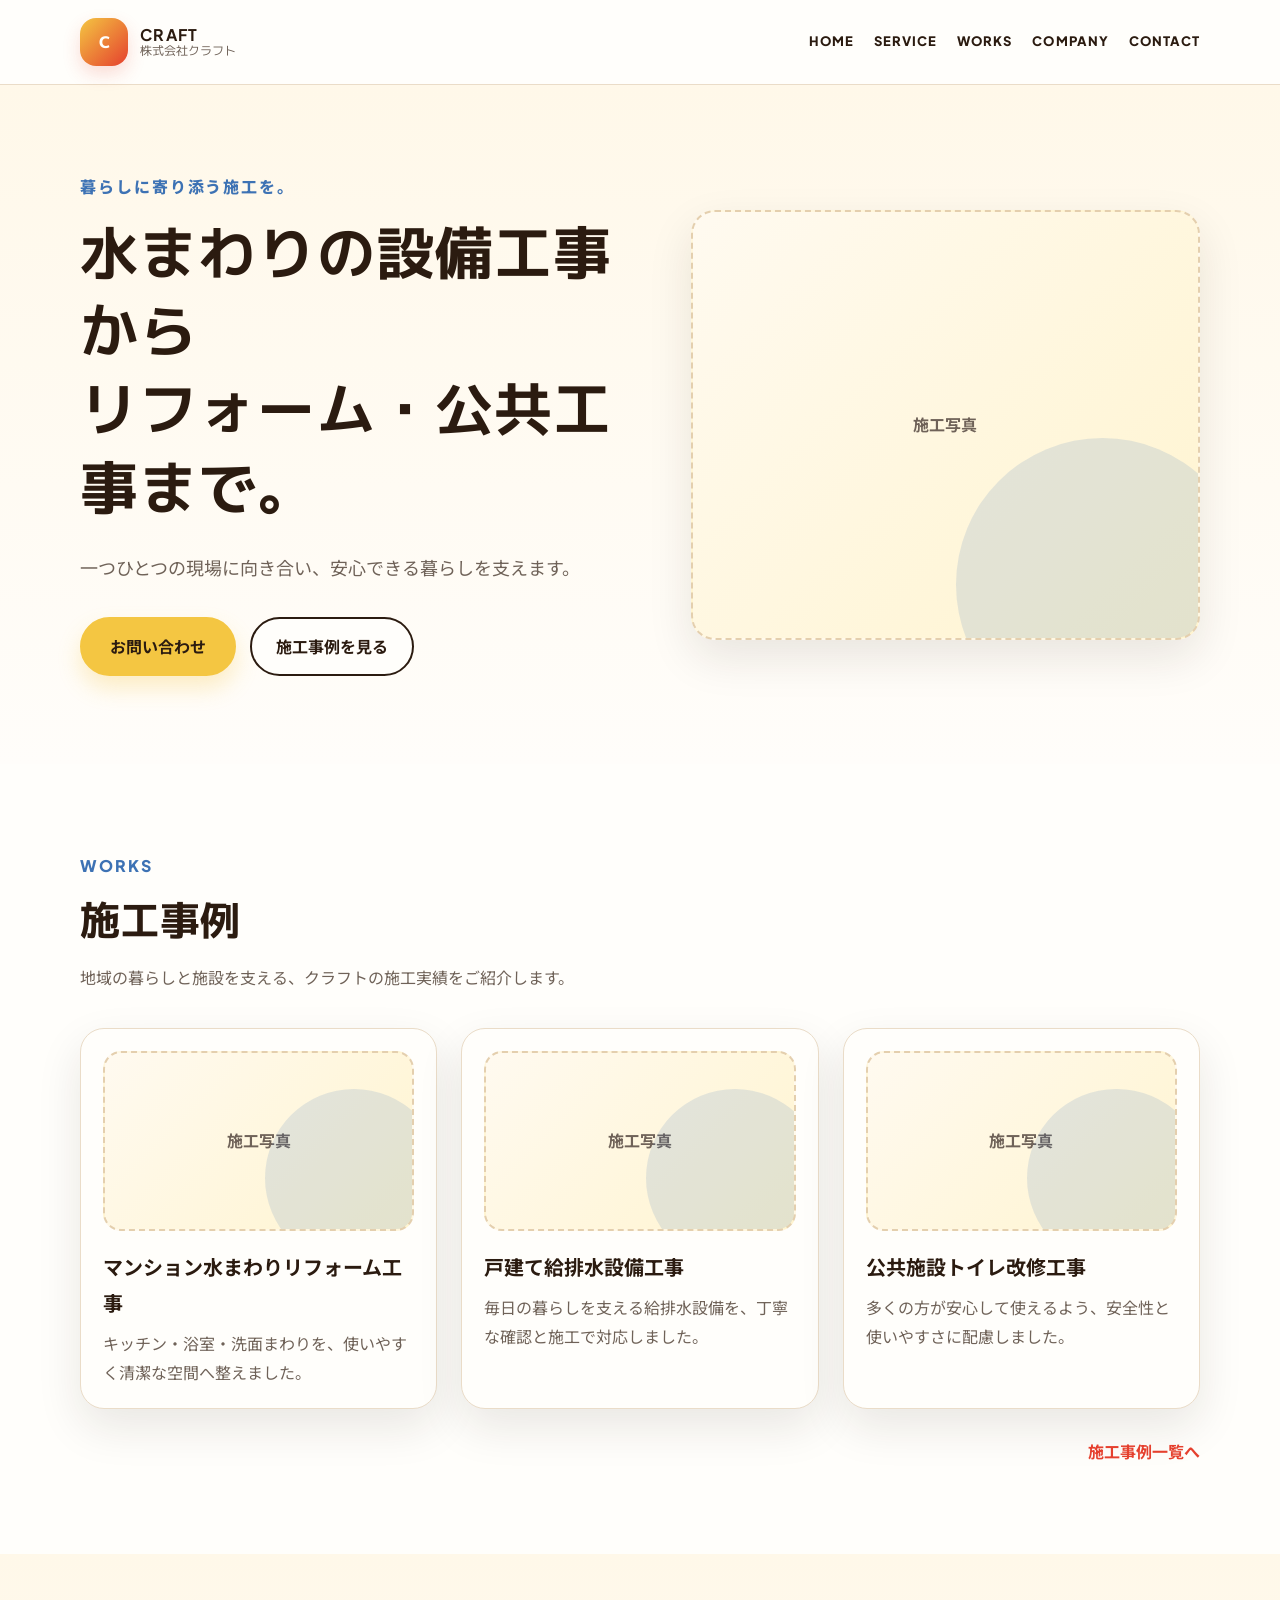
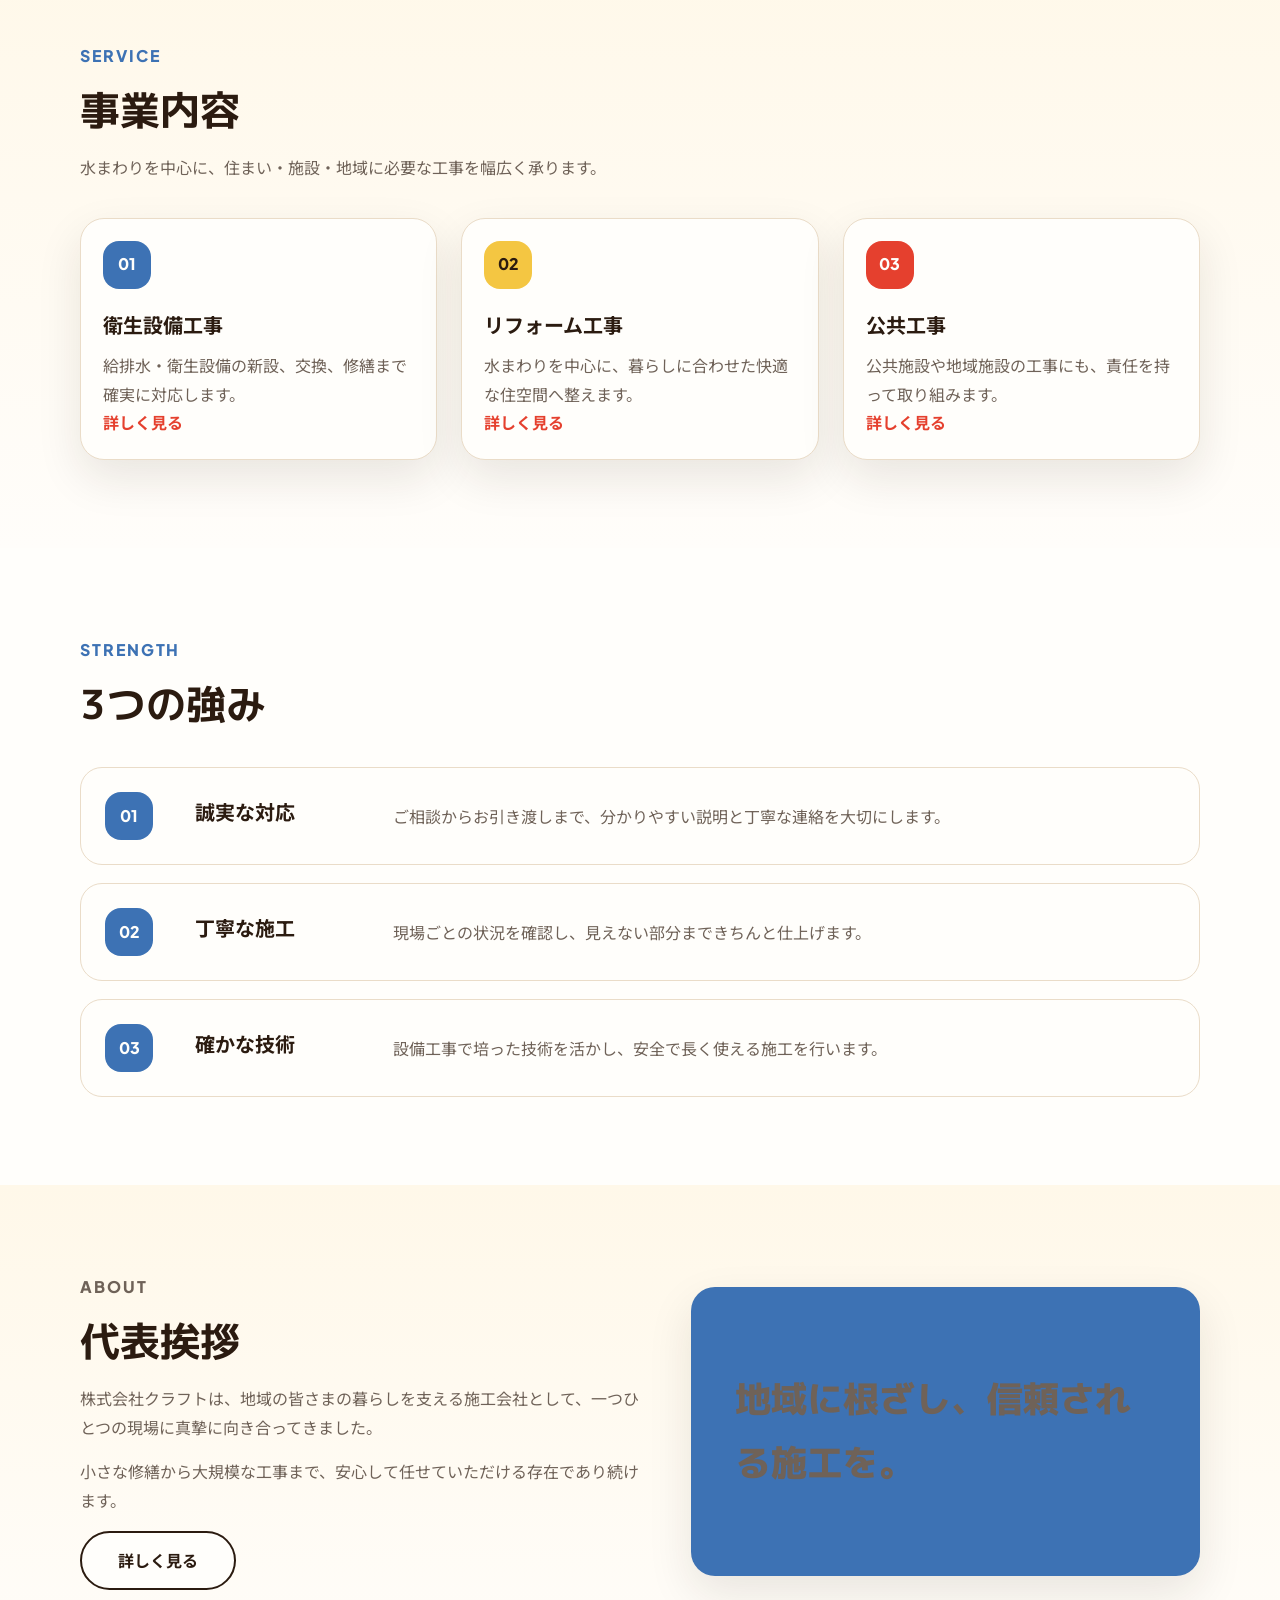
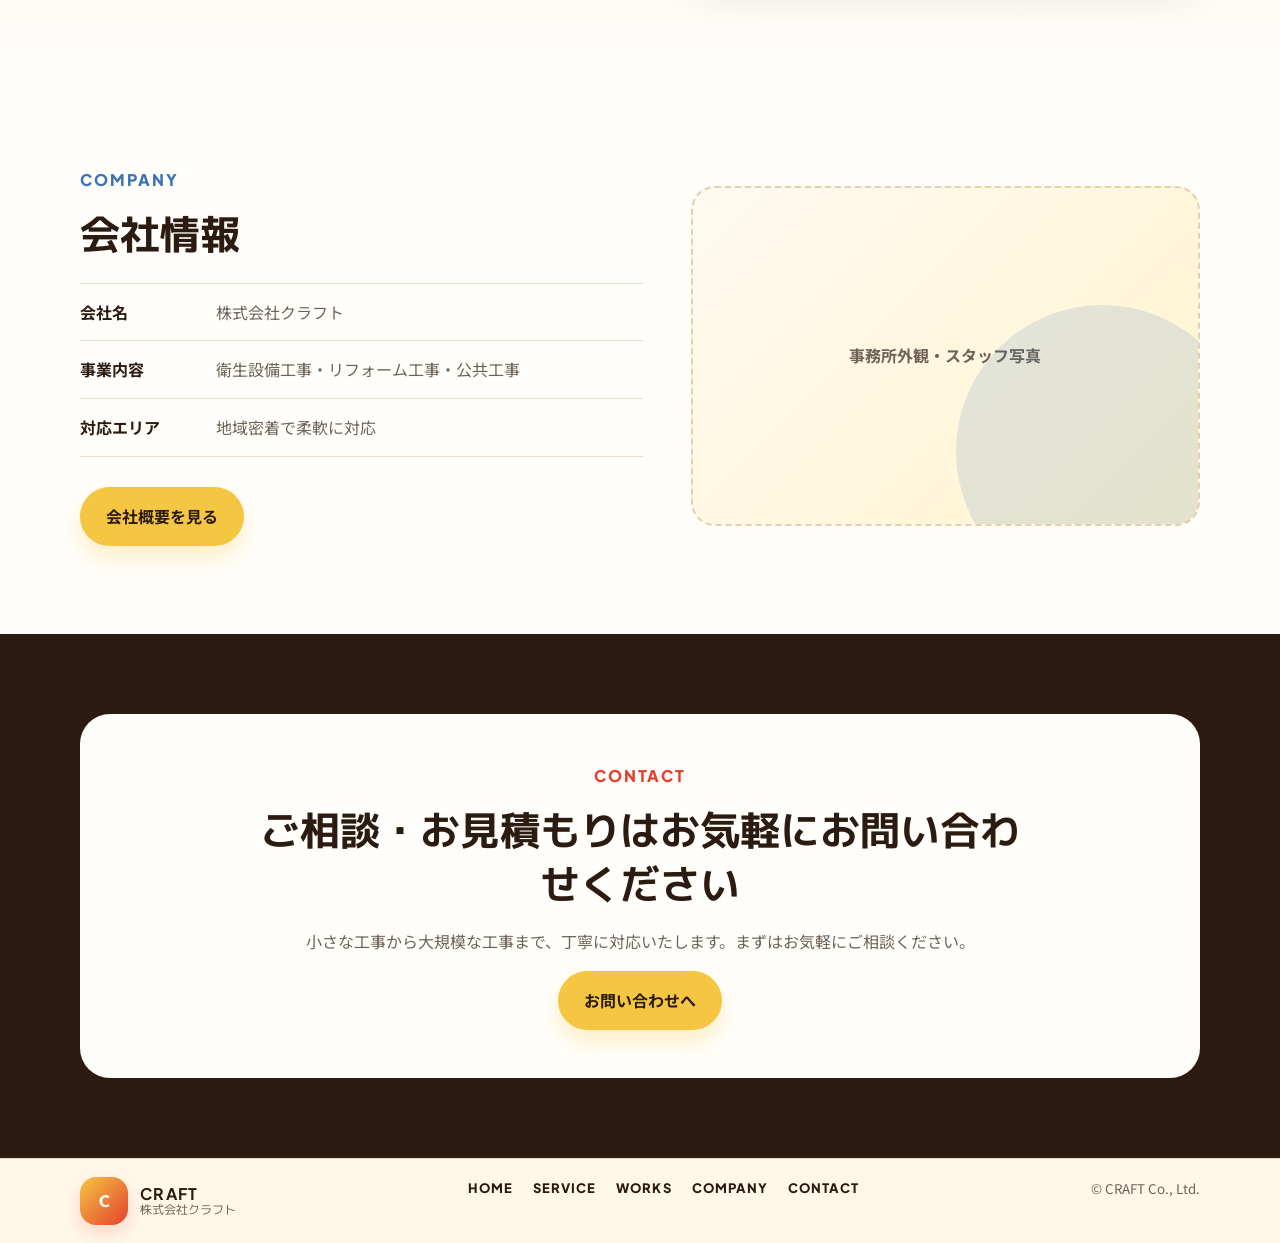
==== index.html @ 5f6f9f54 "Adjust home page structure and styling" ====
<!DOCTYPE html>
<html lang="ja">
<head>
  <meta charset="UTF-8">
  <meta name="viewport" content="width=device-width, initial-scale=1.0">
  <title>株式会社クラフト | 暮らしに寄り添う施工を。</title>
  <meta name="description" content="株式会社クラフトは、水まわりの設備工事からリフォーム・公共工事まで、一つひとつの現場に誠実に向き合う施工会社です。">
  <link rel="preconnect" href="https://fonts.googleapis.com">
  <link rel="preconnect" href="https://fonts.gstatic.com" crossorigin>
  <link href="https://fonts.googleapis.com/css2?family=M+PLUS+1p:wght@500;700;800&family=Noto+Sans+JP:wght@400;500;700&family=Plus+Jakarta+Sans:wght@700;800&display=swap" rel="stylesheet">
  <link rel="stylesheet" href="css/style.css">
</head>
<body>
  <header class="site-header">
    <div class="container header-inner">
      <a class="logo" href="index.html" aria-label="株式会社クラフト HOME">
        <span class="logo-mark">C</span>
        <span class="logo-text"><strong>CRAFT</strong><small>株式会社クラフト</small></span>
      </a>
      <nav class="global-nav" aria-label="グローバルナビゲーション">
        <a href="index.html">HOME</a>
        <a href="service.html">SERVICE</a>
        <a href="works.html">WORKS</a>
        <a href="company.html">COMPANY</a>
        <a href="contact.html">CONTACT</a>
      </nav>
    </div>
  </header>

  <main>
    <section class="hero section-soft">
      <div class="container hero-grid">
        <div class="hero-copy">
          <p class="eyebrow">暮らしに寄り添う施工を。</p>
          <h1>水まわりの設備工事から<br>リフォーム・公共工事まで。</h1>
          <p class="lead">一つひとつの現場に向き合い、安心できる暮らしを支えます。</p>
          <div class="button-row">
            <a class="button button-primary" href="contact.html">お問い合わせ</a>
            <a class="button button-outline" href="works.html">施工事例を見る</a>
          </div>
        </div>
        <div class="hero-visual placeholder-image" aria-label="施工写真の仮画像エリア">
          <span>施工写真</span>
        </div>
      </div>
    </section>

    <section class="section works" id="works">
      <div class="container">
        <div class="section-heading">
          <p class="section-label">WORKS</p>
          <h2>施工事例</h2>
          <p>地域の暮らしと施設を支える、クラフトの施工実績をご紹介します。</p>
        </div>
        <div class="card-grid works-grid">
          <article class="card work-card"><div class="card-image placeholder-image"><span>施工写真</span></div><h3>マンション水まわりリフォーム工事</h3><p>キッチン・浴室・洗面まわりを、使いやすく清潔な空間へ整えました。</p></article>
          <article class="card work-card"><div class="card-image placeholder-image"><span>施工写真</span></div><h3>戸建て給排水設備工事</h3><p>毎日の暮らしを支える給排水設備を、丁寧な確認と施工で対応しました。</p></article>
          <article class="card work-card"><div class="card-image placeholder-image"><span>施工写真</span></div><h3>公共施設トイレ改修工事</h3><p>多くの方が安心して使えるよう、安全性と使いやすさに配慮しました。</p></article>
        </div>
        <div class="section-action"><a class="text-link" href="works.html">施工事例一覧へ</a></div>
      </div>
    </section>

    <section class="section service section-soft" id="service">
      <div class="container">
        <div class="section-heading">
          <p class="section-label">SERVICE</p>
          <h2>事業内容</h2>
          <p>水まわりを中心に、住まい・施設・地域に必要な工事を幅広く承ります。</p>
        </div>
        <div class="card-grid service-grid">
          <article class="card service-card"><span class="service-icon blue">01</span><h3>衛生設備工事</h3><p>給排水・衛生設備の新設、交換、修繕まで確実に対応します。</p><a href="service.html">詳しく見る</a></article>
          <article class="card service-card"><span class="service-icon yellow">02</span><h3>リフォーム工事</h3><p>水まわりを中心に、暮らしに合わせた快適な住空間へ整えます。</p><a href="service.html">詳しく見る</a></article>
          <article class="card service-card"><span class="service-icon red">03</span><h3>公共工事</h3><p>公共施設や地域施設の工事にも、責任を持って取り組みます。</p><a href="service.html">詳しく見る</a></article>
        </div>
      </div>
    </section>

    <section class="section strength" id="strength">
      <div class="container">
        <div class="section-heading">
          <p class="section-label">STRENGTH</p>
          <h2>3つの強み</h2>
        </div>
        <div class="strength-list">
          <article><span>01</span><h3>誠実な対応</h3><p>ご相談からお引き渡しまで、分かりやすい説明と丁寧な連絡を大切にします。</p></article>
          <article><span>02</span><h3>丁寧な施工</h3><p>現場ごとの状況を確認し、見えない部分まできちんと仕上げます。</p></article>
          <article><span>03</span><h3>確かな技術</h3><p>設備工事で培った技術を活かし、安全で長く使える施工を行います。</p></article>
        </div>
      </div>
    </section>

    <section class="section about section-soft" id="about">
      <div class="container split-grid">
        <div>
          <p class="section-label">ABOUT</p>
          <h2>代表挨拶</h2>
          <p>株式会社クラフトは、地域の皆さまの暮らしを支える施工会社として、一つひとつの現場に真摯に向き合ってきました。</p>
          <p>小さな修繕から大規模な工事まで、安心して任せていただける存在であり続けます。</p>
          <a class="button button-outline" href="company.html">詳しく見る</a>
        </div>
        <div class="message-card"><p>地域に根ざし、信頼される施工を。</p></div>
      </div>
    </section>

    <section class="section company" id="company">
      <div class="container split-grid company-grid">
        <div>
          <p class="section-label">COMPANY</p>
          <h2>会社情報</h2>
          <dl class="company-list">
            <div><dt>会社名</dt><dd>株式会社クラフト</dd></div>
            <div><dt>事業内容</dt><dd>衛生設備工事・リフォーム工事・公共工事</dd></div>
            <div><dt>対応エリア</dt><dd>地域密着で柔軟に対応</dd></div>
          </dl>
          <a class="button button-primary" href="company.html">会社概要を見る</a>
        </div>
        <div class="office-visual placeholder-image" aria-label="事務所外観・スタッフ写真の仮画像エリア">
          <span>事務所外観・スタッフ写真</span>
        </div>
      </div>
    </section>

    <section class="contact-cta" id="contact">
      <div class="container contact-box">
        <p class="section-label">CONTACT</p>
        <h2>ご相談・お見積もりはお気軽にお問い合わせください</h2>
        <p>小さな工事から大規模な工事まで、丁寧に対応いたします。まずはお気軽にご相談ください。</p>
        <a class="button button-primary" href="contact.html">お問い合わせへ</a>
      </div>
    </section>
  </main>

  <footer class="site-footer">
    <div class="container footer-inner">
      <a class="logo footer-logo" href="index.html"><span class="logo-mark">C</span><span class="logo-text"><strong>CRAFT</strong><small>株式会社クラフト</small></span></a>
      <nav class="footer-nav" aria-label="フッターナビゲーション">
        <a href="index.html">HOME</a><a href="service.html">SERVICE</a><a href="works.html">WORKS</a><a href="company.html">COMPANY</a><a href="contact.html">CONTACT</a>
      </nav>
      <small>&copy; CRAFT Co., Ltd.</small>
    </div>
  </footer>
</body>
</html>
---- css/style.css ----
:root {
  --yellow: #f4c642;
  --yellow-soft: #fff4cf;
  --red: #e5402e;
  --blue: #3d72b4;
  --ink: #2b1b10;
  --muted: #6f6258;
  --cream: #fff8e9;
  --white: #fffefb;
  --line: #eadcc8;
  --shadow: 0 18px 45px rgba(43, 27, 16, 0.10);
  --radius: 24px;
}
* { box-sizing: border-box; }
html { scroll-behavior: smooth; }
body { margin: 0; color: var(--ink); background: var(--white); font-family: "Noto Sans JP", sans-serif; line-height: 1.8; }
a { color: inherit; text-decoration: none; }
img { max-width: 100%; height: auto; }
.container { width: min(1120px, calc(100% - 40px)); margin: 0 auto; }
.site-header { position: sticky; top: 0; z-index: 10; background: rgba(255, 254, 251, 0.92); backdrop-filter: blur(12px); border-bottom: 1px solid var(--line); }
.header-inner, .footer-inner { display: flex; align-items: center; justify-content: space-between; gap: 24px; padding: 18px 0; }
.logo { display: inline-flex; align-items: center; gap: 12px; font-family: "M PLUS 1p", sans-serif; }
.logo-mark { display: grid; place-items: center; width: 48px; height: 48px; border-radius: 16px; color: var(--white); background: linear-gradient(135deg, var(--yellow), var(--red)); font-weight: 800; box-shadow: 0 8px 18px rgba(229, 64, 46, 0.18); }
.logo-text { display: grid; line-height: 1.2; }
.logo-text strong { font-family: "Plus Jakarta Sans", sans-serif; letter-spacing: .08em; }
.logo-text small { color: var(--muted); font-size: 12px; }
.global-nav, .footer-nav { display: flex; flex-wrap: wrap; gap: 20px; font-family: "Plus Jakarta Sans", sans-serif; font-size: 13px; font-weight: 800; letter-spacing: .08em; }
.global-nav a { padding: 8px 0; }
.global-nav a:hover, .footer-nav a:hover, .text-link:hover { color: var(--red); }
.section, .hero { padding: 88px 0; }
.section-soft { background: linear-gradient(180deg, var(--cream), #fffdfa); }
.hero-grid, .split-grid { display: grid; grid-template-columns: 1.05fr .95fr; gap: 48px; align-items: center; }
.eyebrow, .section-label { margin: 0 0 12px; color: var(--blue); font-family: "Plus Jakarta Sans", "Noto Sans JP", sans-serif; font-weight: 800; letter-spacing: .12em; }
.hero h1 { margin: 0; font-family: "M PLUS 1p", sans-serif; font-size: clamp(34px, 5vw, 58px); line-height: 1.35; letter-spacing: .02em; }
.lead { margin: 24px 0 0; color: var(--muted); font-size: 18px; }
.button-row { display: flex; flex-wrap: wrap; gap: 14px; margin-top: 34px; }
.button { display: inline-flex; justify-content: center; align-items: center; min-width: 156px; padding: 13px 24px; border-radius: 999px; font-weight: 700; transition: transform .2s ease, box-shadow .2s ease; }
.button:hover { transform: translateY(-2px); }
.button-primary { background: var(--yellow); border: 2px solid var(--yellow); box-shadow: 0 12px 22px rgba(244, 198, 66, .28); }
.button-outline { background: var(--white); border: 2px solid var(--ink); }
.placeholder-image { position: relative; display: grid; place-items: center; min-height: 250px; overflow: hidden; border: 2px dashed #e4cfae; border-radius: var(--radius); background: linear-gradient(135deg, #fffaf0, var(--yellow-soft)); color: var(--muted); font-weight: 700; }
.placeholder-image::before { content: ""; position: absolute; inset: auto -10% -22% auto; width: 58%; aspect-ratio: 1; border-radius: 50%; background: rgba(61, 114, 180, .14); }
.hero-visual { min-height: 430px; box-shadow: var(--shadow); }
.section-heading { max-width: 680px; margin-bottom: 36px; }
h2 { margin: 0 0 12px; font-family: "M PLUS 1p", sans-serif; font-size: clamp(28px, 4vw, 40px); line-height: 1.35; }
.section-heading p:last-child, .card p, .strength-list p, .about p, .contact-box p { color: var(--muted); }
.card-grid { display: grid; grid-template-columns: repeat(3, 1fr); gap: 24px; }
.card { padding: 22px; background: var(--white); border: 1px solid var(--line); border-radius: var(--radius); box-shadow: var(--shadow); }
.card-image { min-height: 180px; margin-bottom: 18px; border-radius: 18px; }
.card h3, .strength-list h3 { margin: 0 0 8px; font-size: 20px; }
.card p { margin: 0; }
.section-action { margin-top: 28px; text-align: right; }
.text-link, .service-card a { color: var(--red); font-weight: 700; }
.service-icon, .strength-list span { display: inline-grid; place-items: center; width: 48px; height: 48px; margin-bottom: 18px; border-radius: 16px; color: var(--white); font-family: "Plus Jakarta Sans", sans-serif; font-weight: 800; }
.service-icon.blue { background: var(--blue); } .service-icon.yellow { background: var(--yellow); color: var(--ink); } .service-icon.red { background: var(--red); }
.strength-list { display: grid; gap: 18px; }
.strength-list article { display: grid; grid-template-columns: 72px 180px 1fr; gap: 18px; align-items: center; padding: 24px; background: var(--white); border: 1px solid var(--line); border-radius: 22px; }
.strength-list span { margin: 0; background: var(--blue); }
.strength-list p { margin: 0; }
.message-card { padding: 44px; border-radius: var(--radius); background: var(--blue); color: var(--white); font-family: "M PLUS 1p", sans-serif; font-size: clamp(24px, 4vw, 36px); font-weight: 800; box-shadow: var(--shadow); }
.company-list { margin: 22px 0 30px; border-top: 1px solid var(--line); }
.company-list div { display: grid; grid-template-columns: 120px 1fr; gap: 16px; padding: 14px 0; border-bottom: 1px solid var(--line); }
.company-list dt { font-weight: 700; } .company-list dd { margin: 0; color: var(--muted); }
.office-visual { min-height: 340px; }
.contact-cta { padding: 80px 0; background: var(--ink); }
.contact-box { padding: 48px; border-radius: 30px; background: var(--white); text-align: center; }
.contact-box .section-label { color: var(--red); }
.contact-box h2 { max-width: 760px; margin-inline: auto; }
.site-footer { background: var(--cream); border-top: 1px solid var(--line); }
.footer-inner { align-items: flex-start; }
.footer-inner small { color: var(--muted); }
@media (max-width: 860px) {
  .header-inner, .footer-inner { align-items: flex-start; flex-direction: column; }
  .hero-grid, .split-grid, .card-grid { grid-template-columns: 1fr; }
  .section, .hero { padding: 64px 0; }
  .hero-visual { min-height: 320px; }
  .strength-list article { grid-template-columns: 1fr; gap: 8px; }
  .company-list div { grid-template-columns: 1fr; gap: 2px; }
}
@media (max-width: 520px) {
  .container { width: min(100% - 28px, 1120px); }
  .global-nav, .footer-nav { gap: 12px 16px; }
  .button { width: 100%; }
  .contact-box { padding: 32px 20px; }
}
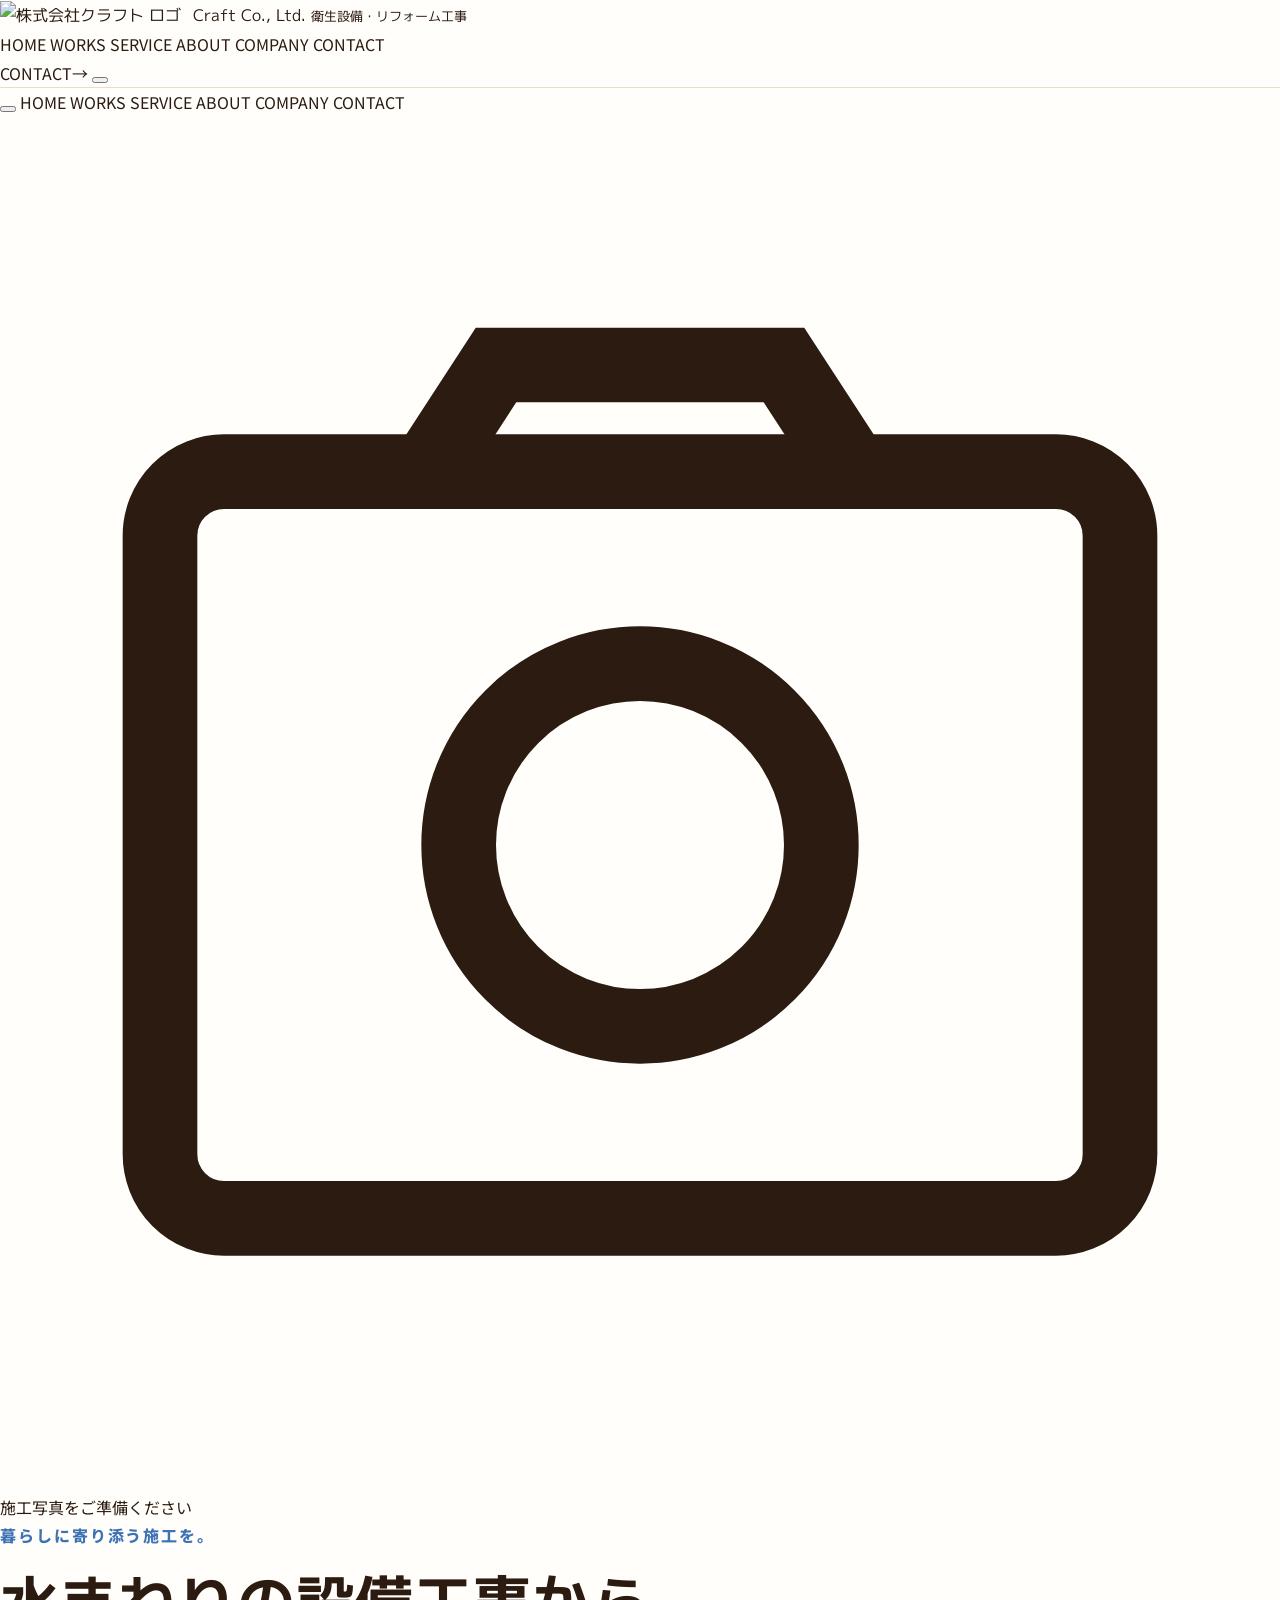
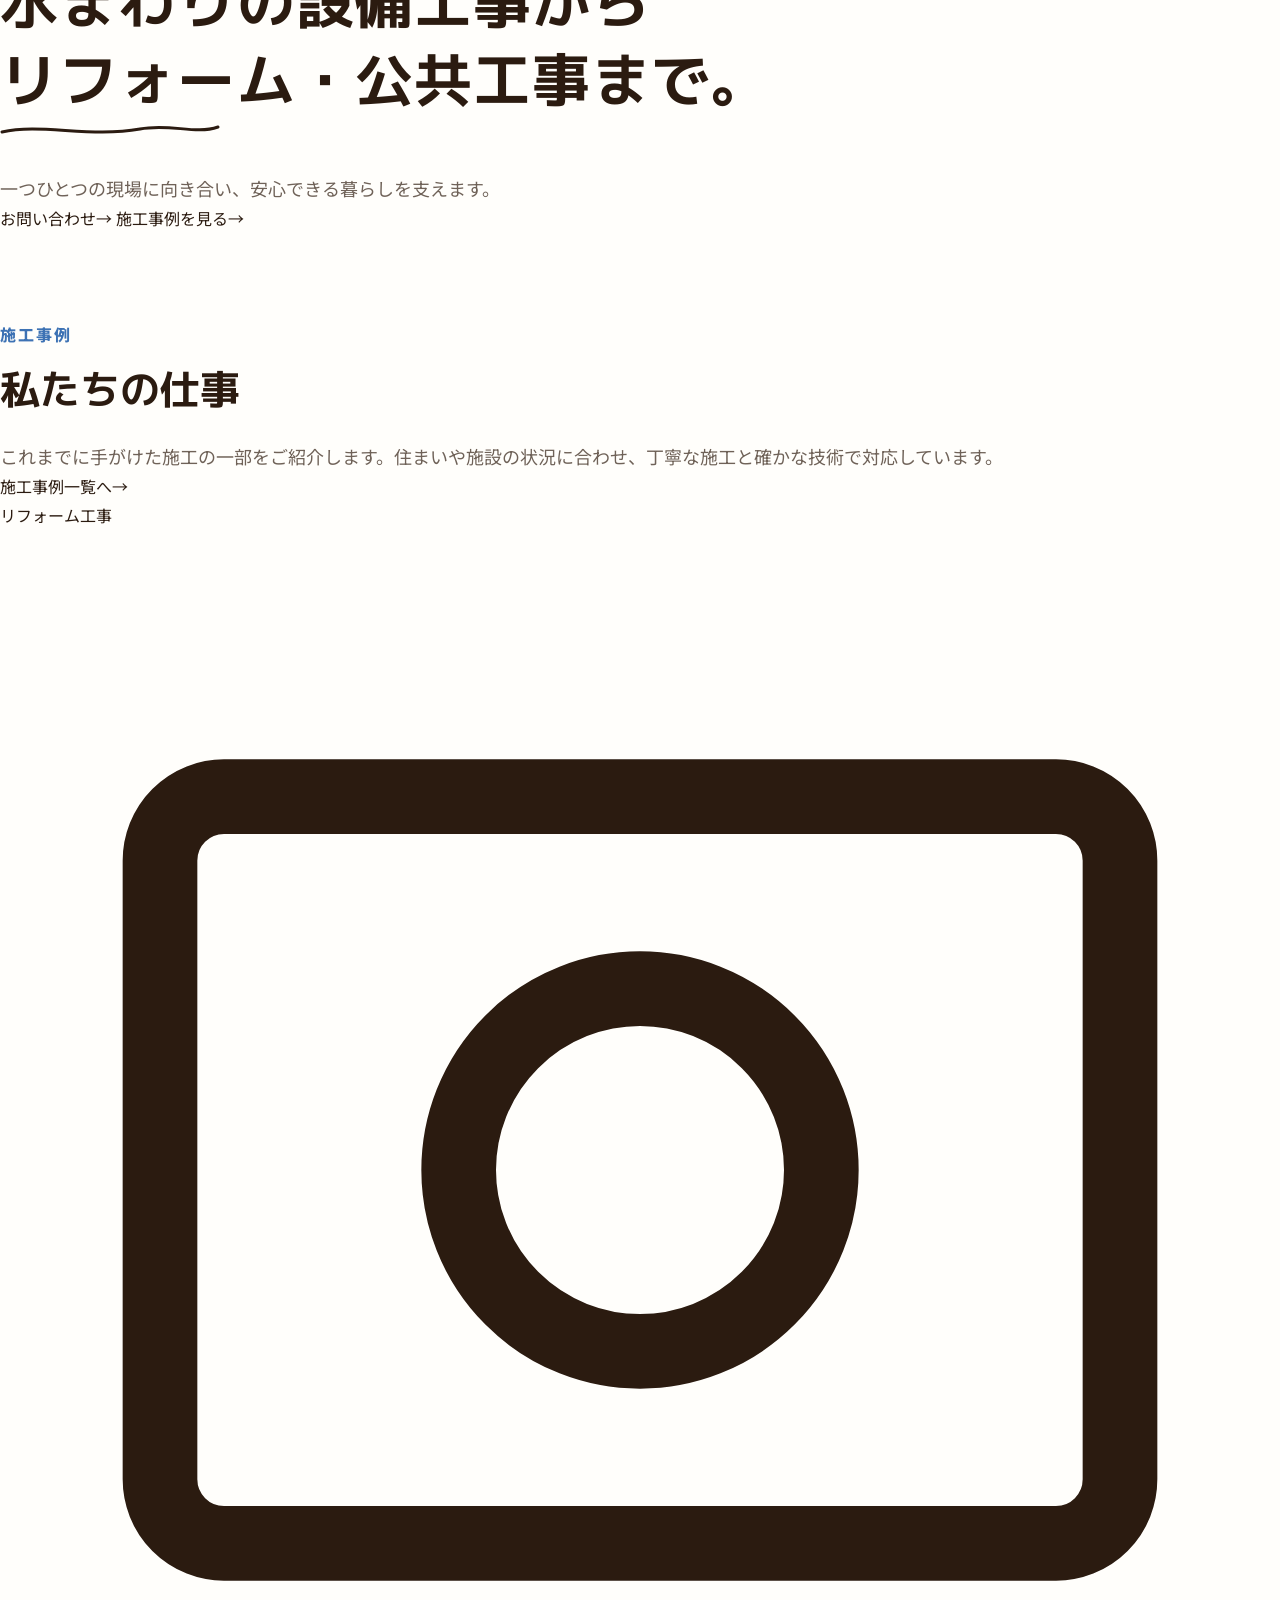
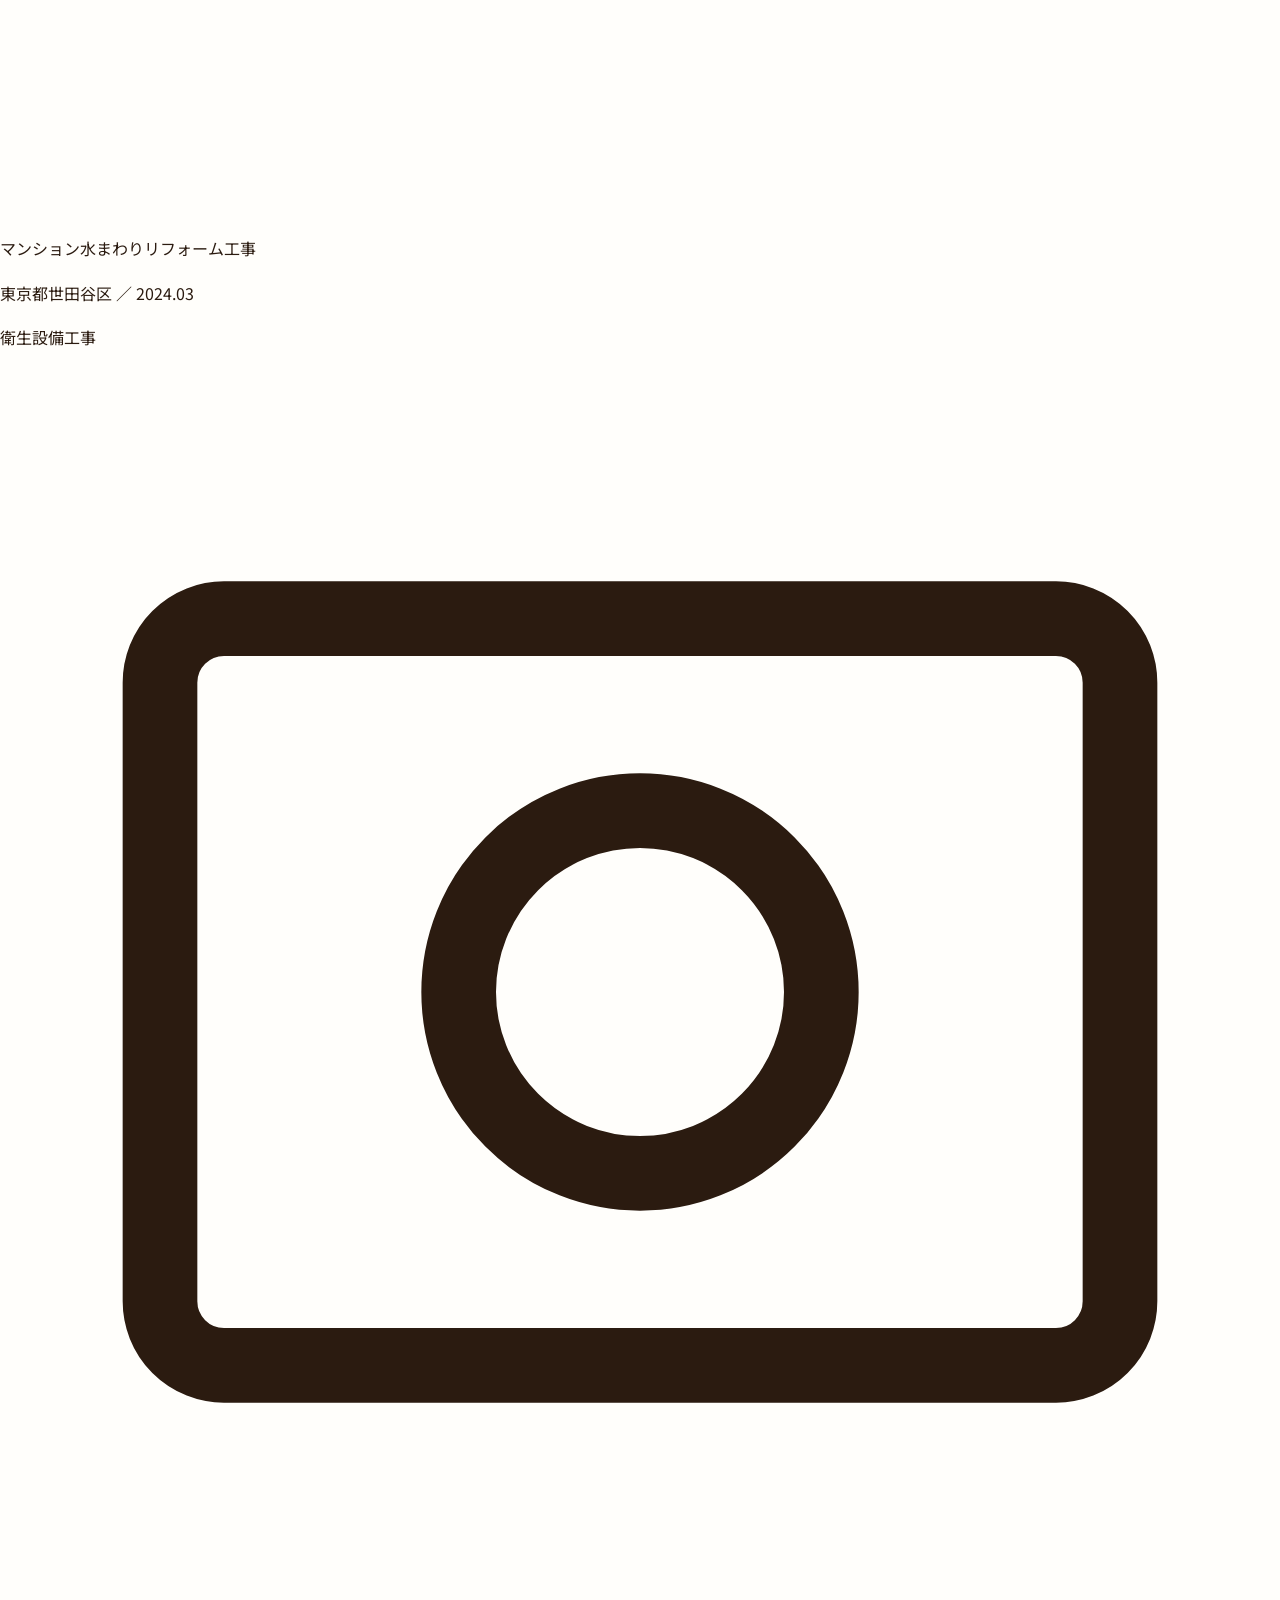
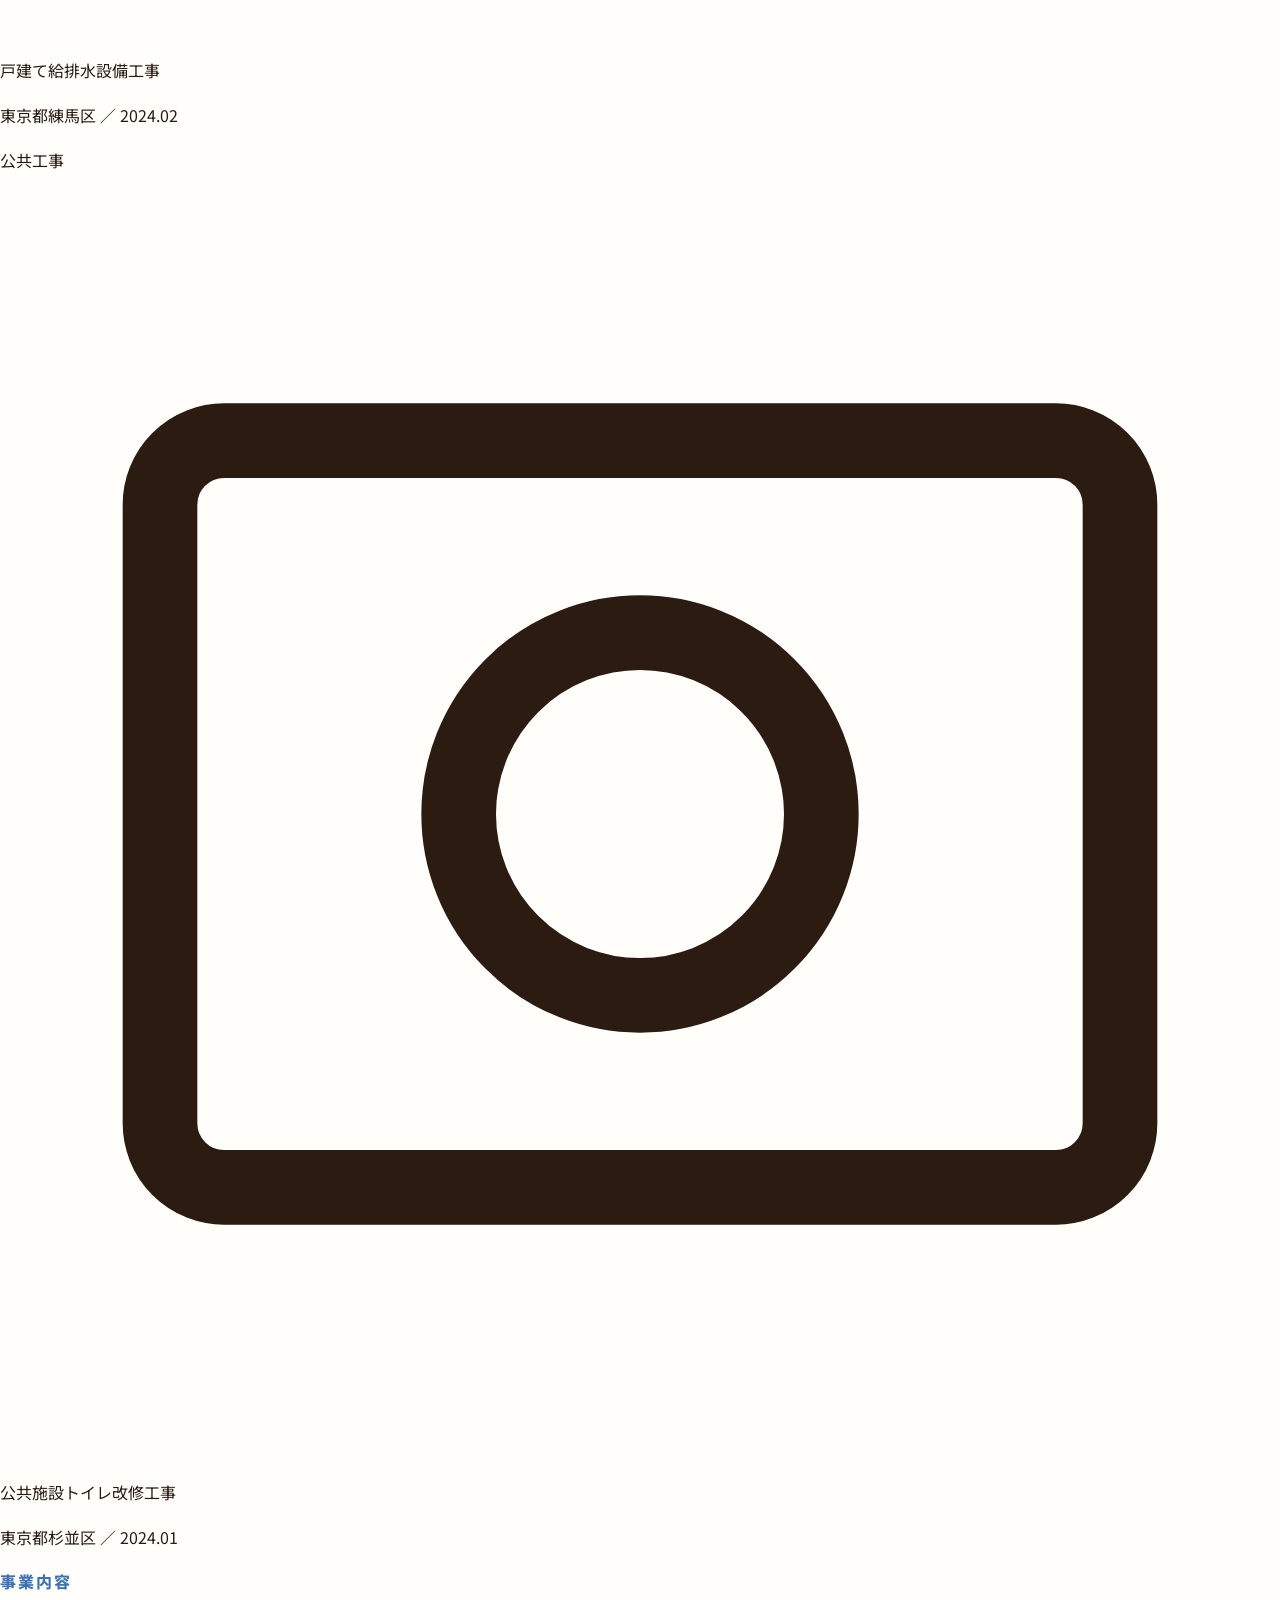
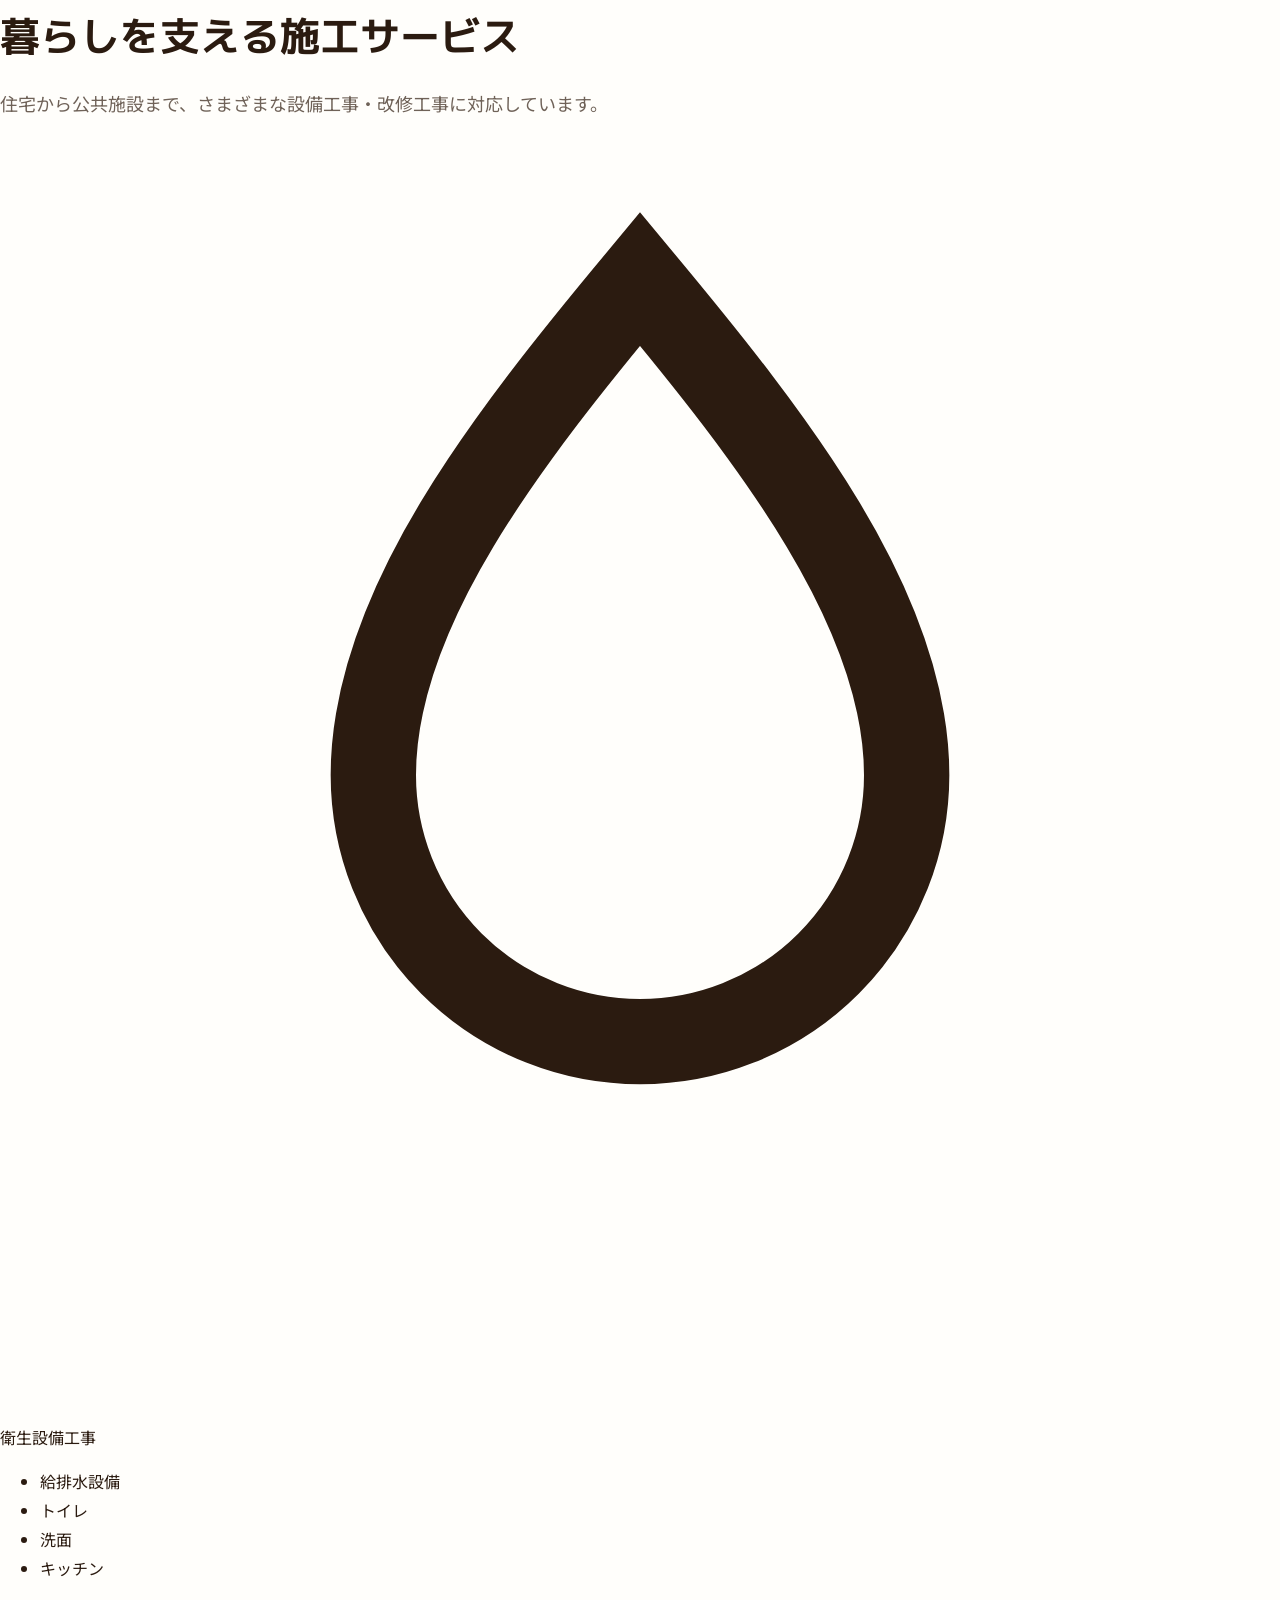
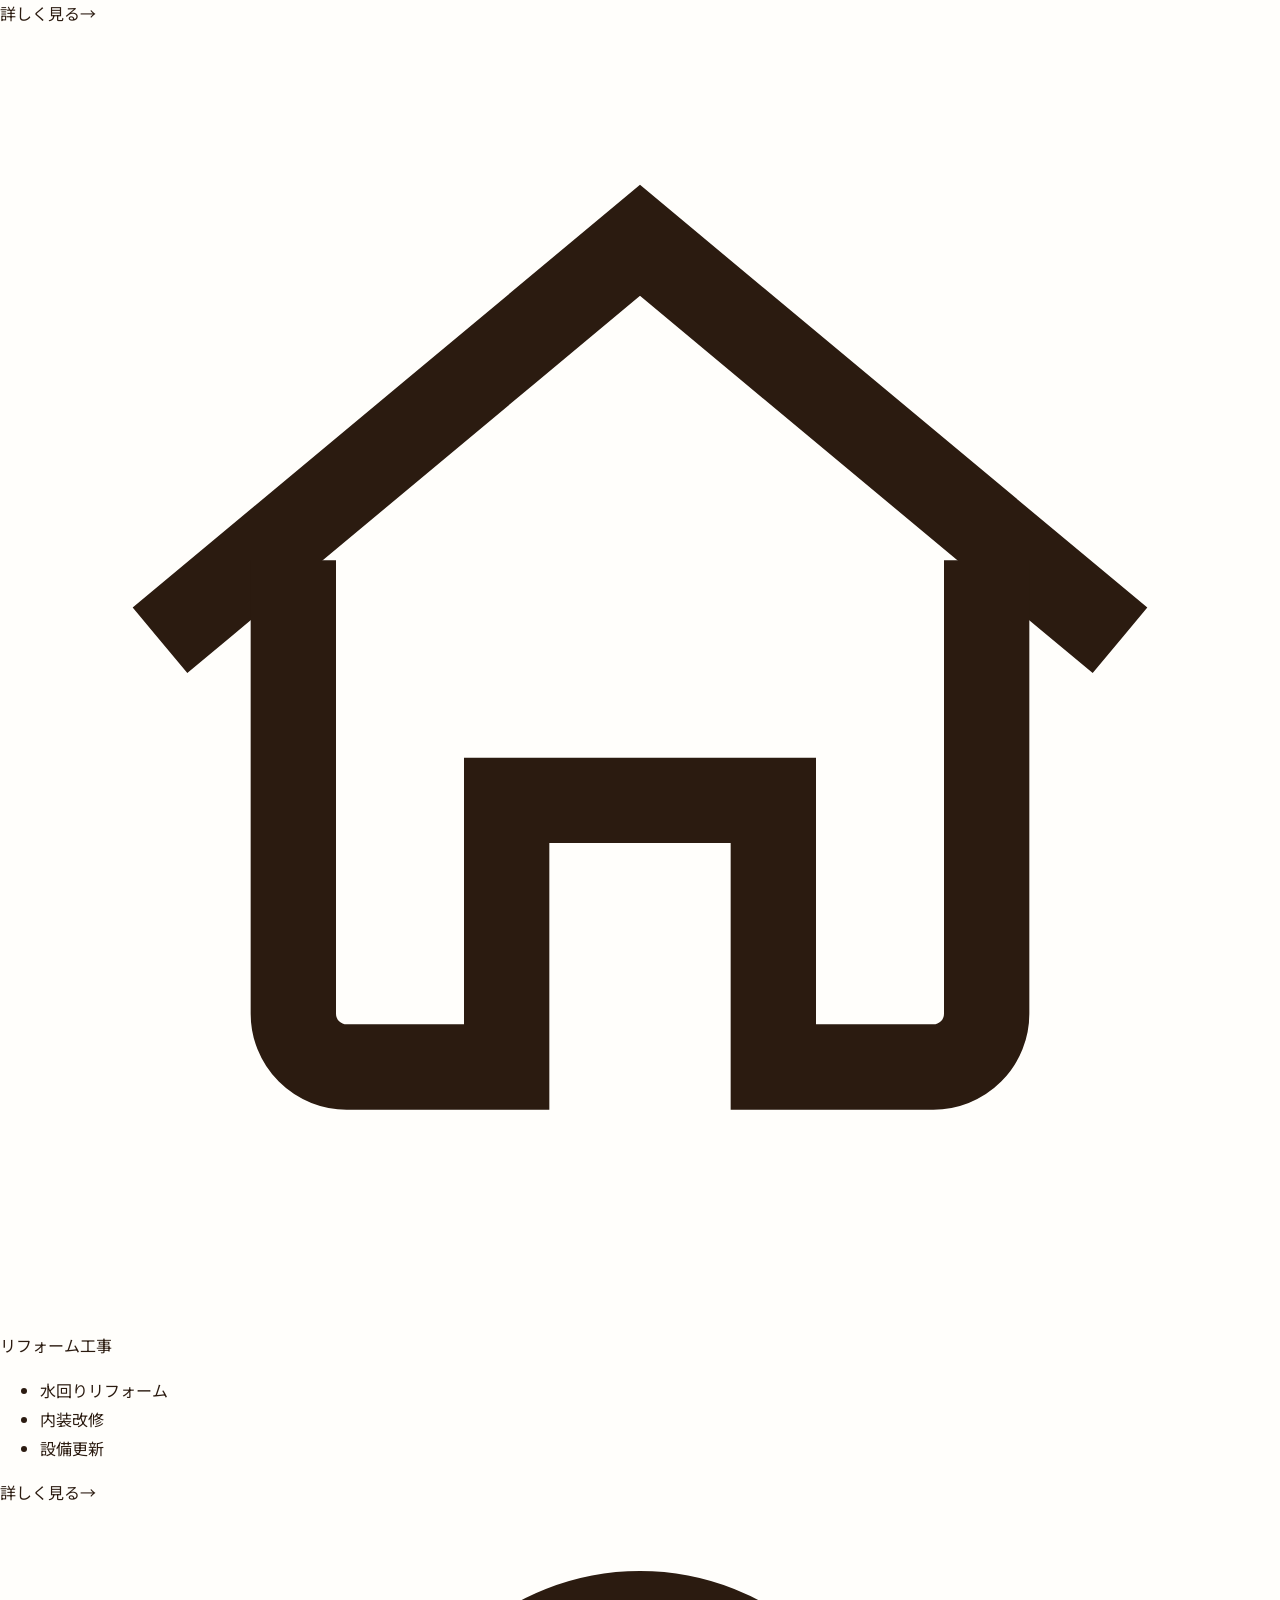
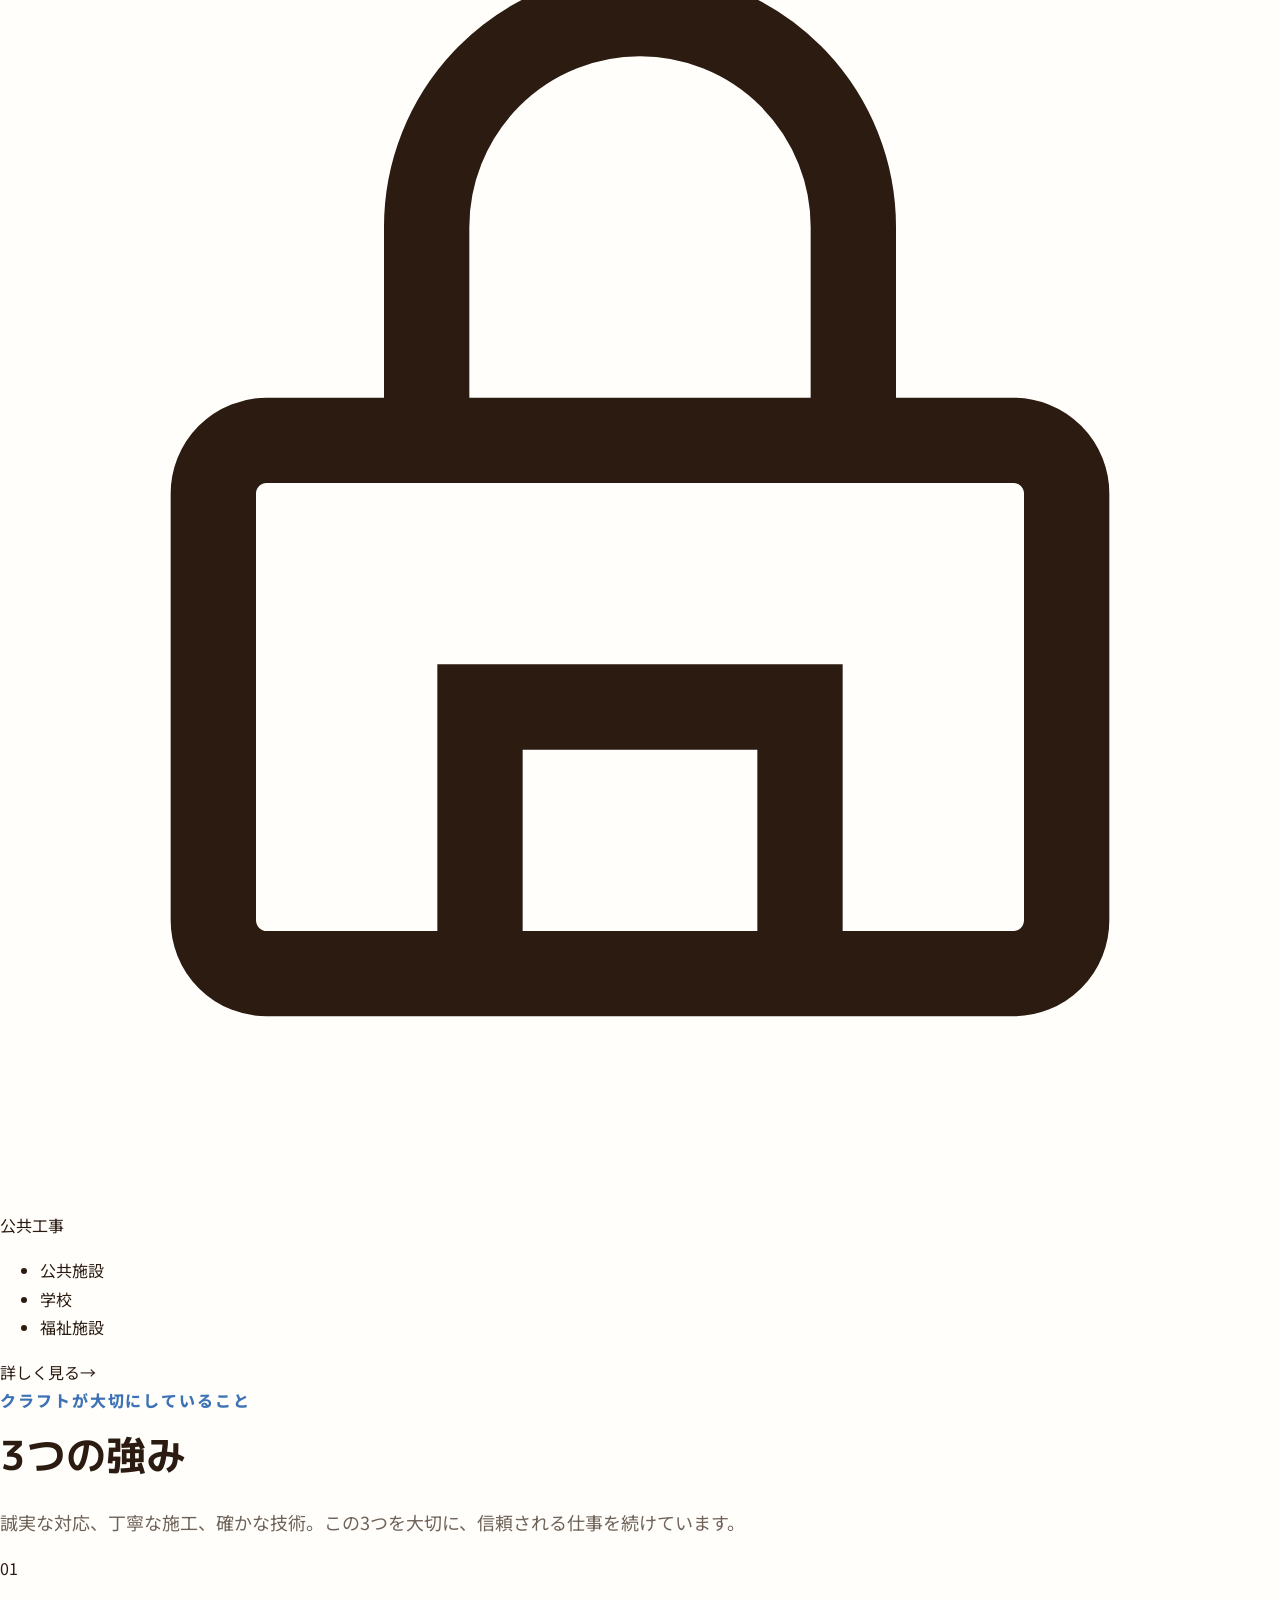
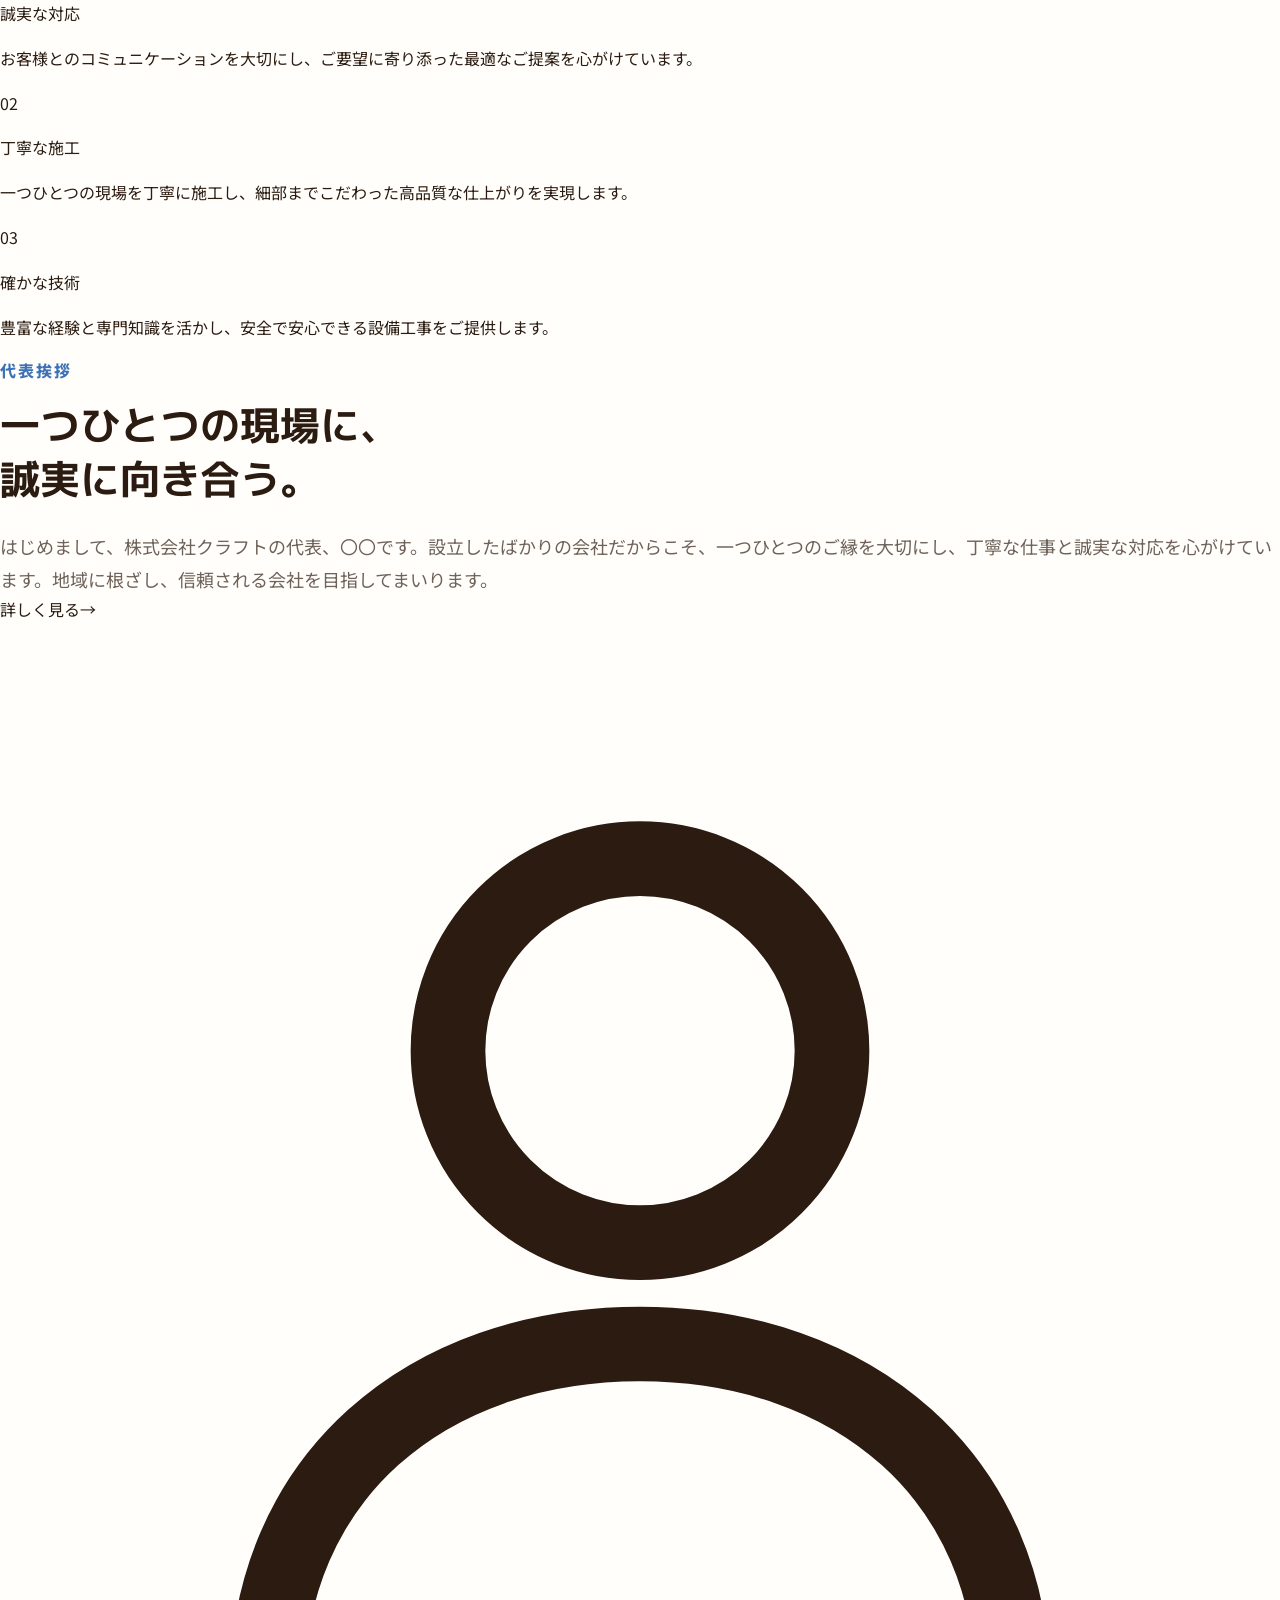
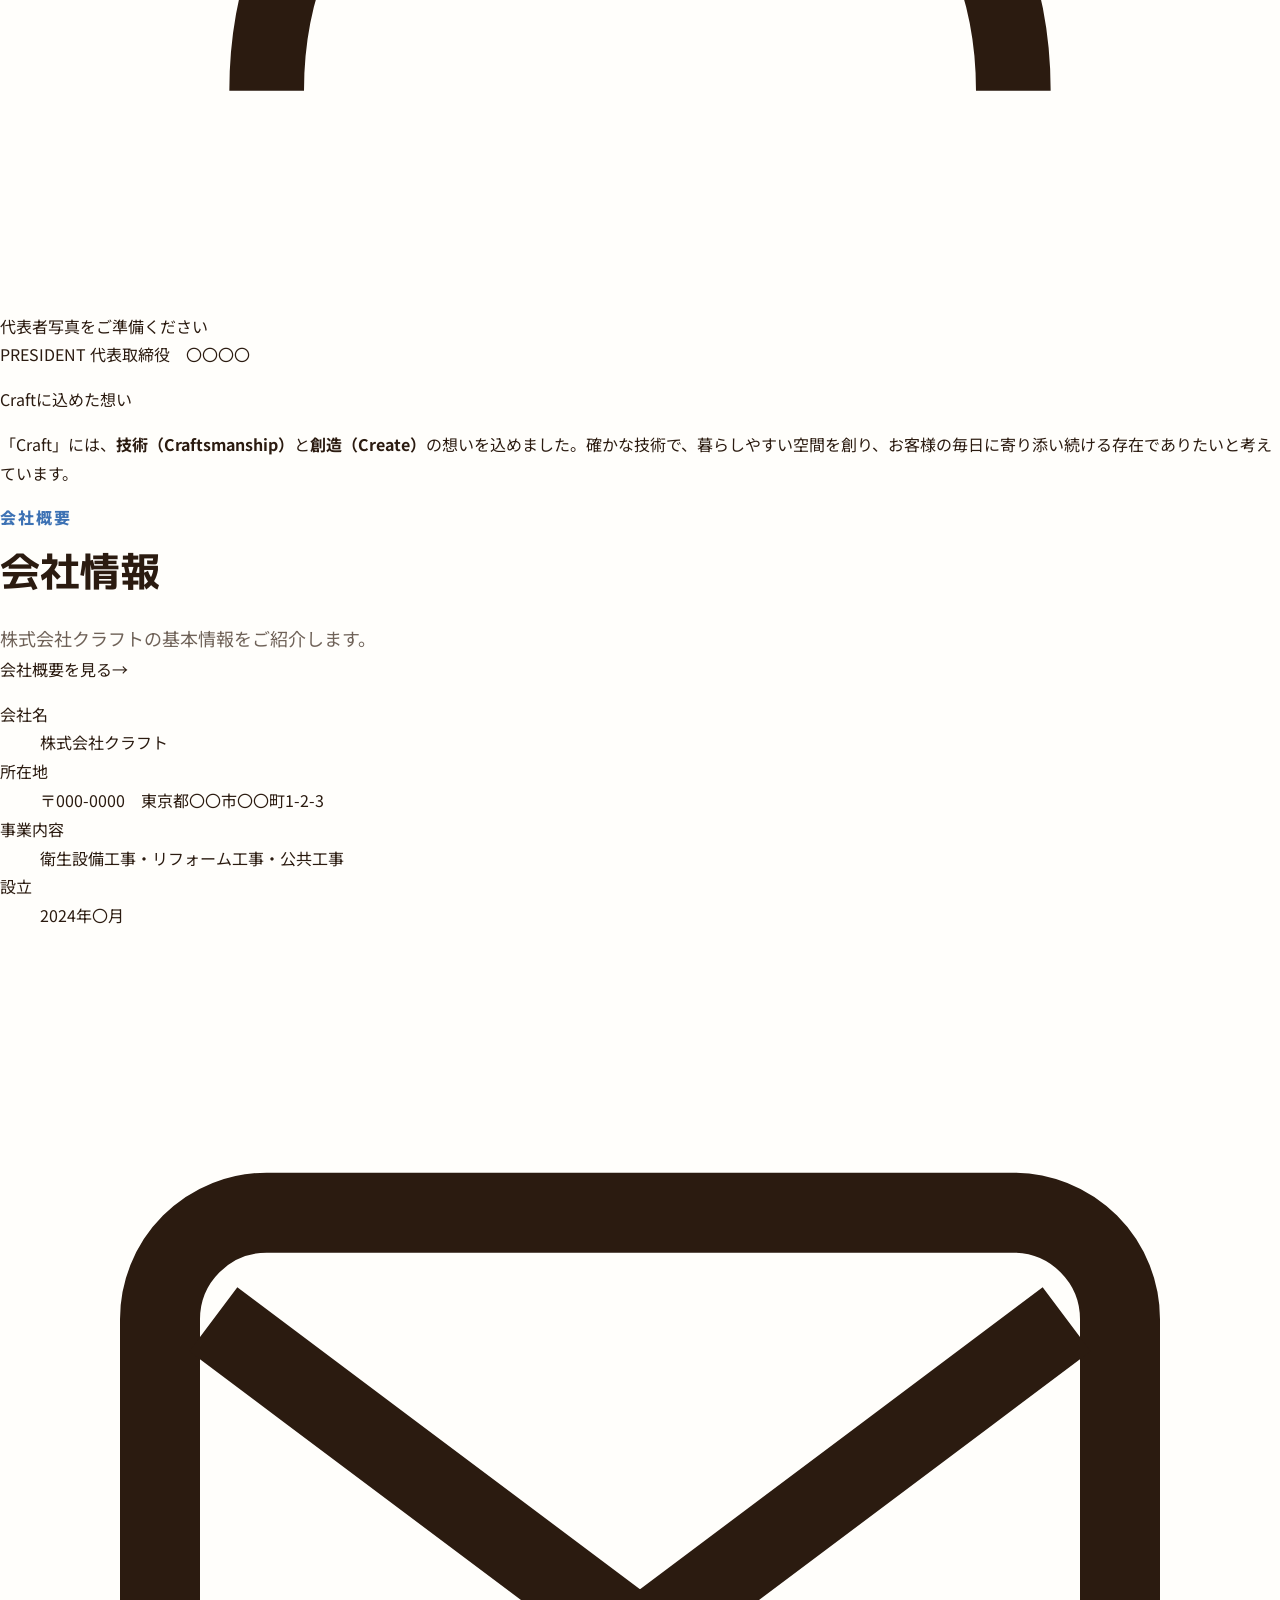
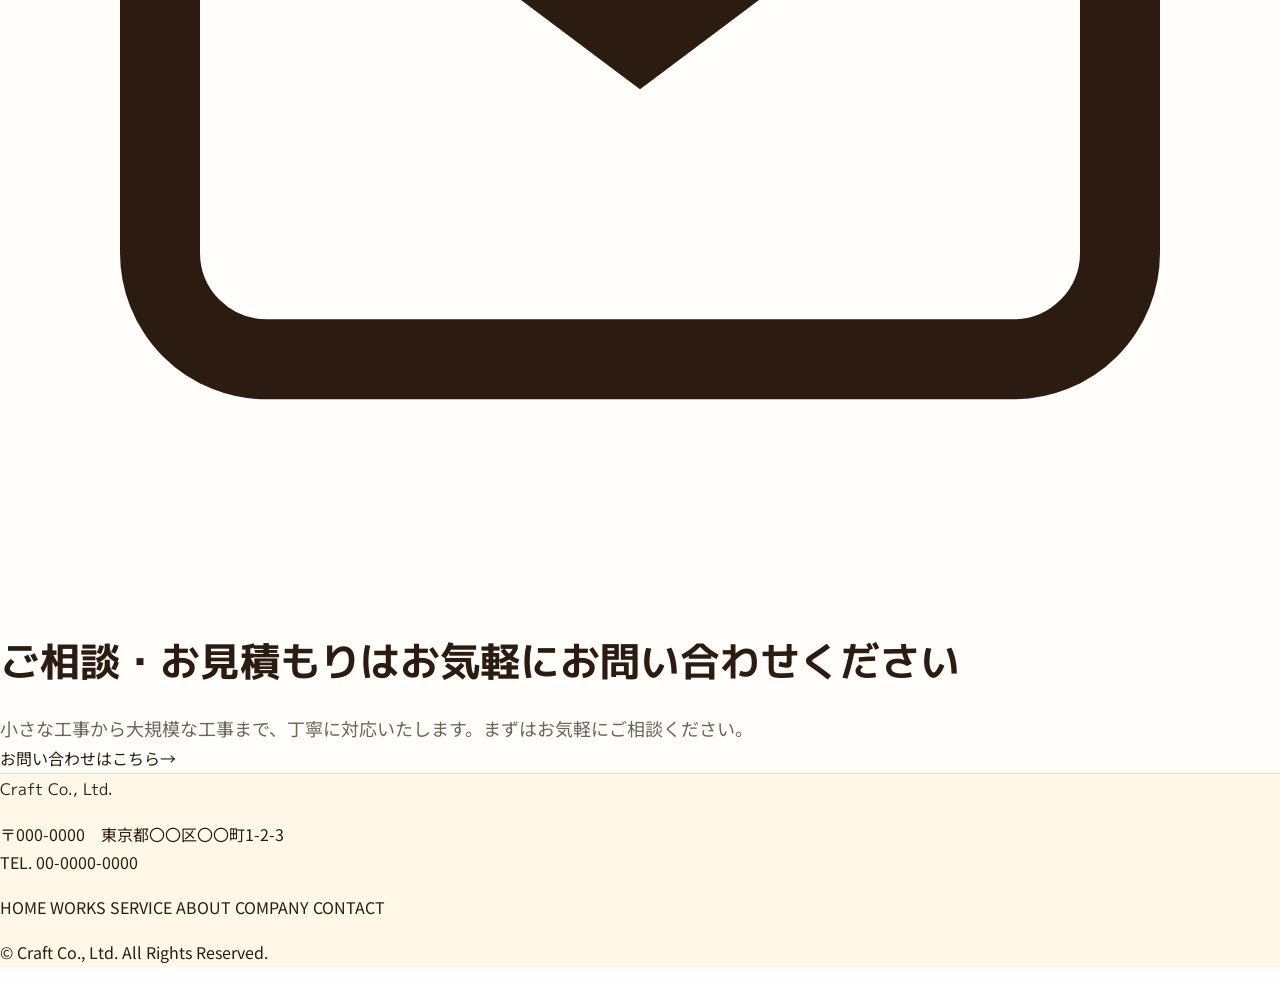
==== commit ea3256e2: "Add files via upload" ====
--- a/index.html
+++ b/index.html
@@ -1,144 +1,539 @@
-<!DOCTYPE html>
+<!doctype html>
 <html lang="ja">
-<head>
-  <meta charset="UTF-8">
-  <meta name="viewport" content="width=device-width, initial-scale=1.0">
-  <title>株式会社クラフト | 暮らしに寄り添う施工を。</title>
-  <meta name="description" content="株式会社クラフトは、水まわりの設備工事からリフォーム・公共工事まで、一つひとつの現場に誠実に向き合う施工会社です。">
-  <link rel="preconnect" href="https://fonts.googleapis.com">
-  <link rel="preconnect" href="https://fonts.gstatic.com" crossorigin>
-  <link href="https://fonts.googleapis.com/css2?family=M+PLUS+1p:wght@500;700;800&family=Noto+Sans+JP:wght@400;500;700&family=Plus+Jakarta+Sans:wght@700;800&display=swap" rel="stylesheet">
-  <link rel="stylesheet" href="css/style.css">
-</head>
-<body>
-  <header class="site-header">
-    <div class="container header-inner">
-      <a class="logo" href="index.html" aria-label="株式会社クラフト HOME">
-        <span class="logo-mark">C</span>
-        <span class="logo-text"><strong>CRAFT</strong><small>株式会社クラフト</small></span>
-      </a>
-      <nav class="global-nav" aria-label="グローバルナビゲーション">
-        <a href="index.html">HOME</a>
-        <a href="service.html">SERVICE</a>
-        <a href="works.html">WORKS</a>
-        <a href="company.html">COMPANY</a>
-        <a href="contact.html">CONTACT</a>
-      </nav>
-    </div>
-  </header>
-
-  <main>
-    <section class="hero section-soft">
-      <div class="container hero-grid">
-        <div class="hero-copy">
-          <p class="eyebrow">暮らしに寄り添う施工を。</p>
-          <h1>水まわりの設備工事から<br>リフォーム・公共工事まで。</h1>
-          <p class="lead">一つひとつの現場に向き合い、安心できる暮らしを支えます。</p>
-          <div class="button-row">
-            <a class="button button-primary" href="contact.html">お問い合わせ</a>
-            <a class="button button-outline" href="works.html">施工事例を見る</a>
-          </div>
-        </div>
-        <div class="hero-visual placeholder-image" aria-label="施工写真の仮画像エリア">
-          <span>施工写真</span>
+  <head>
+    <meta charset="UTF-8" />
+    <meta name="viewport" content="width=device-width, initial-scale=1.0" />
+    <title>株式会社クラフト ｜ 衛生設備工事・リフォーム工事</title>
+    <meta
+      name="description"
+      content="株式会社クラフトは、衛生設備工事・リフォーム工事を中心に公共工事まで幅広く対応する施工会社です。一つひとつの現場に誠実に向き合い、安心できる暮らしと快適な空間づくりを支えています。"
+    />
+    <link
+      href="https://fonts.googleapis.com/css2?family=M+PLUS+1p:wght@800&family=Noto+Sans+JP:wght@400;500;700;900&family=Plus+Jakarta+Sans:wght@600;700;800&display=swap"
+      rel="stylesheet"
+    />
+    <link rel="stylesheet" href="css/style.css" />
+  </head>
+  <body>
+    <div class="top-stripe"></div>
+
+    <header class="site-header">
+      <div class="wrap">
+        <a href="#hero" class="logo">
+          <img
+            src="images/logo.webp"
+            alt="株式会社クラフト ロゴ"
+          />
+          <span>
+            Craft Co., Ltd.
+            <small>衛生設備・リフォーム工事</small>
+          </span>
+        </a>
+        <nav class="nav">
+          <a href="#hero" class="is-active">HOME</a>
+          <a href="#works">WORKS</a>
+          <a href="#service">SERVICE</a>
+          <a href="#about">ABOUT</a>
+          <a href="#company">COMPANY</a>
+          <a href="#contact">CONTACT</a>
+        </nav>
+        <div class="header__right">
+          <a href="#contact" class="btn btn--primary"
+            ><span>CONTACT</span><span class="arrow">→</span></a
+          >
+          <button
+            class="hamburger"
+            id="hamburgerBtn"
+            aria-label="メニューを開く"
+          >
+            <span></span><span></span><span></span>
+          </button>
         </div>
       </div>
-    </section>
-
-    <section class="section works" id="works">
-      <div class="container">
-        <div class="section-heading">
-          <p class="section-label">WORKS</p>
-          <h2>施工事例</h2>
-          <p>地域の暮らしと施設を支える、クラフトの施工実績をご紹介します。</p>
-        </div>
-        <div class="card-grid works-grid">
-          <article class="card work-card"><div class="card-image placeholder-image"><span>施工写真</span></div><h3>マンション水まわりリフォーム工事</h3><p>キッチン・浴室・洗面まわりを、使いやすく清潔な空間へ整えました。</p></article>
-          <article class="card work-card"><div class="card-image placeholder-image"><span>施工写真</span></div><h3>戸建て給排水設備工事</h3><p>毎日の暮らしを支える給排水設備を、丁寧な確認と施工で対応しました。</p></article>
-          <article class="card work-card"><div class="card-image placeholder-image"><span>施工写真</span></div><h3>公共施設トイレ改修工事</h3><p>多くの方が安心して使えるよう、安全性と使いやすさに配慮しました。</p></article>
-        </div>
-        <div class="section-action"><a class="text-link" href="works.html">施工事例一覧へ</a></div>
+    </header>
+
+    <nav class="mobile-nav" id="mobileNav">
+      <button class="close" id="closeBtn" aria-label="メニューを閉じる">
+        <span></span><span></span>
+      </button>
+      <a href="#hero">HOME</a>
+      <a href="#works">WORKS</a>
+      <a href="#service">SERVICE</a>
+      <a href="#about">ABOUT</a>
+      <a href="#company">COMPANY</a>
+      <a href="#contact">CONTACT</a>
+    </nav>
+
+    <main>
+      <!-- HERO -->
+      <section class="hero" id="hero">
+        <div class="hero__bg ph">
+          <div class="ph__tag">
+            <svg
+              viewBox="0 0 24 24"
+              fill="none"
+              stroke="currentColor"
+              stroke-width="1.4"
+            >
+              <rect x="3" y="5" width="18" height="14" rx="1.2" />
+              <circle cx="12" cy="12" r="3.4" />
+              <path d="M8 5l1.3-2h5.4L16 5" />
+            </svg>
+            <span>施工写真をご準備ください</span>
+          </div>
+        </div>
+        <div class="hero__overlay"></div>
+        <div class="wrap hero__inner">
+          <div class="hero__text reveal">
+            <p class="eyebrow">暮らしに寄り添う施工を。</p>
+            <h1 class="hero__title">
+              水まわりの設備工事から<br />リフォーム・公共工事まで。
+            </h1>
+            <svg
+              class="hero__underline"
+              width="220"
+              height="20"
+              viewBox="0 0 220 20"
+              fill="none"
+            >
+              <path
+                d="M2,12 C40,3 90,18 140,9 C170,3 195,15 218,7"
+                stroke="currentColor"
+                stroke-width="3"
+                stroke-linecap="round"
+              />
+            </svg>
+            <p class="lead">
+              一つひとつの現場に向き合い、安心できる暮らしを支えます。
+            </p>
+            <div class="hero__buttons">
+              <a href="#contact" class="btn btn--primary"
+                ><span>お問い合わせ</span><span class="arrow">→</span></a
+              >
+              <a href="#works" class="btn btn--outline"
+                ><span>施工事例を見る</span><span class="arrow">→</span></a
+              >
+            </div>
+          </div>
+        </div>
+      </section>
+
+      <!-- WORKS -->
+      <section class="block block--soft" id="works">
+        <div class="wrap">
+          <div class="works__body">
+            <div class="works__head reveal">
+              <div>
+                <p class="eyebrow">施工事例</p>
+                <h2 class="heading">私たちの仕事</h2>
+                <p class="lead">
+                  これまでに手がけた施工の一部をご紹介します。住まいや施設の状況に合わせ、丁寧な施工と確かな技術で対応しています。
+                </p>
+              </div>
+              <a href="#" class="btn btn--outline"
+                ><span>施工事例一覧へ</span><span class="arrow">→</span></a
+              >
+            </div>
+
+            <div class="works__grid">
+              <a href="#" class="works__item reveal">
+                <div class="frame">
+                  <div class="ph">
+                    <span class="works__chip">リフォーム工事</span>
+                    <div class="ph__tag">
+                      <svg
+                        viewBox="0 0 24 24"
+                        fill="none"
+                        stroke="currentColor"
+                        stroke-width="1.4"
+                      >
+                        <rect x="3" y="5" width="18" height="14" rx="1.2" />
+                        <circle cx="12" cy="12" r="3.4" />
+                      </svg>
+                    </div>
+                  </div>
+                </div>
+                <p class="works__title">マンション水まわりリフォーム工事</p>
+                <p class="works__meta">東京都世田谷区 ／ 2024.03</p>
+              </a>
+
+              <a href="#" class="works__item reveal">
+                <div class="frame">
+                  <div class="ph">
+                    <span class="works__chip">衛生設備工事</span>
+                    <div class="ph__tag">
+                      <svg
+                        viewBox="0 0 24 24"
+                        fill="none"
+                        stroke="currentColor"
+                        stroke-width="1.4"
+                      >
+                        <rect x="3" y="5" width="18" height="14" rx="1.2" />
+                        <circle cx="12" cy="12" r="3.4" />
+                      </svg>
+                    </div>
+                  </div>
+                </div>
+                <p class="works__title">戸建て給排水設備工事</p>
+                <p class="works__meta">東京都練馬区 ／ 2024.02</p>
+              </a>
+
+              <a href="#" class="works__item reveal">
+                <div class="frame">
+                  <div class="ph">
+                    <span class="works__chip">公共工事</span>
+                    <div class="ph__tag">
+                      <svg
+                        viewBox="0 0 24 24"
+                        fill="none"
+                        stroke="currentColor"
+                        stroke-width="1.4"
+                      >
+                        <rect x="3" y="5" width="18" height="14" rx="1.2" />
+                        <circle cx="12" cy="12" r="3.4" />
+                      </svg>
+                    </div>
+                  </div>
+                </div>
+                <p class="works__title">公共施設トイレ改修工事</p>
+                <p class="works__meta">東京都杉並区 ／ 2024.01</p>
+              </a>
+            </div>
+          </div>
+        </div>
+      </section>
+
+      <!-- SERVICE -->
+      <section class="block" id="service">
+        <div class="wrap">
+          <div class="service__body">
+            <div class="service__head reveal">
+              <div>
+                <p class="eyebrow">事業内容</p>
+                <h2 class="heading">暮らしを支える施工サービス</h2>
+              </div>
+              <p class="lead">
+                住宅から公共施設まで、さまざまな設備工事・改修工事に対応しています。
+              </p>
+            </div>
+
+            <div class="service__grid">
+              <div class="service__card reveal">
+                <div class="service__top">
+                  <span class="service__icon">
+                    <svg
+                      viewBox="0 0 24 24"
+                      fill="none"
+                      stroke="currentColor"
+                      stroke-width="1.6"
+                    >
+                      <path
+                        d="M12 3c2.5 3 5 6.2 5 9.3a5 5 0 0 1-10 0C7 9.2 9.5 6 12 3Z"
+                      />
+                    </svg>
+                  </span>
+                  <p class="service__title">衛生設備工事</p>
+                </div>
+                <ul class="service__list">
+                  <li>給排水設備</li>
+                  <li>トイレ</li>
+                  <li>洗面</li>
+                  <li>キッチン</li>
+                </ul>
+                <a href="#" class="service__link"
+                  ><span>詳しく見る</span><span class="arrow">→</span></a
+                >
+              </div>
+
+              <div class="service__card reveal">
+                <div class="service__top">
+                  <span class="service__icon">
+                    <svg
+                      viewBox="0 0 24 24"
+                      fill="none"
+                      stroke="currentColor"
+                      stroke-width="1.6"
+                    >
+                      <path d="M3 11.5 12 4l9 7.5" />
+                      <path
+                        d="M5.5 10v8.5a1 1 0 0 0 1 1H9.5v-5h5v5h3a1 1 0 0 0 1-1V10"
+                      />
+                    </svg>
+                  </span>
+                  <p class="service__title">リフォーム工事</p>
+                </div>
+                <ul class="service__list">
+                  <li>水回りリフォーム</li>
+                  <li>内装改修</li>
+                  <li>設備更新</li>
+                </ul>
+                <a href="#" class="service__link"
+                  ><span>詳しく見る</span><span class="arrow">→</span></a
+                >
+              </div>
+
+              <div class="service__card reveal">
+                <div class="service__top">
+                  <span class="service__icon">
+                    <svg
+                      viewBox="0 0 24 24"
+                      fill="none"
+                      stroke="currentColor"
+                      stroke-width="1.6"
+                    >
+                      <rect x="4" y="10" width="16" height="10" rx="1" />
+                      <path d="M9 20v-5h6v5" />
+                      <path d="M8 10V6a4 4 0 0 1 8 0v4" />
+                    </svg>
+                  </span>
+                  <p class="service__title">公共工事</p>
+                </div>
+                <ul class="service__list">
+                  <li>公共施設</li>
+                  <li>学校</li>
+                  <li>福祉施設</li>
+                </ul>
+                <a href="#" class="service__link"
+                  ><span>詳しく見る</span><span class="arrow">→</span></a
+                >
+              </div>
+            </div>
+          </div>
+        </div>
+      </section>
+
+      <!-- STRENGTH -->
+      <section class="block block--soft" id="strength">
+        <div class="wrap">
+          <div class="strength__body">
+            <div class="strength__head reveal">
+              <div>
+                <p class="eyebrow">クラフトが大切にしていること</p>
+                <h2 class="heading">3つの強み</h2>
+              </div>
+              <p class="lead">
+                誠実な対応、丁寧な施工、確かな技術。この3つを大切に、信頼される仕事を続けています。
+              </p>
+            </div>
+
+            <div class="strength__grid">
+              <div class="strength__item reveal">
+                <p class="strength__num">01</p>
+                <p class="strength__title">誠実な対応</p>
+                <p class="strength__desc">
+                  お客様とのコミュニケーションを大切にし、ご要望に寄り添った最適なご提案を心がけています。
+                </p>
+              </div>
+              <div class="strength__item reveal">
+                <p class="strength__num">02</p>
+                <p class="strength__title">丁寧な施工</p>
+                <p class="strength__desc">
+                  一つひとつの現場を丁寧に施工し、細部までこだわった高品質な仕上がりを実現します。
+                </p>
+              </div>
+              <div class="strength__item reveal">
+                <p class="strength__num">03</p>
+                <p class="strength__title">確かな技術</p>
+                <p class="strength__desc">
+                  豊富な経験と専門知識を活かし、安全で安心できる設備工事をご提供します。
+                </p>
+              </div>
+            </div>
+          </div>
+        </div>
+      </section>
+
+      <!-- ABOUT -->
+      <section class="block" id="about">
+        <div class="wrap">
+          <div class="about__body">
+            <div class="about__text reveal">
+              <p class="eyebrow">代表挨拶</p>
+              <h2 class="heading">
+                一つひとつの現場に、<br />誠実に向き合う。
+              </h2>
+              <p class="lead">
+                はじめまして、株式会社クラフトの代表、〇〇です。設立したばかりの会社だからこそ、一つひとつのご縁を大切にし、丁寧な仕事と誠実な対応を心がけています。地域に根ざし、信頼される会社を目指してまいります。
+              </p>
+              <a href="#" class="btn btn--outline" style="margin-top: 32px"
+                ><span>詳しく見る</span><span class="arrow">→</span></a
+              >
+            </div>
+            <div class="about__media reveal">
+              <div class="frame">
+                <div class="ph">
+                  <div class="ph__tag">
+                    <svg
+                      viewBox="0 0 24 24"
+                      fill="none"
+                      stroke="currentColor"
+                      stroke-width="1.4"
+                    >
+                      <circle cx="12" cy="8" r="3.6" />
+                      <path d="M5 20c0-4 3-6.5 7-6.5s7 2.5 7 6.5" />
+                    </svg>
+                    <span>代表者写真をご準備ください</span>
+                  </div>
+                </div>
+              </div>
+              <div class="about__caption">
+                <span class="role">PRESIDENT</span>
+                <span class="name">代表取締役　〇〇〇〇</span>
+              </div>
+            </div>
+            <div class="about__belief reveal">
+              <p class="about__belief-title">Craftに込めた想い</p>
+              <div class="about__belief-rule"></div>
+              <p>
+                「Craft」には、<strong>技術（Craftsmanship）</strong>と<strong>創造（Create）</strong>の想いを込めました。確かな技術で、暮らしやすい空間を創り、お客様の毎日に寄り添い続ける存在でありたいと考えています。
+              </p>
+            </div>
+          </div>
+        </div>
+      </section>
+
+      <!-- COMPANY -->
+      <section class="block block--soft" id="company">
+        <div class="wrap">
+          <div class="company__body">
+            <div class="company__head reveal">
+              <div>
+                <p class="eyebrow">会社概要</p>
+                <h2 class="heading">会社情報</h2>
+                <p class="lead">株式会社クラフトの基本情報をご紹介します。</p>
+              </div>
+              <a href="#" class="btn btn--outline"
+                ><span>会社概要を見る</span><span class="arrow">→</span></a
+              >
+            </div>
+
+            <dl class="company__table reveal">
+              <div class="company__row">
+                <dt>会社名</dt>
+                <dd>株式会社クラフト</dd>
+              </div>
+              <div class="company__row">
+                <dt>所在地</dt>
+                <dd>〒000-0000　東京都〇〇市〇〇町1-2-3</dd>
+              </div>
+              <div class="company__row">
+                <dt>事業内容</dt>
+                <dd>衛生設備工事・リフォーム工事・公共工事</dd>
+              </div>
+              <div class="company__row">
+                <dt>設立</dt>
+                <dd>2024年〇月</dd>
+              </div>
+            </dl>
+          </div>
+        </div>
+      </section>
+
+      <!-- CONTACT -->
+      <section class="block block--dark block--contact" id="contact">
+        <div class="wrap">
+          <div class="contact__body reveal">
+            <span class="contact__icon">
+              <svg
+                viewBox="0 0 24 24"
+                fill="none"
+                stroke="currentColor"
+                stroke-width="1.5"
+              >
+                <rect x="3" y="5" width="18" height="14" rx="2" />
+                <path d="m4 7 8 6 8-6" />
+              </svg>
+            </span>
+            <div class="contact__text">
+              <h2 class="heading">
+                ご相談・お見積もりはお気軽にお問い合わせください
+              </h2>
+              <p class="lead">
+                小さな工事から大規模な工事まで、丁寧に対応いたします。まずはお気軽にご相談ください。
+              </p>
+            </div>
+            <a href="#" class="btn btn--light"
+              ><span>お問い合わせはこちら</span><span class="arrow">→</span></a
+            >
+          </div>
+        </div>
+      </section>
+    </main>
+
+    <footer class="site-footer">
+      <div class="wrap">
+        <div class="footer__top">
+          <div class="footer__brand">
+            <span class="logo">Craft Co., Ltd.</span>
+            <p>〒000-0000　東京都〇〇区〇〇町1-2-3<br />TEL. 00-0000-0000</p>
+          </div>
+          <nav class="footer__nav">
+            <a href="#hero">HOME</a>
+            <a href="#works">WORKS</a>
+            <a href="#service">SERVICE</a>
+            <a href="#about">ABOUT</a>
+            <a href="#company">COMPANY</a>
+            <a href="#contact">CONTACT</a>
+          </nav>
+        </div>
+        <p class="footer__bottom">© Craft Co., Ltd. All Rights Reserved.</p>
       </div>
-    </section>
-
-    <section class="section service section-soft" id="service">
-      <div class="container">
-        <div class="section-heading">
-          <p class="section-label">SERVICE</p>
-          <h2>事業内容</h2>
-          <p>水まわりを中心に、住まい・施設・地域に必要な工事を幅広く承ります。</p>
-        </div>
-        <div class="card-grid service-grid">
-          <article class="card service-card"><span class="service-icon blue">01</span><h3>衛生設備工事</h3><p>給排水・衛生設備の新設、交換、修繕まで確実に対応します。</p><a href="service.html">詳しく見る</a></article>
-          <article class="card service-card"><span class="service-icon yellow">02</span><h3>リフォーム工事</h3><p>水まわりを中心に、暮らしに合わせた快適な住空間へ整えます。</p><a href="service.html">詳しく見る</a></article>
-          <article class="card service-card"><span class="service-icon red">03</span><h3>公共工事</h3><p>公共施設や地域施設の工事にも、責任を持って取り組みます。</p><a href="service.html">詳しく見る</a></article>
-        </div>
-      </div>
-    </section>
-
-    <section class="section strength" id="strength">
-      <div class="container">
-        <div class="section-heading">
-          <p class="section-label">STRENGTH</p>
-          <h2>3つの強み</h2>
-        </div>
-        <div class="strength-list">
-          <article><span>01</span><h3>誠実な対応</h3><p>ご相談からお引き渡しまで、分かりやすい説明と丁寧な連絡を大切にします。</p></article>
-          <article><span>02</span><h3>丁寧な施工</h3><p>現場ごとの状況を確認し、見えない部分まできちんと仕上げます。</p></article>
-          <article><span>03</span><h3>確かな技術</h3><p>設備工事で培った技術を活かし、安全で長く使える施工を行います。</p></article>
-        </div>
-      </div>
-    </section>
-
-    <section class="section about section-soft" id="about">
-      <div class="container split-grid">
-        <div>
-          <p class="section-label">ABOUT</p>
-          <h2>代表挨拶</h2>
-          <p>株式会社クラフトは、地域の皆さまの暮らしを支える施工会社として、一つひとつの現場に真摯に向き合ってきました。</p>
-          <p>小さな修繕から大規模な工事まで、安心して任せていただける存在であり続けます。</p>
-          <a class="button button-outline" href="company.html">詳しく見る</a>
-        </div>
-        <div class="message-card"><p>地域に根ざし、信頼される施工を。</p></div>
-      </div>
-    </section>
-
-    <section class="section company" id="company">
-      <div class="container split-grid company-grid">
-        <div>
-          <p class="section-label">COMPANY</p>
-          <h2>会社情報</h2>
-          <dl class="company-list">
-            <div><dt>会社名</dt><dd>株式会社クラフト</dd></div>
-            <div><dt>事業内容</dt><dd>衛生設備工事・リフォーム工事・公共工事</dd></div>
-            <div><dt>対応エリア</dt><dd>地域密着で柔軟に対応</dd></div>
-          </dl>
-          <a class="button button-primary" href="company.html">会社概要を見る</a>
-        </div>
-        <div class="office-visual placeholder-image" aria-label="事務所外観・スタッフ写真の仮画像エリア">
-          <span>事務所外観・スタッフ写真</span>
-        </div>
-      </div>
-    </section>
-
-    <section class="contact-cta" id="contact">
-      <div class="container contact-box">
-        <p class="section-label">CONTACT</p>
-        <h2>ご相談・お見積もりはお気軽にお問い合わせください</h2>
-        <p>小さな工事から大規模な工事まで、丁寧に対応いたします。まずはお気軽にご相談ください。</p>
-        <a class="button button-primary" href="contact.html">お問い合わせへ</a>
-      </div>
-    </section>
-  </main>
-
-  <footer class="site-footer">
-    <div class="container footer-inner">
-      <a class="logo footer-logo" href="index.html"><span class="logo-mark">C</span><span class="logo-text"><strong>CRAFT</strong><small>株式会社クラフト</small></span></a>
-      <nav class="footer-nav" aria-label="フッターナビゲーション">
-        <a href="index.html">HOME</a><a href="service.html">SERVICE</a><a href="works.html">WORKS</a><a href="company.html">COMPANY</a><a href="contact.html">CONTACT</a>
-      </nav>
-      <small>&copy; CRAFT Co., Ltd.</small>
-    </div>
-  </footer>
-</body>
+    </footer>
+
+    <script>
+      // Mobile nav toggle
+      const hamburgerBtn = document.getElementById("hamburgerBtn");
+      const closeBtn = document.getElementById("closeBtn");
+      const mobileNav = document.getElementById("mobileNav");
+      hamburgerBtn.addEventListener("click", () =>
+        mobileNav.classList.add("is-open"),
+      );
+      closeBtn.addEventListener("click", () =>
+        mobileNav.classList.remove("is-open"),
+      );
+      mobileNav
+        .querySelectorAll("a")
+        .forEach((a) =>
+          a.addEventListener("click", () =>
+            mobileNav.classList.remove("is-open"),
+          ),
+        );
+
+      // Scroll reveal
+      const revealEls = document.querySelectorAll(".reveal");
+      const io = new IntersectionObserver(
+        (entries) => {
+          entries.forEach((entry) => {
+            if (entry.isIntersecting) {
+              entry.target.classList.add("is-visible");
+              io.unobserve(entry.target);
+            }
+          });
+        },
+        { threshold: 0.15 },
+      );
+      revealEls.forEach((el) => io.observe(el));
+
+      // Active nav link on scroll
+      const sections = document.querySelectorAll("main .block");
+      const navLinks = document.querySelectorAll(".nav a");
+      const navIO = new IntersectionObserver(
+        (entries) => {
+          entries.forEach((entry) => {
+            if (entry.isIntersecting) {
+              const id = entry.target.getAttribute("id");
+              navLinks.forEach((link) => {
+                link.classList.toggle(
+                  "is-active",
+                  link.getAttribute("href") === "#" + id,
+                );
+              });
+            }
+          });
+        },
+        { threshold: 0.5 },
+      );
+      sections.forEach((sec) => navIO.observe(sec));
+    </script>
+  </body>
 </html>
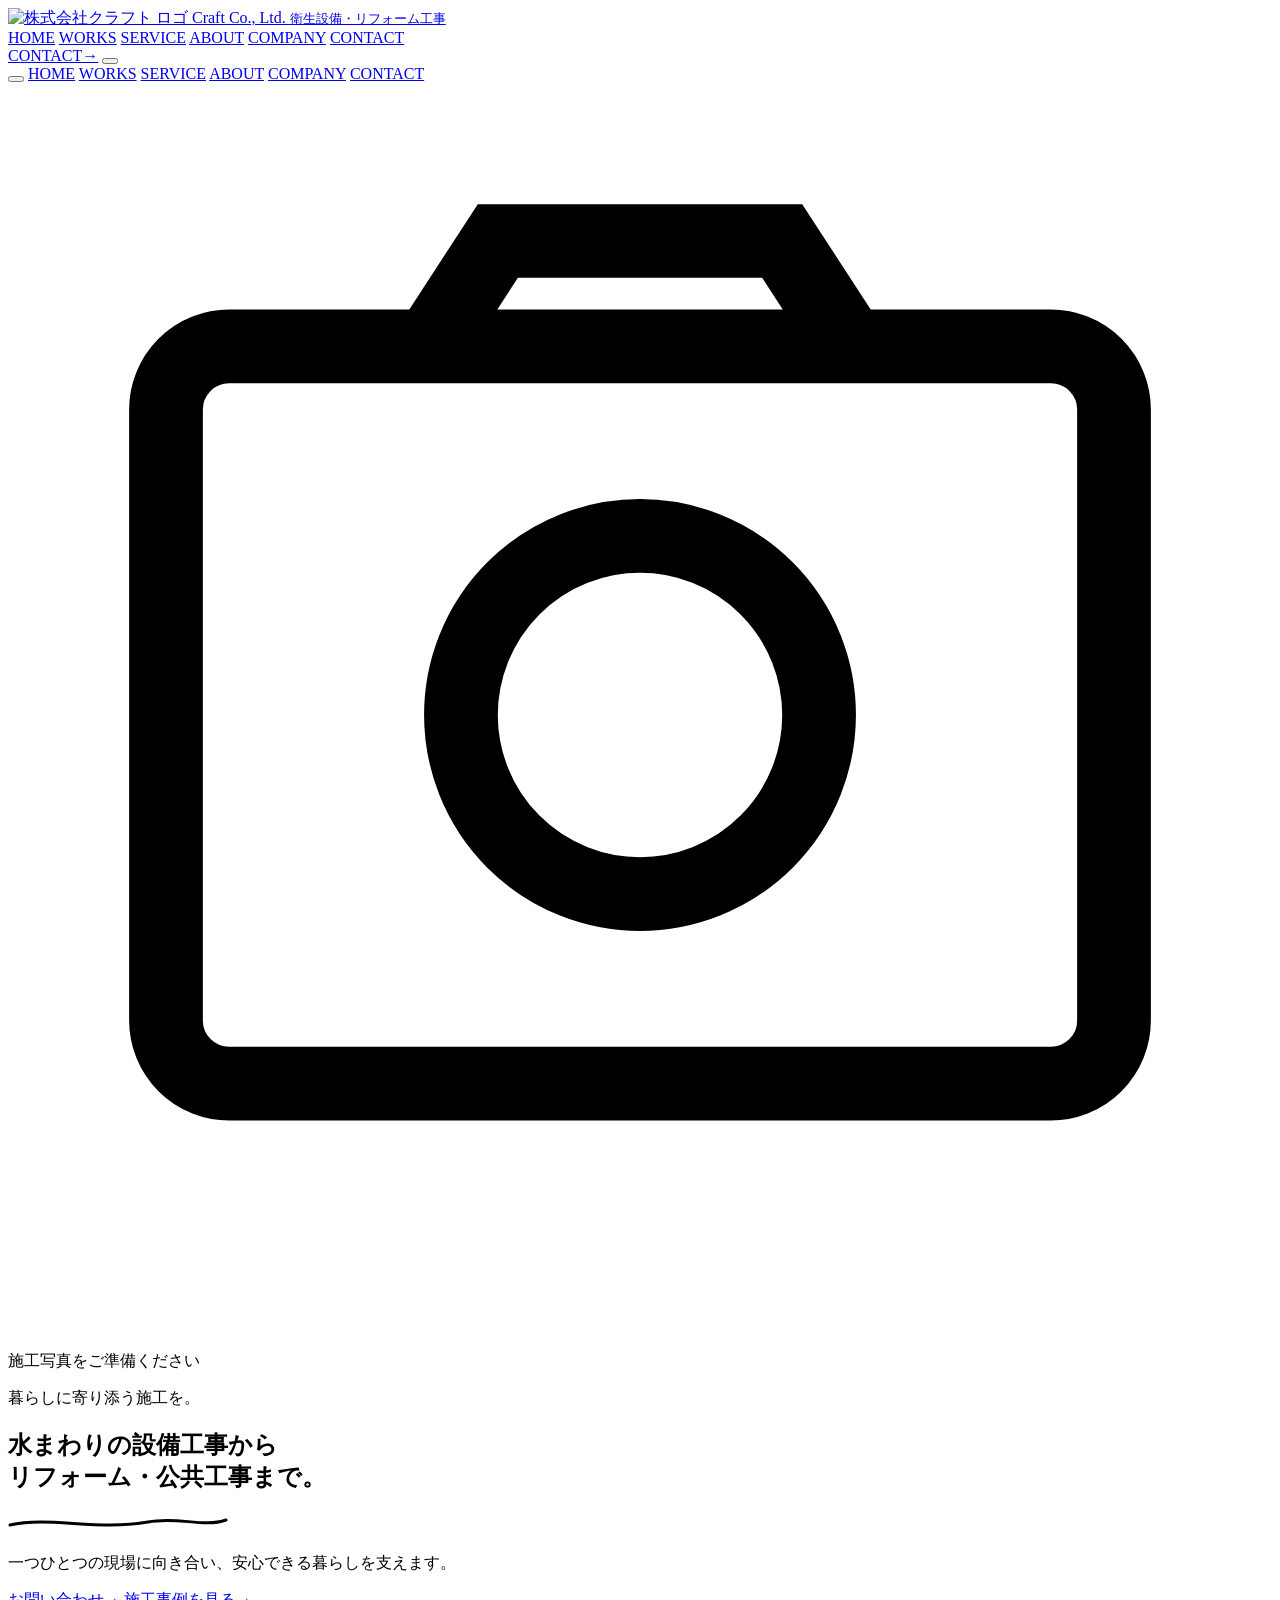
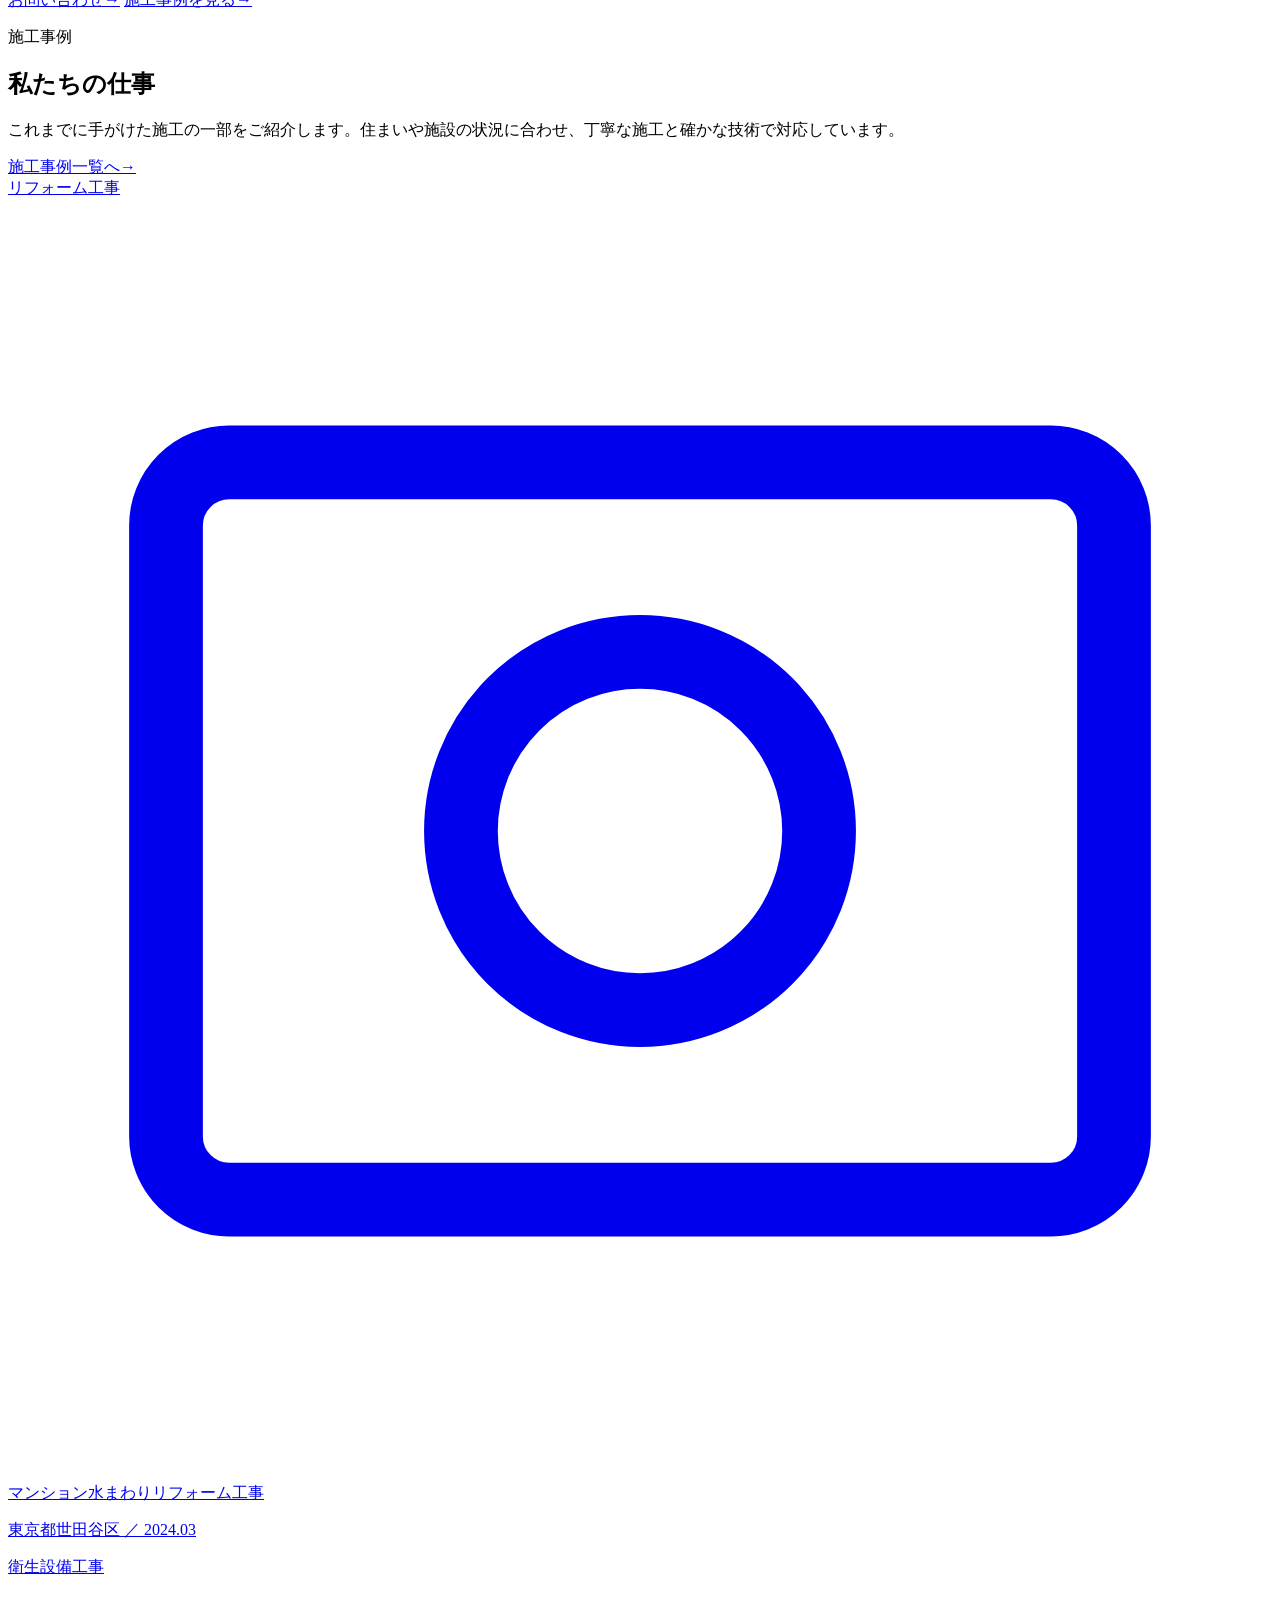
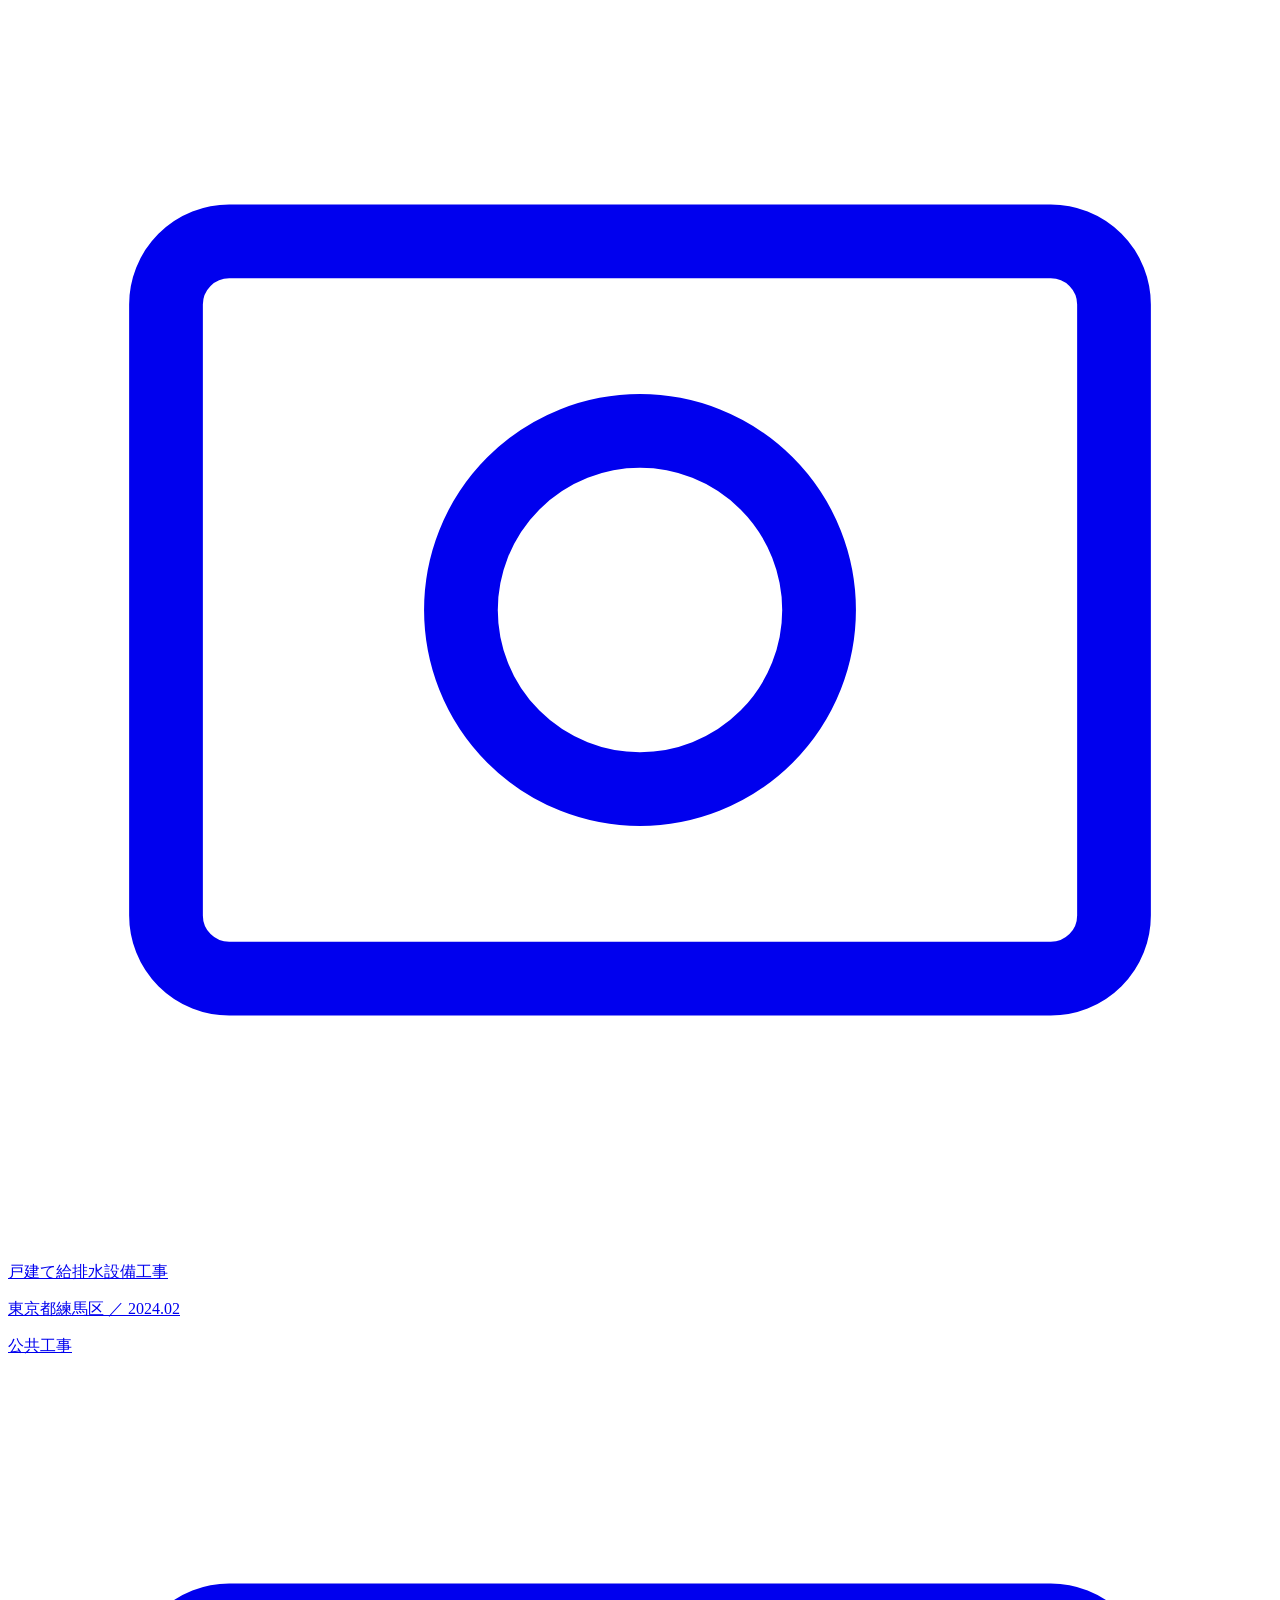
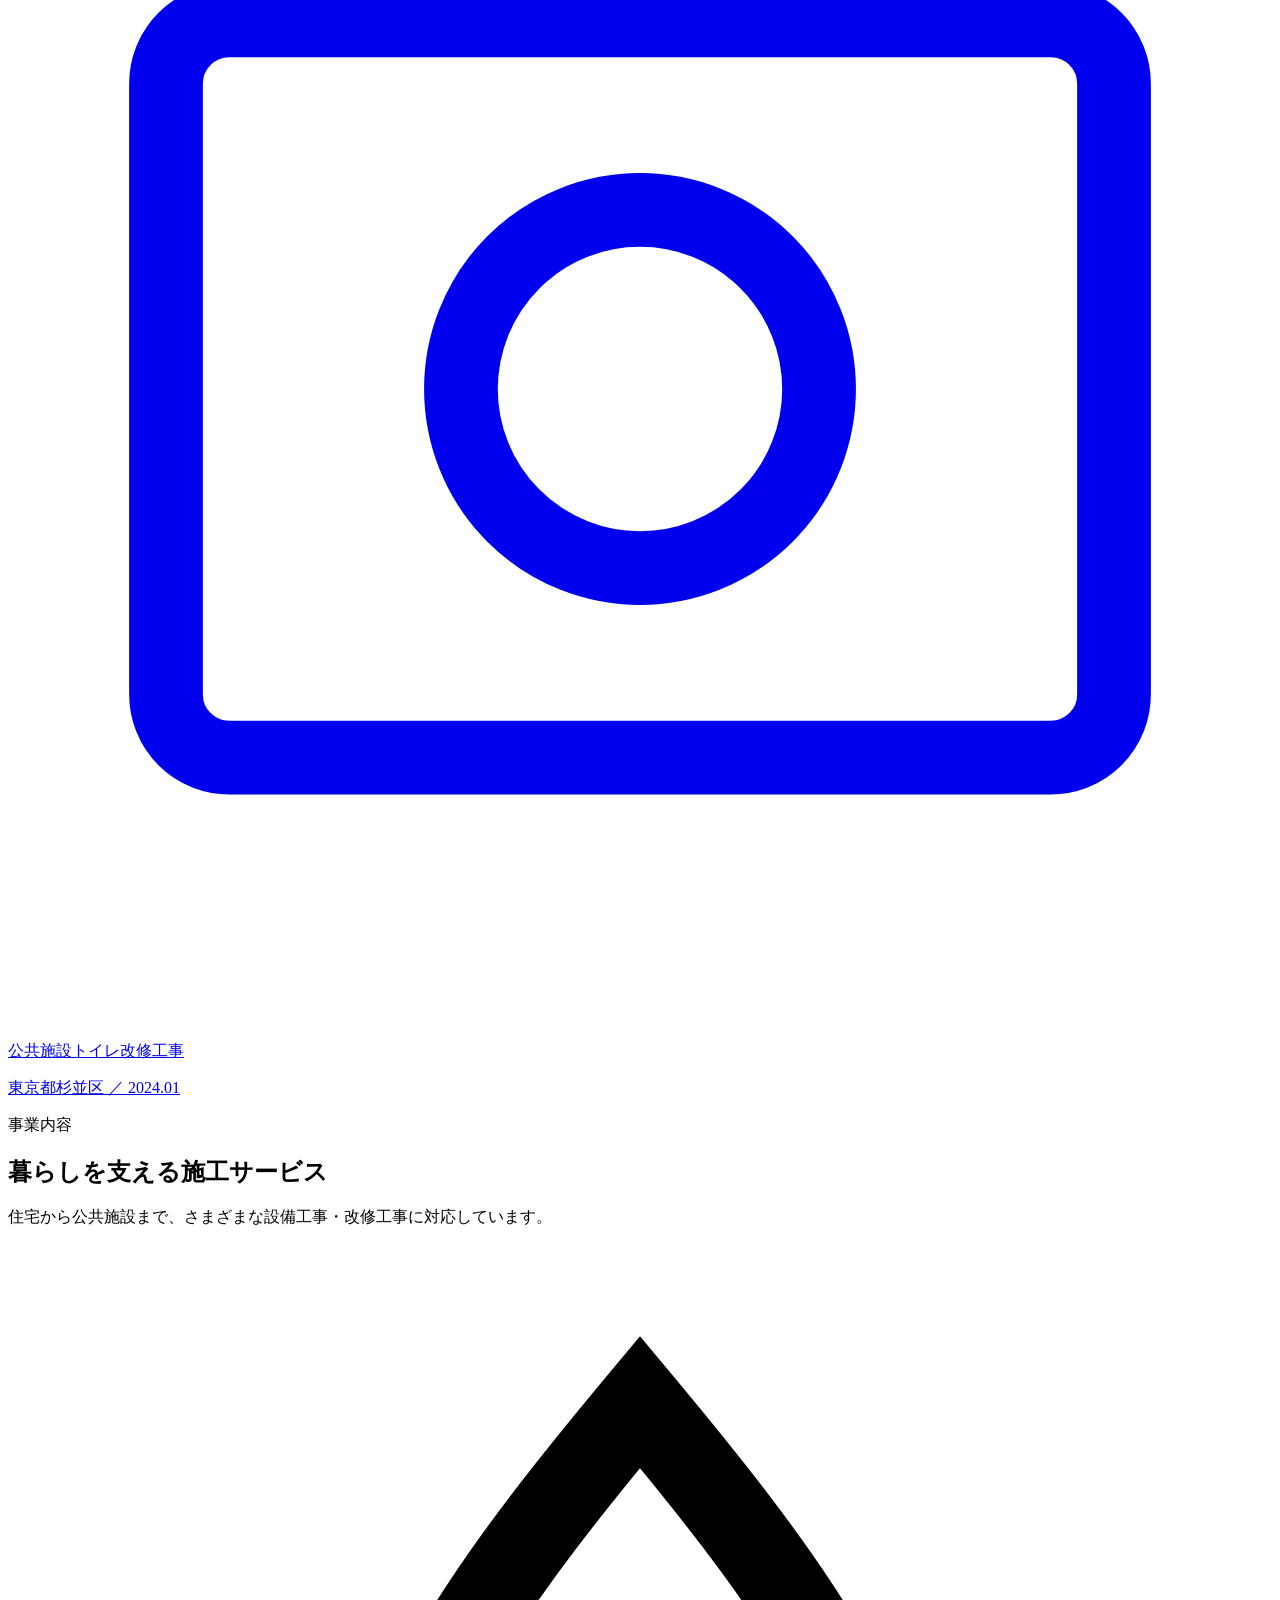
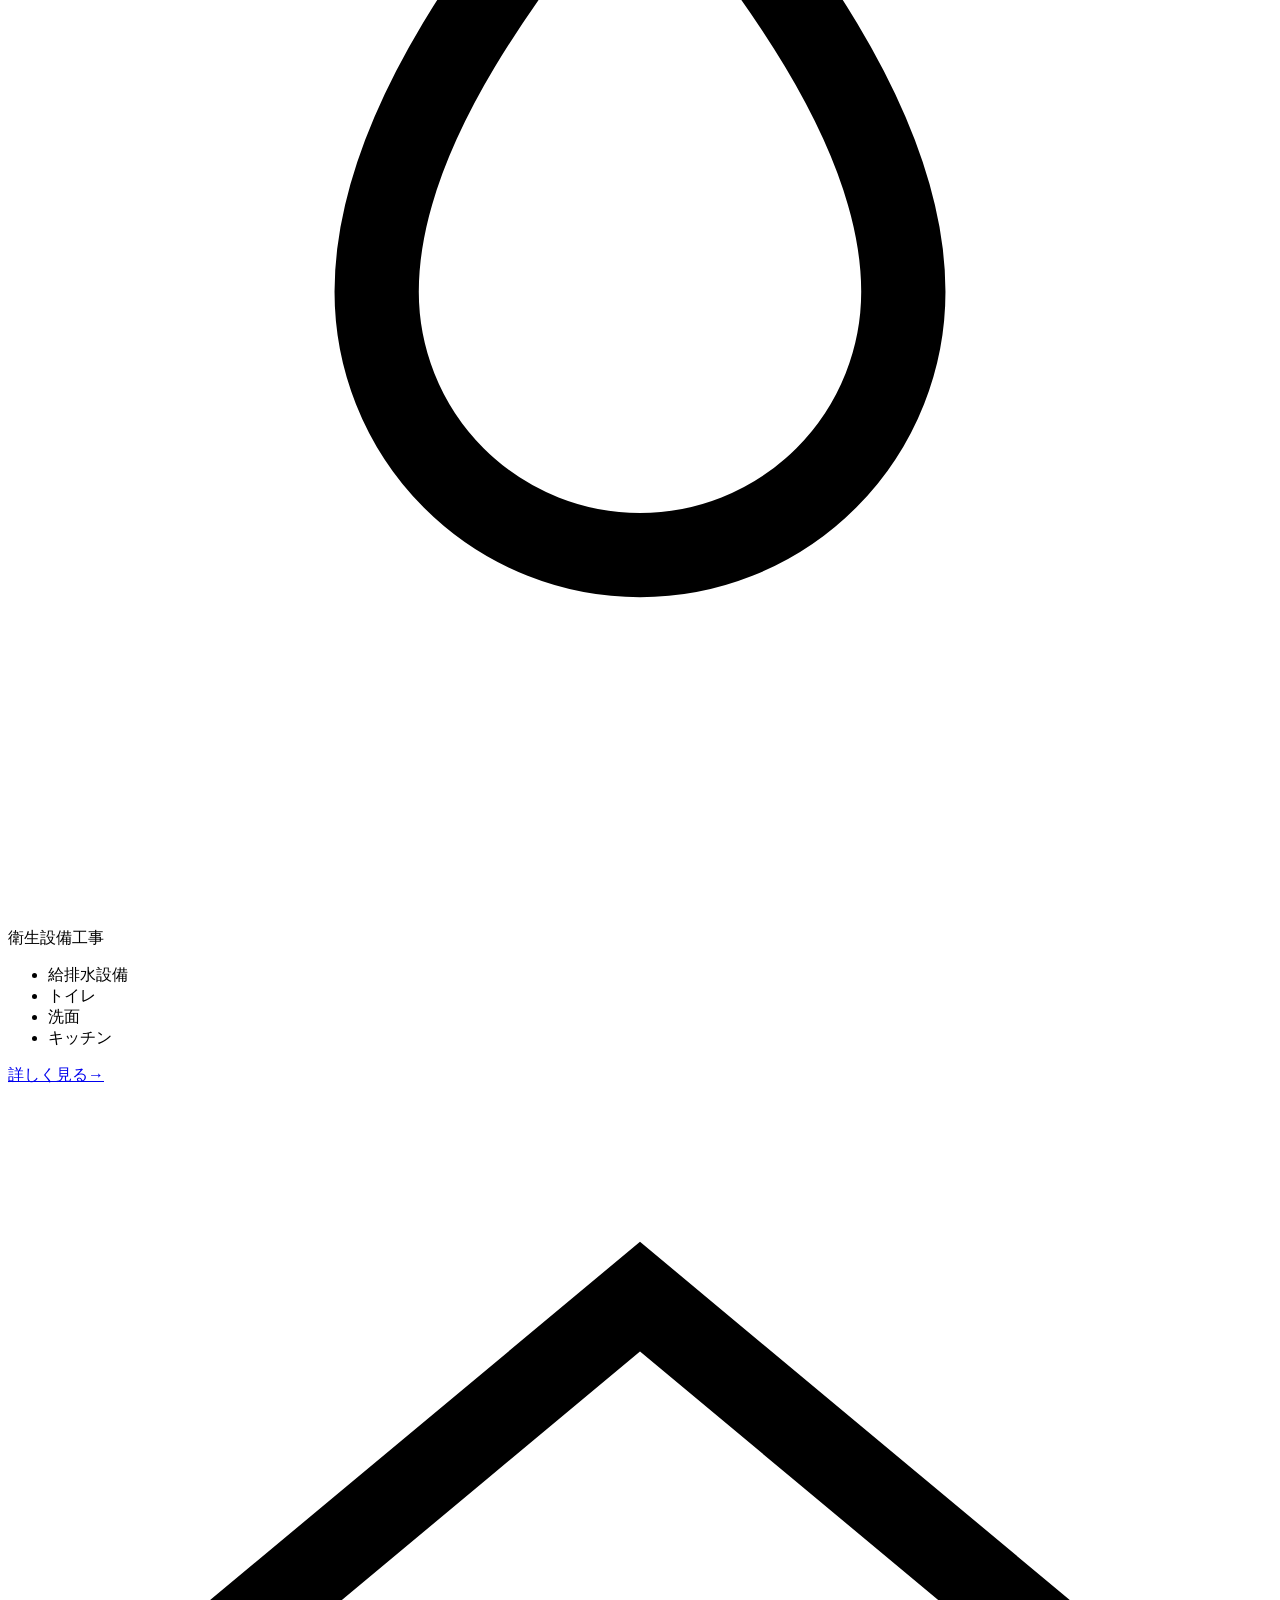
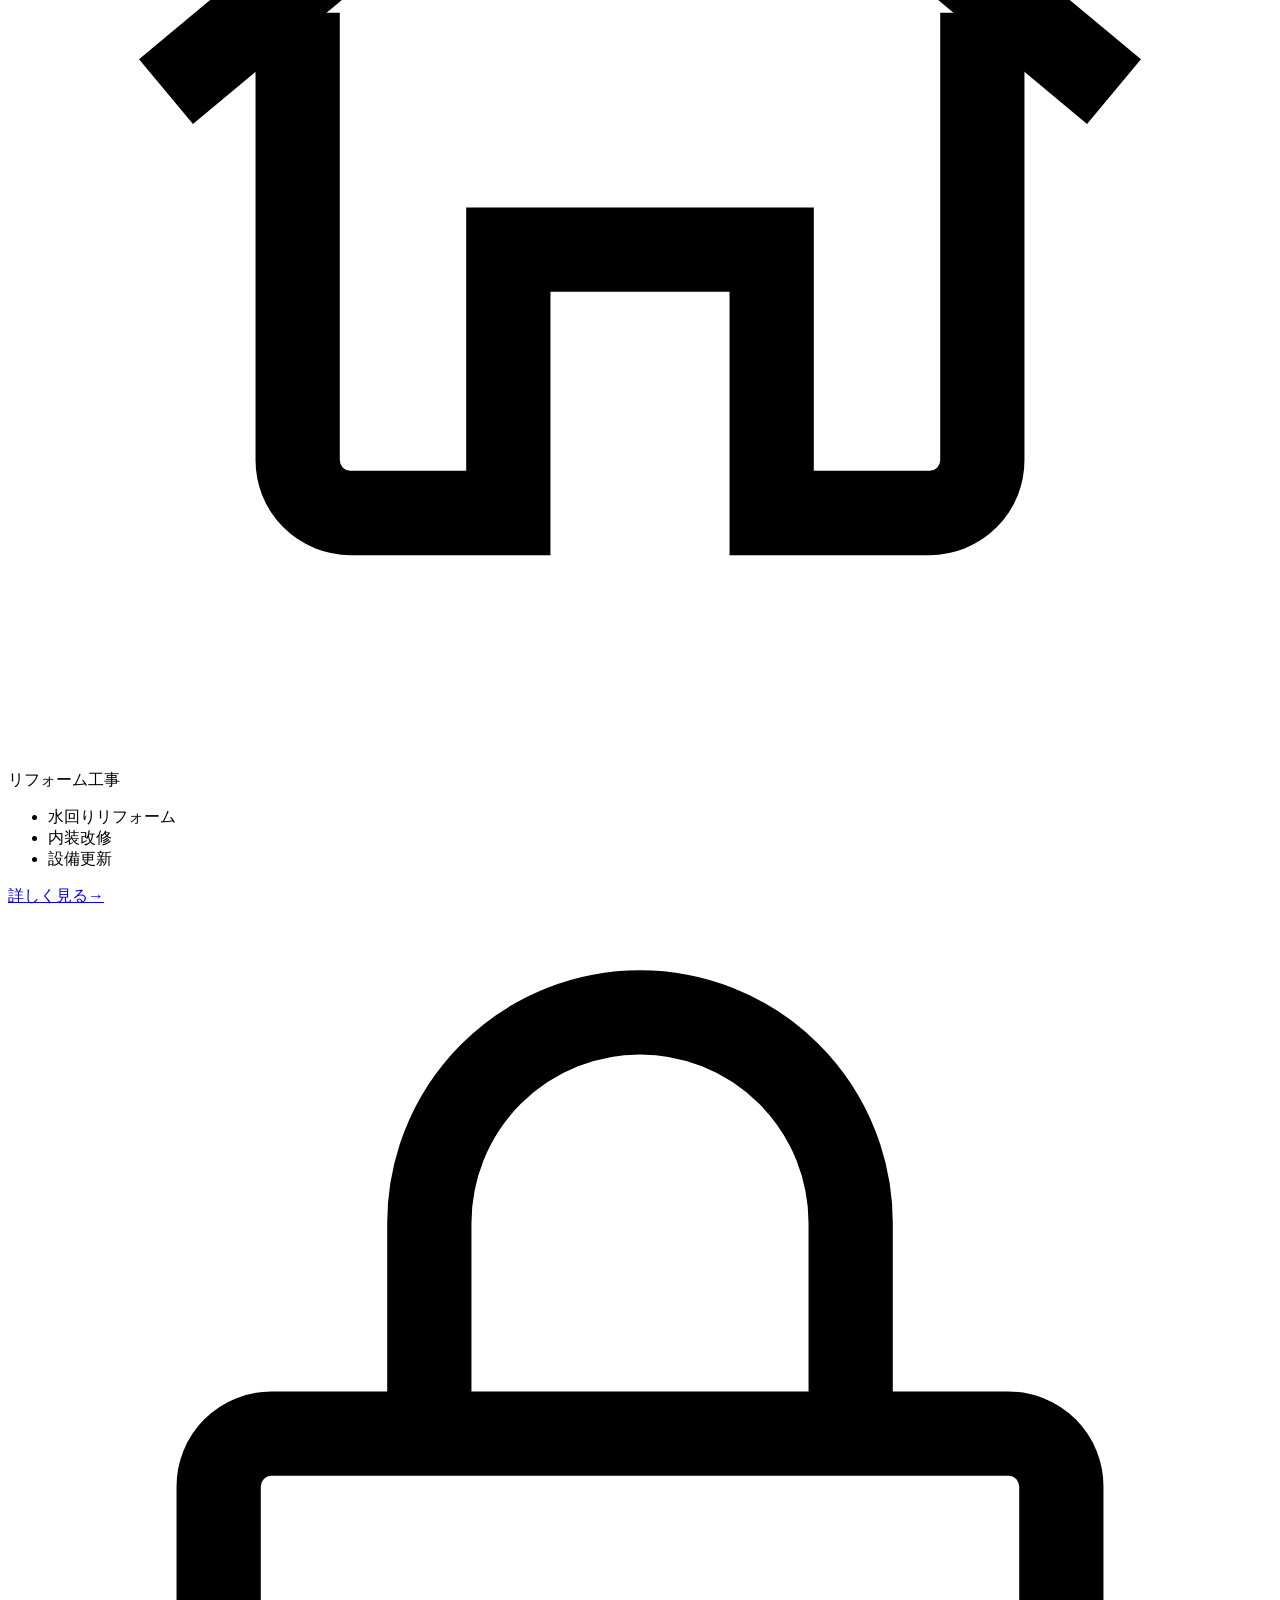
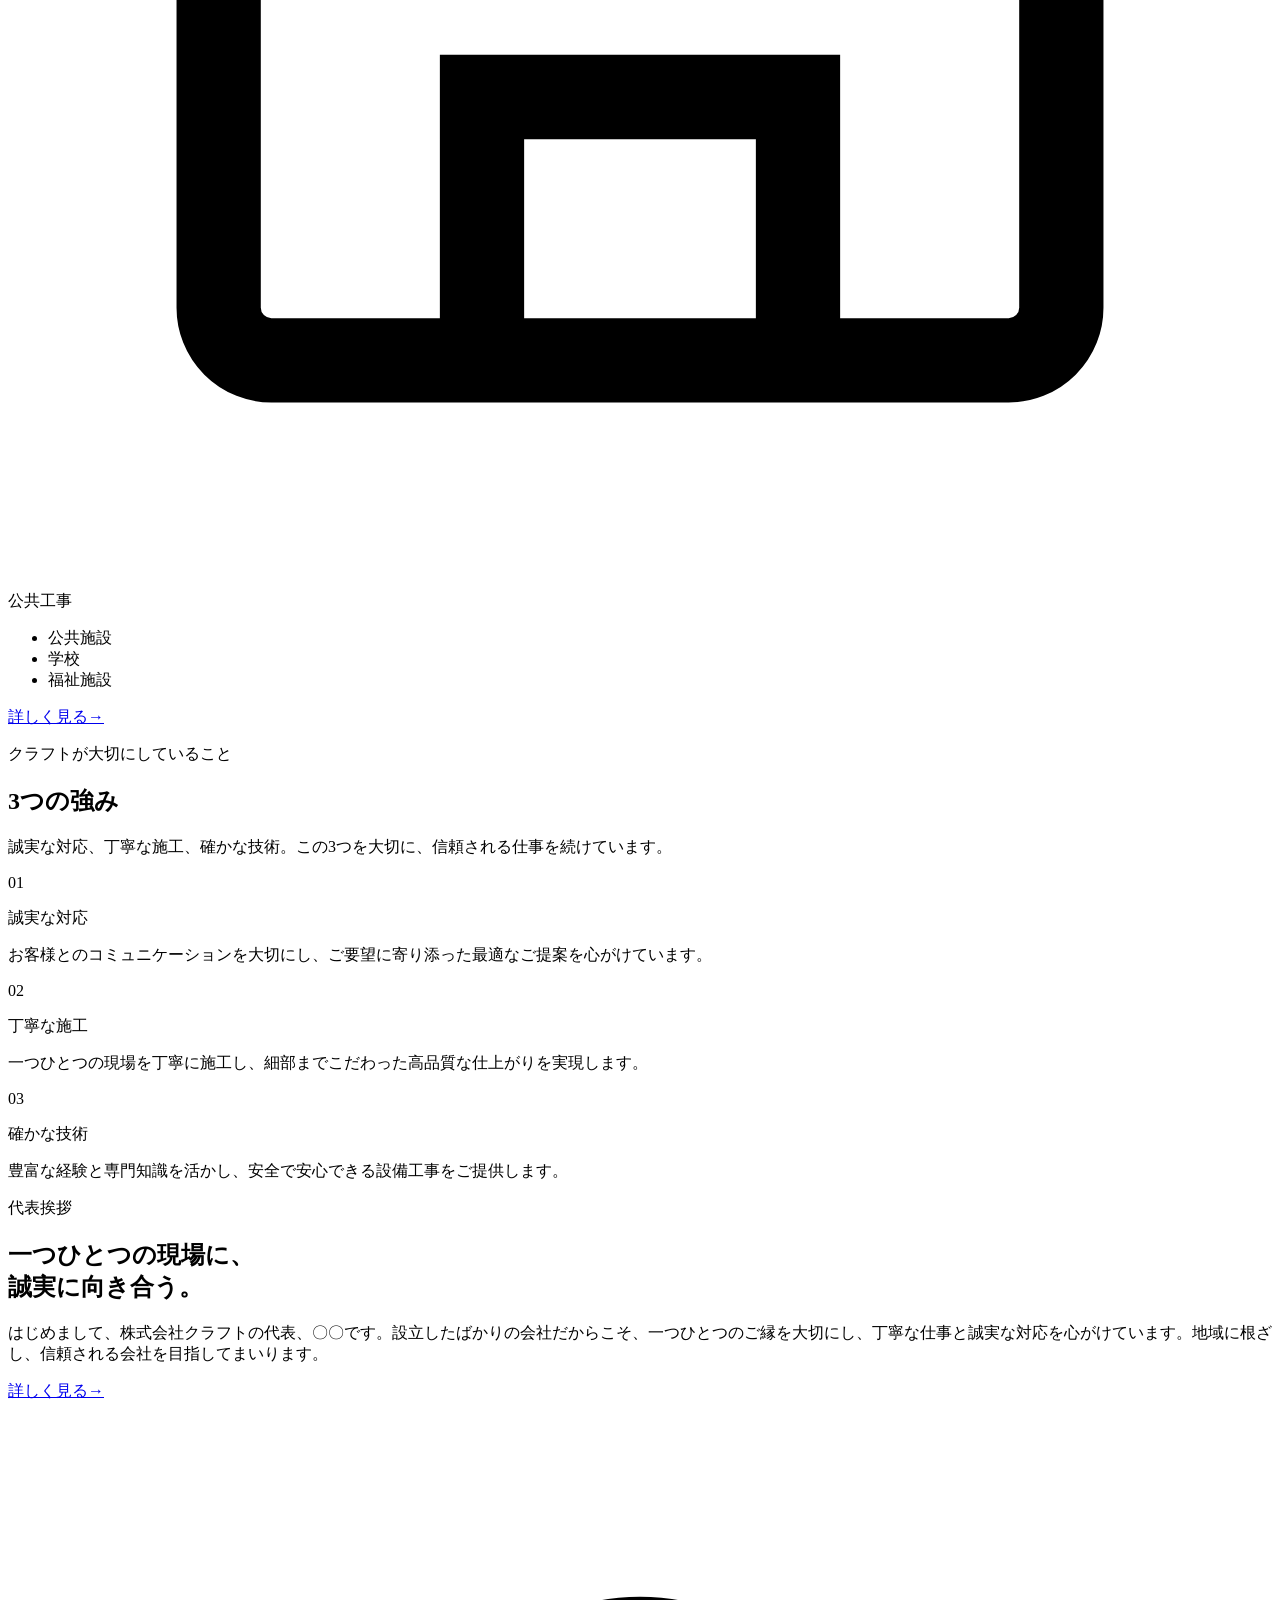
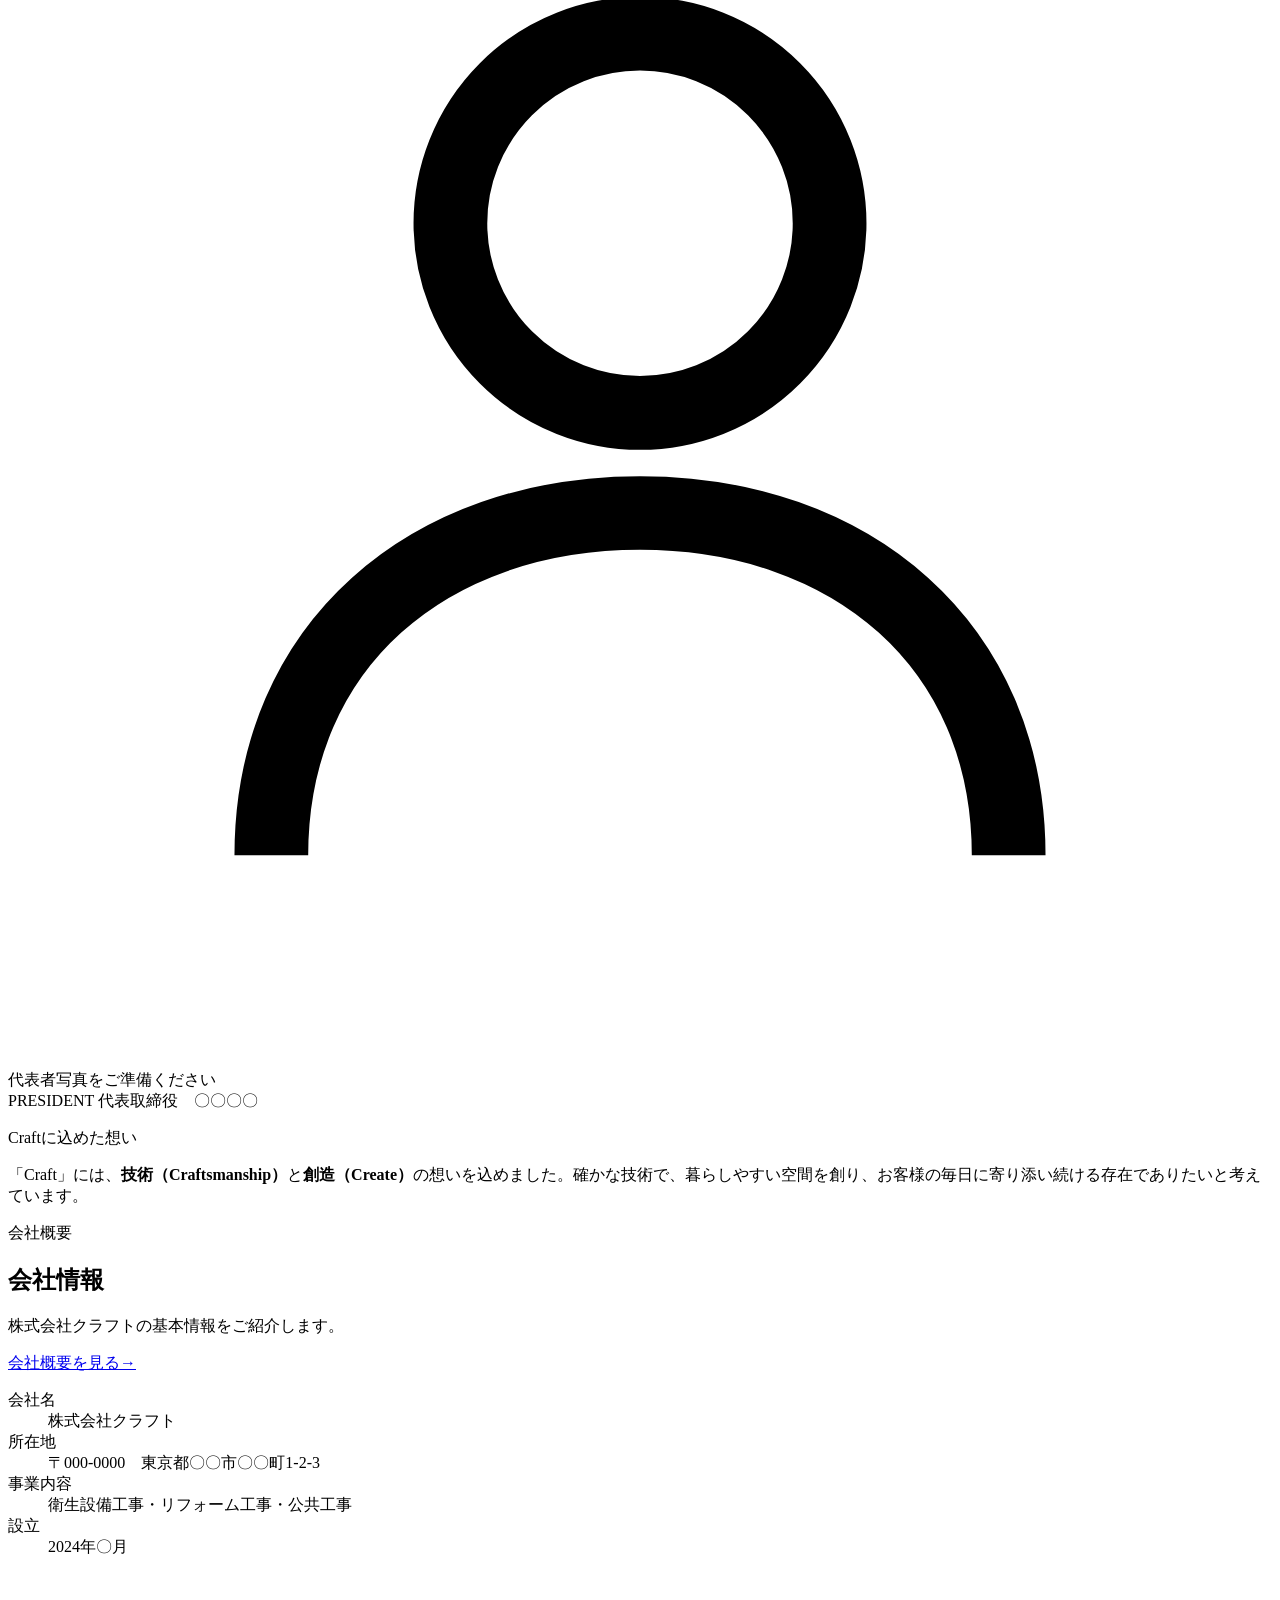
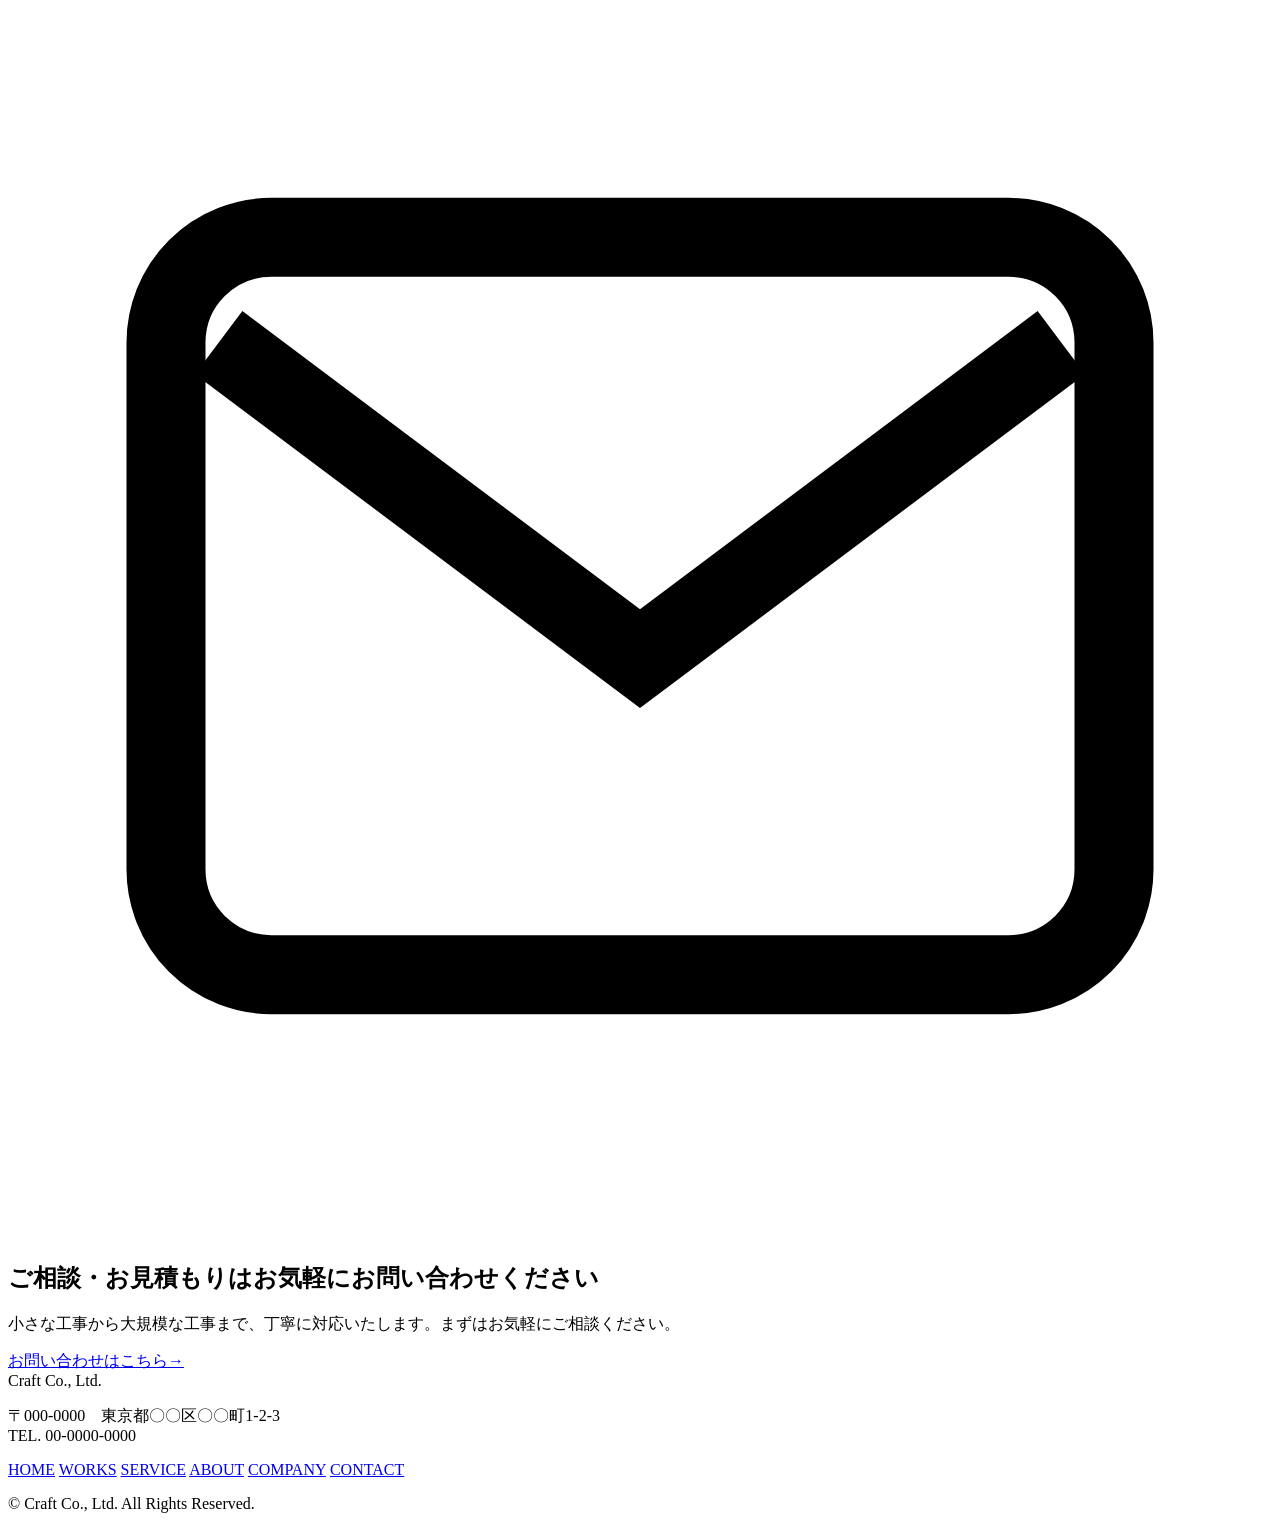
==== commit 5341ffcd: "Add files via upload" ====
--- a/index.html
+++ b/index.html
@@ -9,10 +9,10 @@
       content="株式会社クラフトは、衛生設備工事・リフォーム工事を中心に公共工事まで幅広く対応する施工会社です。一つひとつの現場に誠実に向き合い、安心できる暮らしと快適な空間づくりを支えています。"
     />
     <link
-      href="https://fonts.googleapis.com/css2?family=M+PLUS+1p:wght@800&family=Noto+Sans+JP:wght@400;500;700;900&family=Plus+Jakarta+Sans:wght@600;700;800&display=swap"
+      href="https://fonts.googleapis.com/css2?family=Anton&family=Oswald:wght@400;500;600;700&family=Inter:wght@300;400;500;600;700&family=Pacifico&family=Noto+Sans+JP:wght@300;400;500;700&display=swap"
       rel="stylesheet"
     />
-    <link rel="stylesheet" href="css/style.css" />
+    <link rel="stylesheet" href="style.css" />
   </head>
   <body>
     <div class="top-stripe"></div>
@@ -21,7 +21,7 @@
       <div class="wrap">
         <a href="#hero" class="logo">
           <img
-            src="images/logo.webp"
+            src="logo.webp"
             alt="株式会社クラフト ロゴ"
           />
           <span>
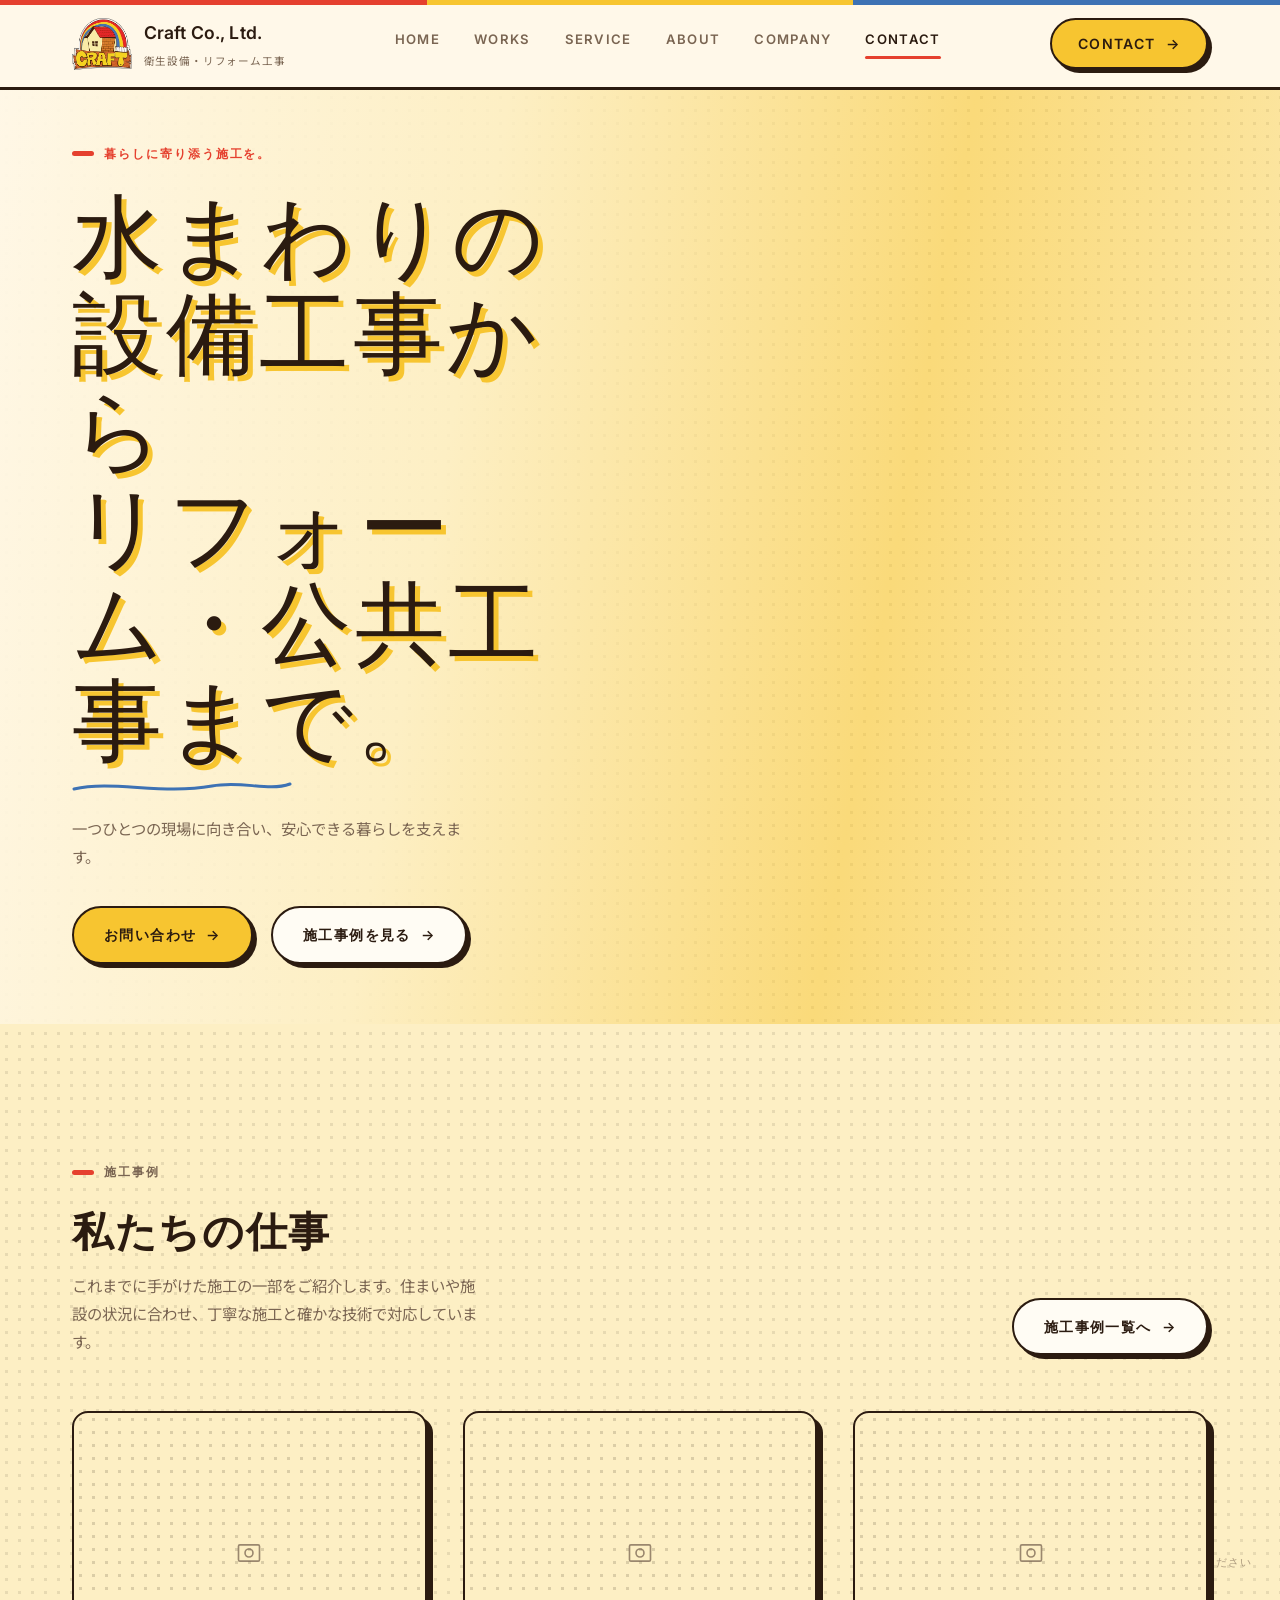
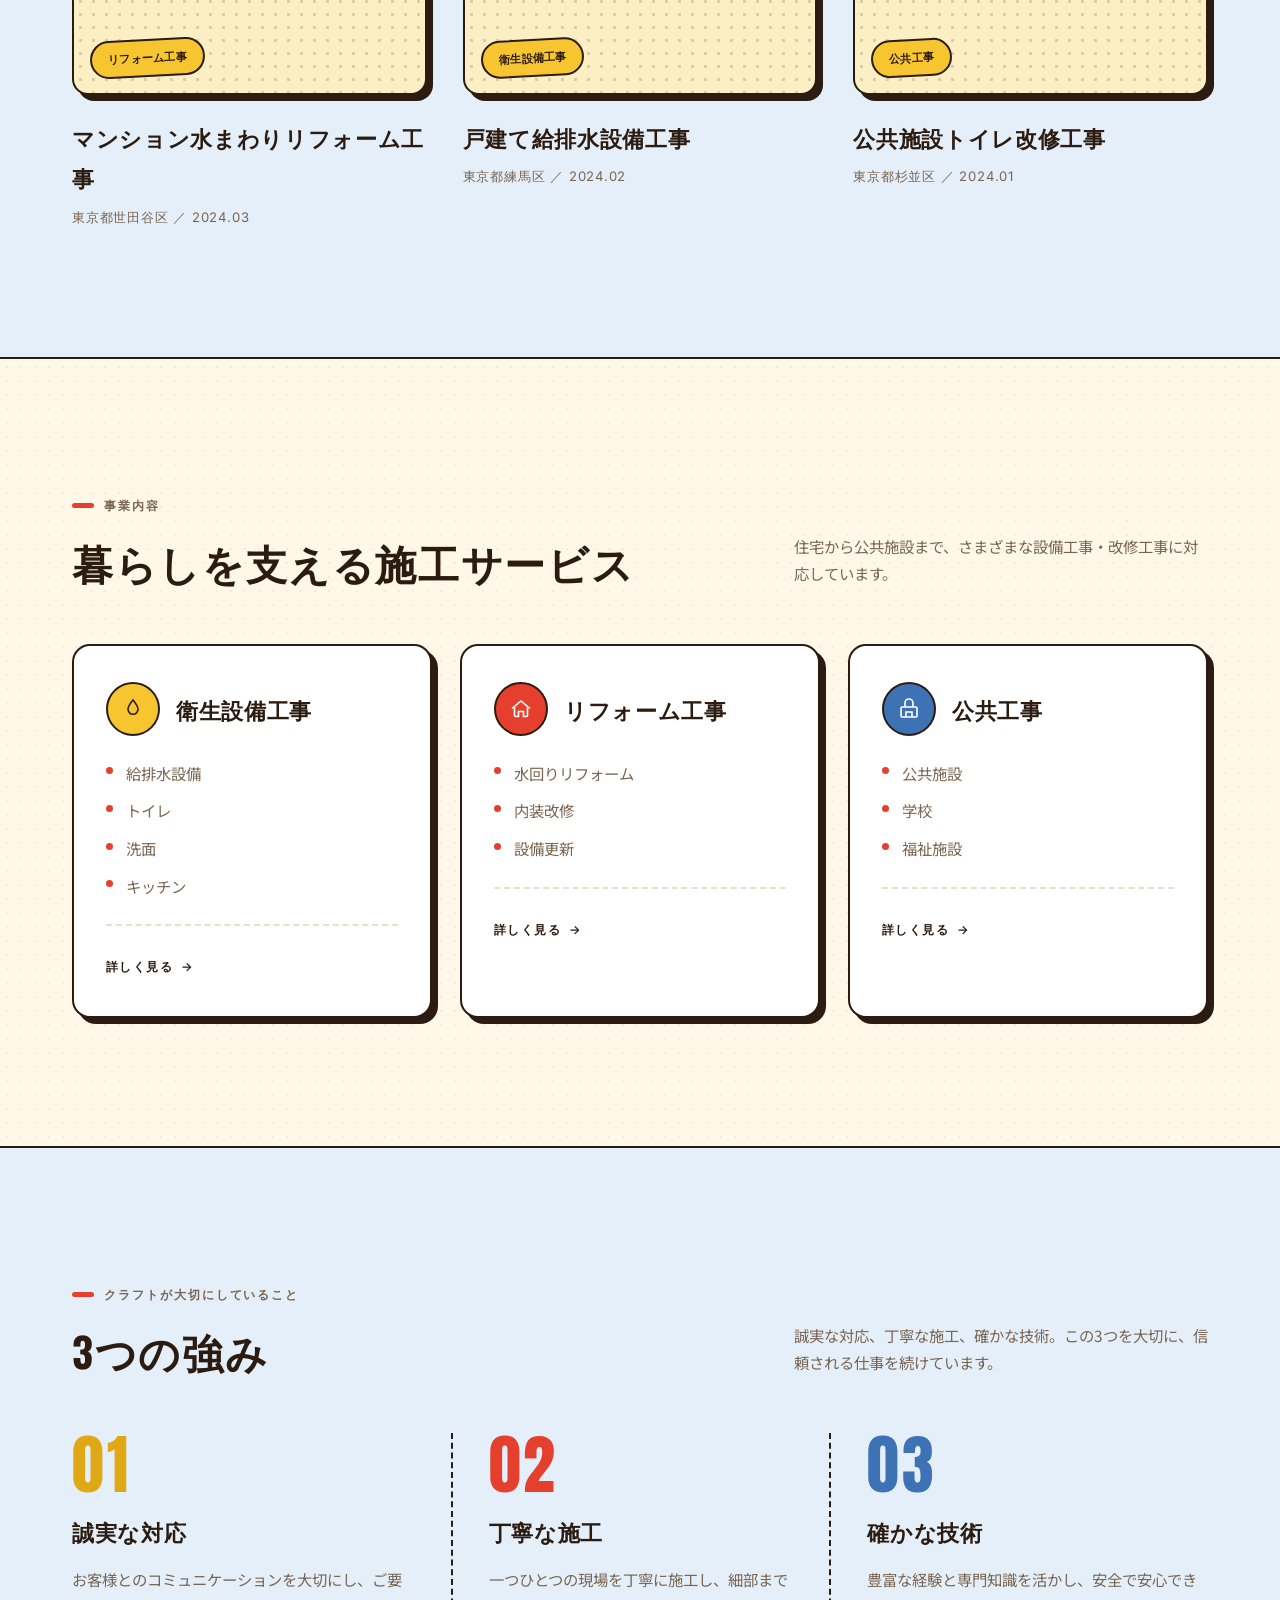
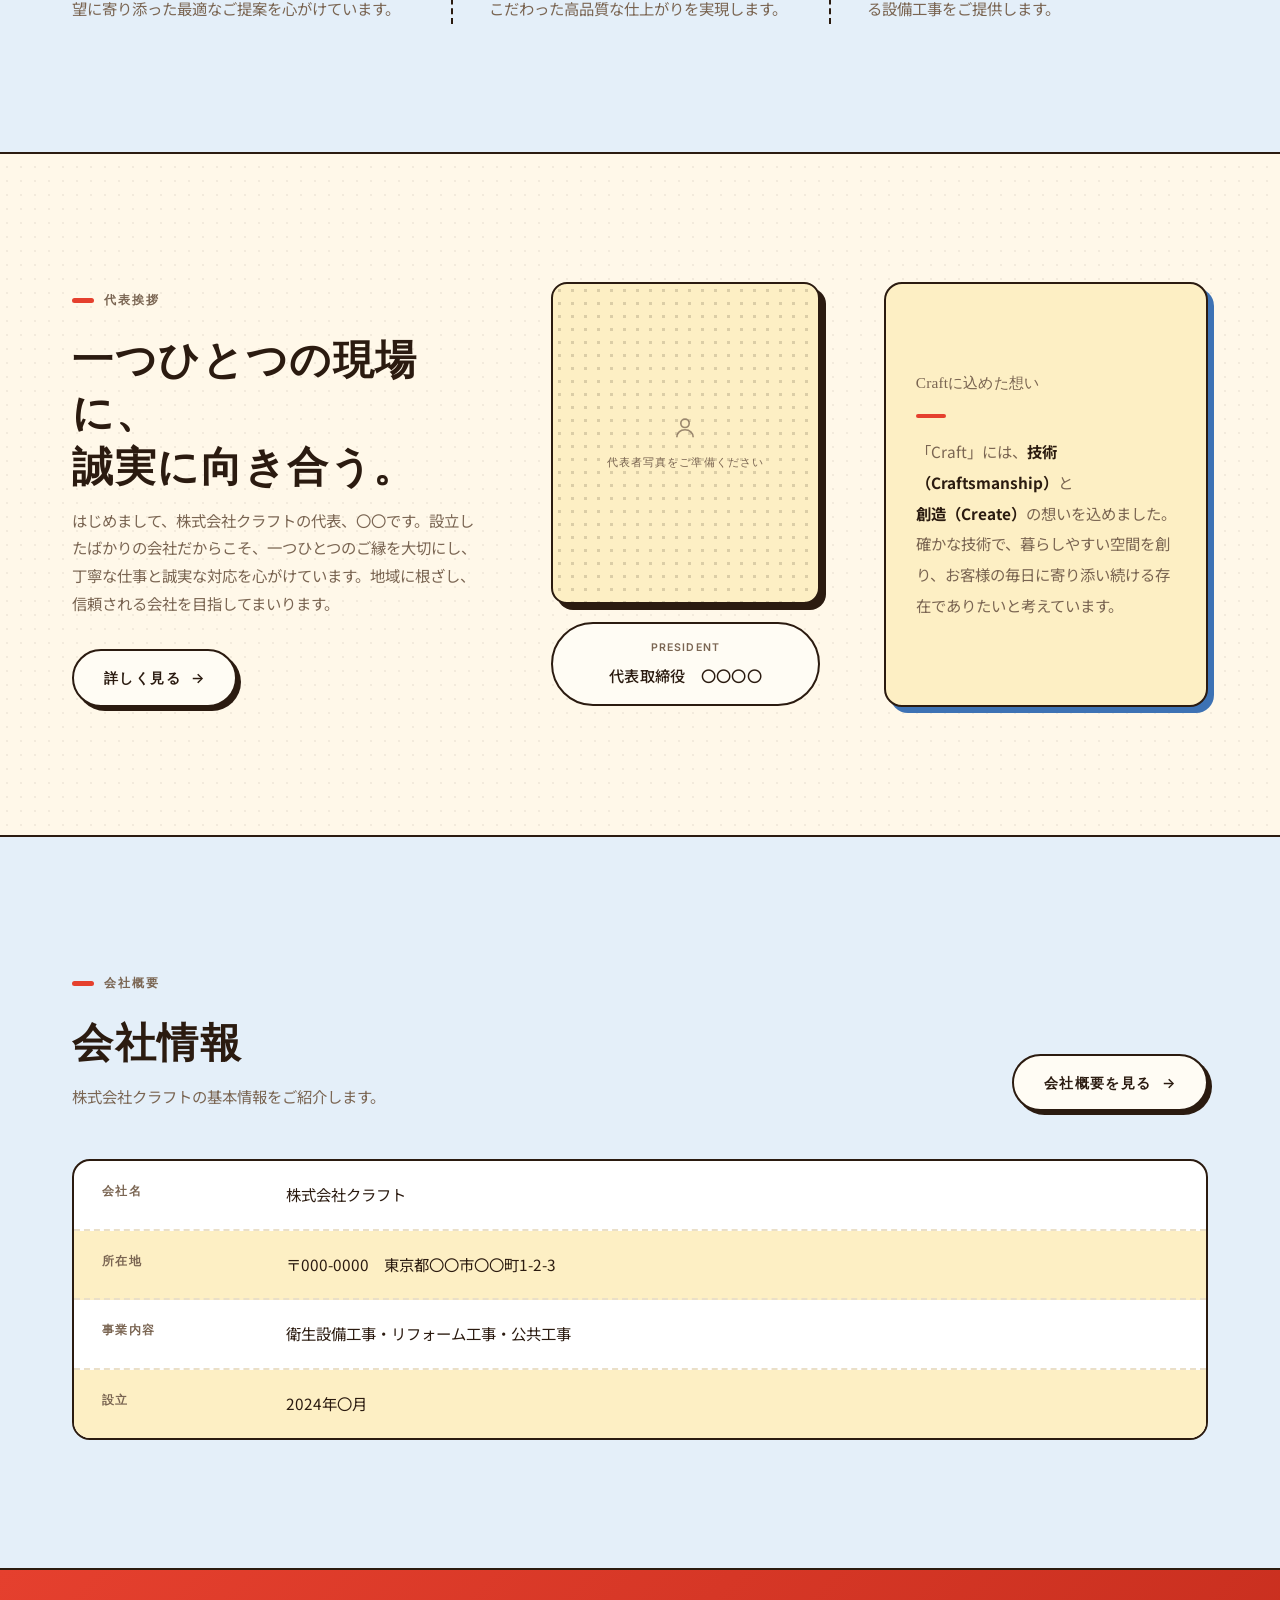
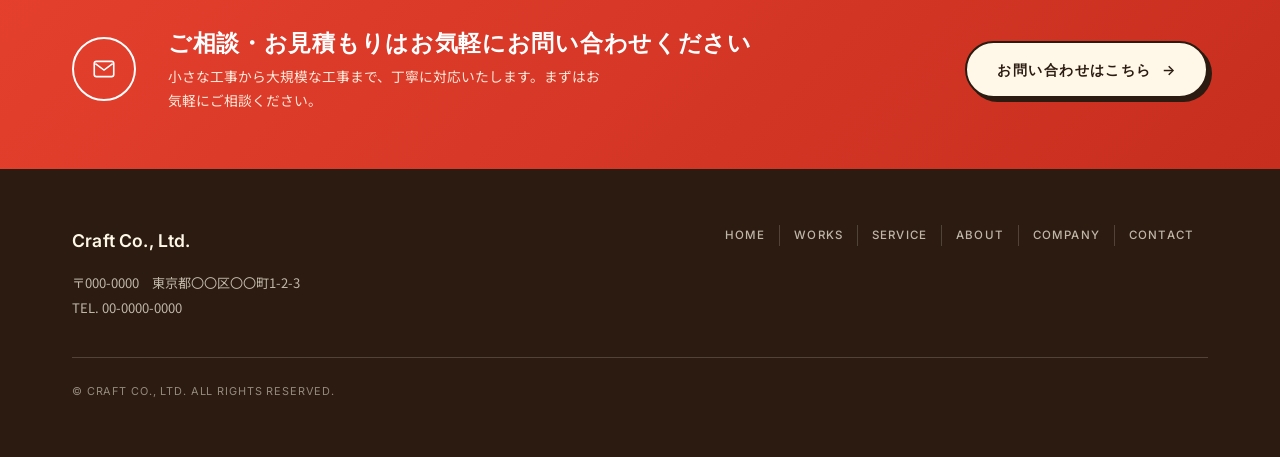
==== commit e5d07804: "Add files via upload" ====
--- a/index.html
+++ b/index.html
@@ -12,7 +12,8 @@
       href="https://fonts.googleapis.com/css2?family=Anton&family=Oswald:wght@400;500;600;700&family=Inter:wght@300;400;500;600;700&family=Pacifico&family=Noto+Sans+JP:wght@300;400;500;700&display=swap"
       rel="stylesheet"
     />
-    <link rel="stylesheet" href="style.css" />
+    <link rel="stylesheet" href="css/reset.min.css" />
+    <link rel="stylesheet" href="css/style.css" />
   </head>
   <body>
     <div class="top-stripe"></div>
@@ -20,10 +21,7 @@
     <header class="site-header">
       <div class="wrap">
         <a href="#hero" class="logo">
-          <img
-            src="logo.webp"
-            alt="株式会社クラフト ロゴ"
-          />
+          <img src="images/logo.webp" alt="株式会社クラフト ロゴ" />
           <span>
             Craft Co., Ltd.
             <small>衛生設備・リフォーム工事</small>
--- a/css/style.css
+++ b/css/style.css
@@ -0,0 +1,1101 @@
+/* =================================================================
+   style.css  |  株式会社クラフト  Corporate Site
+   WM. Design  ©2024
+   -----------------------------------------------------------------
+   ロゴカラー参照
+     Yellow  #F7C530 / Deep #E0A815 / Soft #FDEFC4
+     Red     #E5402E / Deep #C72E1E
+     Blue    #3D72B4 / Deep #2C5588 / Soft #E4EFF9
+   -----------------------------------------------------------------
+   フォント（BRONSON & CO. 参照）
+     Hero    : Anton            （ヒーロー大見出し・超極太）
+     Display : Oswald           （セクション見出し・コンデンスドアメリカン）
+     Body    : Noto Sans JP     （日本語本文）
+     Label   : Inter            （ボタン・ラベル・メタ情報）
+     Accent  : Pacifico         （装飾アクセント）
+   ================================================================= */
+
+/* ===================== Tokens ===================== */
+:root {
+  --cream: #fff8e9;
+  --off-white: #fffcf4;
+  --paper: #ffffff;
+
+  --yellow: #f7c530;
+  --yellow-deep: #e0a815;
+  --yellow-soft: #fdefc4;
+
+  --red: #e5402e;
+  --red-deep: #c72e1e;
+
+  --blue: #3d72b4;
+  --blue-deep: #2c5588;
+  --blue-soft: #e4eff9;
+
+  --ink: #2b1b10;
+  --ink-soft: #7a6552;
+  --line: #eadfc8;
+  --white: #ffffff;
+
+  /* ── Fonts ── */
+  --f-hero:    'Anton', sans-serif;         /* ヒーロー大見出し */
+  --f-display: 'Oswald', sans-serif;        /* セクション見出し */
+  --f-body:    'Noto Sans JP', sans-serif;  /* 日本語本文 */
+  --f-label:   'Inter', sans-serif;         /* ボタン・ラベル */
+  --f-accent:  'Pacifico', cursive;         /* 装飾アクセント */
+
+  /* ── Font sizes ── */
+  --fs-hero:    clamp(3rem, 7vw, 5.6rem);   /* ヒーロータイトル */
+  --fs-h2:      clamp(1.8rem, 3.2vw, 2.8rem); /* セクション見出し */
+  --fs-h2-sub:  clamp(1.1rem, 1.8vw, 1.4rem); /* サブ見出し */
+  --fs-eyebrow: 0.76rem;                    /* アイブロウラベル */
+  --fs-body:    0.96rem;                    /* 本文 */
+  --fs-small:   0.82rem;                    /* 補足・メタ */
+  --fs-btn:     0.88rem;                    /* ボタン */
+
+  --side: clamp(24px, 6vw, 72px);
+  --gap-lg: clamp(28px, 5vw, 72px);
+  --header-h: 90px;
+  --stripe-h: 5px;
+}
+
+* {
+  box-sizing: border-box;
+}
+html {
+  scroll-behavior: smooth;
+}
+body {
+  margin: 0;
+  background-color: var(--cream);
+  background-image: radial-gradient(
+    rgba(43, 27, 16, 0.06) 1px,
+    transparent 1px
+  );
+  background-size: 14px 14px;
+  color: var(--ink);
+  font-family: var(--f-body);
+  font-weight: 400;
+  line-height: 1.8;
+  -webkit-font-smoothing: antialiased;
+}
+img,
+svg {
+  display: block;
+  max-width: 100%;
+}
+a {
+  color: inherit;
+  text-decoration: none;
+}
+ul {
+  margin: 0;
+  padding: 0;
+  list-style: none;
+}
+h1,
+h2,
+h3,
+p {
+  margin: 0;
+}
+button {
+  font: inherit;
+  background: none;
+  border: none;
+  cursor: pointer;
+}
+
+:focus-visible {
+  outline: 3px solid var(--blue);
+  outline-offset: 3px;
+}
+
+.wrap {
+  max-width: 1280px;
+  margin-inline: auto;
+  padding-inline: var(--side);
+}
+
+/* ===================== Top stripe ===================== */
+.top-stripe {
+  position: fixed;
+  top: 0;
+  left: 0;
+  right: 0;
+  z-index: 55;
+  height: var(--stripe-h);
+  background: linear-gradient(
+    90deg,
+    var(--red) 0 33.333%,
+    var(--yellow) 33.333% 66.666%,
+    var(--blue) 66.666% 100%
+  );
+}
+
+/* ===================== Section ===================== */
+.block {
+  padding-block: clamp(64px, 10vw, 132px);
+  border-bottom: 2.5px solid var(--ink);
+  scroll-margin-top: var(--header-h);
+}
+.block--soft {
+  background: var(--blue-soft);
+}
+.block--dark {
+  background: linear-gradient(
+    135deg,
+    var(--red) 0%,
+    var(--red-deep) 100%
+  );
+  color: var(--cream);
+  border-bottom: none;
+}
+
+/* ===================== Eyebrow / headings ===================== */
+.eyebrow {
+  display: inline-flex;
+  align-items: center;
+  gap: 10px;
+  font-family: var(--f-label);
+  font-weight: 600;
+  font-size: var(--fs-eyebrow);
+  letter-spacing: 0.16em;
+  color: var(--ink-soft);
+  margin-bottom: 18px;
+  text-transform: uppercase;
+}
+.block--dark .eyebrow {
+  color: var(--cream);
+}
+.eyebrow::before {
+  content: "";
+  width: 22px;
+  height: 5px;
+  border-radius: 3px;
+  background: var(--red);
+}
+.block--dark .eyebrow::before {
+  background: var(--white);
+}
+
+h2.heading {
+  font-family: var(--f-display);
+  font-weight: 700;
+  color: var(--ink);
+  line-height: 1.3;
+  letter-spacing: 0.04em;
+  font-size: var(--fs-h2);
+}
+.hero__title {
+  font-family: var(--f-hero);
+  font-weight: 400; /* Anton is single-weight — inherently bold */
+  color: var(--ink);
+  line-height: 1.08;
+  letter-spacing: 0.04em;
+}
+.block--dark h2.heading {
+  color: var(--white);
+}
+
+.lead {
+  font-size: var(--fs-body);
+  color: var(--ink-soft);
+  max-width: 46ch;
+  margin-top: 18px;
+}
+.block--dark .lead {
+  color: rgba(255, 248, 233, 0.92);
+}
+
+/* ===================== Buttons ===================== */
+.btn {
+  display: inline-flex;
+  align-items: center;
+  gap: 10px;
+  padding: 14px 30px;
+  font-family: var(--f-label);
+  font-weight: 600;
+  font-size: var(--fs-btn);
+  letter-spacing: 0.1em;
+  text-transform: uppercase;
+  border: 2.5px solid var(--ink);
+  border-radius: 999px;
+  transition:
+    background 0.25s ease,
+    color 0.25s ease,
+    transform 0.2s ease,
+    box-shadow 0.2s ease;
+}
+.btn .arrow {
+  transition: transform 0.3s;
+}
+.btn:hover .arrow {
+  transform: translateX(5px);
+}
+
+.btn--primary {
+  background: var(--yellow);
+  color: var(--ink);
+  box-shadow: 4px 4px 0 var(--ink);
+}
+.btn--primary:hover {
+  box-shadow: 7px 7px 0 var(--ink);
+  transform: translate(-3px, -3px);
+}
+
+.btn--outline {
+  background: var(--off-white);
+  color: var(--ink);
+  box-shadow: 4px 4px 0 var(--ink);
+}
+.btn--outline:hover {
+  background: var(--ink);
+  color: var(--cream);
+  box-shadow: 7px 7px 0 var(--yellow);
+  transform: translate(-3px, -3px);
+}
+
+.btn--light {
+  background: var(--cream);
+  color: var(--ink);
+  box-shadow: 4px 4px 0 var(--ink);
+}
+.btn--light:hover {
+  background: var(--white);
+  box-shadow: 7px 7px 0 var(--ink);
+  transform: translate(-3px, -3px);
+}
+
+.btn--ghost {
+  color: var(--ink);
+  border: none;
+  border-bottom: 2px solid var(--line);
+  border-radius: 0;
+  padding: 6px 0;
+}
+.btn--ghost:hover {
+  border-color: var(--red);
+  color: var(--red);
+}
+.block--dark .btn--ghost {
+  color: var(--cream);
+  border-color: rgba(255, 248, 233, 0.4);
+}
+
+/* ===================== Placeholder photography ===================== */
+.ph {
+  position: relative;
+  width: 100%;
+  aspect-ratio: var(--r, 4/5);
+  overflow: hidden;
+  border: 2.5px solid var(--ink);
+  border-radius: 16px;
+  background: var(--yellow-soft);
+}
+.ph::before {
+  content: "";
+  position: absolute;
+  inset: 0;
+  background-image: radial-gradient(
+    rgba(43, 27, 16, 0.16) 1.6px,
+    transparent 1.6px
+  );
+  background-size: 13px 13px;
+}
+.ph__tag {
+  position: absolute;
+  inset: 0;
+  display: flex;
+  flex-direction: column;
+  align-items: center;
+  justify-content: center;
+  gap: 10px;
+  font-family: var(--f-label);
+  font-weight: 500;
+  font-size: 0.7rem;
+  letter-spacing: 0.1em;
+  color: var(--ink-soft);
+}
+.ph__tag svg {
+  width: 28px;
+  height: 28px;
+  opacity: 0.75;
+}
+
+.frame {
+  position: relative;
+}
+.frame .ph {
+  box-shadow: 6px 6px 0 var(--ink);
+}
+.hero__bg.ph {
+  border: none;
+  border-radius: 0;
+  box-shadow: none;
+}
+.hero__bg.ph::before {
+  background-image: radial-gradient(
+    rgba(43, 27, 16, 0.1) 1.6px,
+    transparent 1.6px
+  );
+}
+
+/* ===================== Header ===================== */
+.site-header {
+  position: fixed;
+  top: 0;
+  left: 0;
+  right: 0;
+  z-index: 50;
+  height: var(--header-h);
+  display: flex;
+  align-items: center;
+  background: var(--cream);
+  border-bottom: 3px solid var(--ink);
+}
+.site-header .wrap {
+  width: 100%;
+  display: flex;
+  align-items: center;
+  justify-content: space-between;
+}
+.logo {
+  display: flex;
+  align-items: center;
+  gap: 12px;
+  font-family: var(--f-label);
+  font-size: 1.1rem;
+  letter-spacing: 0.01em;
+  font-weight: 600;
+}
+.logo img {
+  height: 52px;
+  width: auto;
+  display: block;
+}
+.logo small {
+  display: block;
+  font-family: var(--f-body);
+  font-weight: 400;
+  font-size: 0.66rem;
+  letter-spacing: 0.08em;
+  color: var(--ink-soft);
+  margin-top: 2px;
+}
+.nav {
+  display: flex;
+  align-items: center;
+  gap: 34px;
+}
+.nav a {
+  position: relative;
+  font-family: var(--f-label);
+  font-weight: 600;
+  font-size: 0.82rem;
+  letter-spacing: 0.1em;
+  text-transform: uppercase;
+  color: var(--ink-soft);
+  padding-bottom: 8px;
+}
+.nav a::after {
+  content: "";
+  position: absolute;
+  left: 0;
+  bottom: 0;
+  width: 0;
+  height: 3px;
+  border-radius: 2px;
+  background: var(--red);
+  transition: width 0.3s;
+}
+.nav a:hover,
+.nav a.is-active {
+  color: var(--ink);
+}
+.nav a:hover::after,
+.nav a.is-active::after {
+  width: 100%;
+}
+
+.header__right {
+  display: flex;
+  align-items: center;
+  gap: 24px;
+}
+.header__right .btn {
+  padding: 11px 26px;
+}
+
+.hamburger {
+  display: none;
+  flex-direction: column;
+  gap: 5px;
+  width: 26px;
+}
+.hamburger span {
+  height: 2.5px;
+  border-radius: 2px;
+  background: var(--ink);
+  transition:
+    transform 0.3s,
+    opacity 0.3s;
+}
+
+.mobile-nav {
+  position: fixed;
+  inset: 0;
+  background: var(--cream);
+  z-index: 60;
+  display: flex;
+  flex-direction: column;
+  align-items: center;
+  justify-content: center;
+  gap: 34px;
+  transform: translateY(-100%);
+  transition: transform 0.45s ease;
+}
+.mobile-nav.is-open {
+  transform: translateY(0);
+}
+.mobile-nav a {
+  font-family: var(--f-label);
+  font-weight: 600;
+  font-size: 1.1rem;
+  letter-spacing: 0.12em;
+  text-transform: uppercase;
+  color: var(--ink);
+}
+.mobile-nav .close {
+  position: absolute;
+  top: 30px;
+  right: var(--side);
+  width: 26px;
+  height: 26px;
+}
+.mobile-nav .close span {
+  position: absolute;
+  top: 50%;
+  left: 0;
+  width: 100%;
+  height: 2.5px;
+  background: var(--ink);
+}
+.mobile-nav .close span:first-child {
+  transform: rotate(45deg);
+}
+.mobile-nav .close span:last-child {
+  transform: rotate(-45deg);
+}
+
+/* ===================== Hero ===================== */
+.hero {
+  position: relative;
+  display: flex;
+  align-items: center;
+  min-height: 94vh;
+  border-bottom: 2.5px solid var(--ink);
+}
+.hero__bg {
+  position: absolute;
+  inset: 0;
+  z-index: 0;
+}
+.hero__bg .ph__tag {
+  inset: auto 28px 28px auto;
+  flex-direction: row;
+  gap: 8px;
+  opacity: 0.6;
+}
+.hero__bg .ph__tag svg {
+  width: 18px;
+  height: 18px;
+}
+.hero__overlay {
+  position: absolute;
+  inset: 0;
+  z-index: 1;
+  background: linear-gradient(
+    100deg,
+    rgba(255, 248, 233, 0.95) 0%,
+    rgba(253, 239, 196, 0.86) 36%,
+    rgba(247, 197, 48, 0.5) 68%,
+    rgba(247, 197, 48, 0.14) 100%
+  );
+}
+.hero__inner {
+  position: relative;
+  z-index: 2;
+  width: 100%;
+  padding-block: calc(var(--header-h) + var(--stripe-h) + 40px) 60px;
+}
+.hero__text {
+  max-width: 560px;
+  color: var(--ink);
+}
+.hero__text .eyebrow {
+  color: var(--red);
+}
+.hero__text .eyebrow::before {
+  background: var(--red);
+}
+.hero__title {
+  font-size: var(--fs-hero);
+  text-shadow: 5px 5px 0 var(--yellow);
+}
+.hero__underline {
+  margin-top: 14px;
+  color: var(--blue);
+}
+.hero__underline path {
+  stroke-dasharray: 230;
+  stroke-dashoffset: 230;
+  animation: draw 1.2s 0.5s ease forwards;
+}
+@keyframes draw {
+  to {
+    stroke-dashoffset: 0;
+  }
+}
+.hero__text .lead {
+  color: var(--ink-soft);
+}
+
+.hero__buttons {
+  display: flex;
+  gap: 18px;
+  margin-top: 36px;
+  flex-wrap: wrap;
+}
+
+/* ===================== Works ===================== */
+.works__head {
+  display: flex;
+  justify-content: space-between;
+  align-items: flex-end;
+  gap: 24px;
+  flex-wrap: wrap;
+  margin-bottom: 56px;
+}
+.works__grid {
+  display: grid;
+  grid-template-columns: repeat(3, 1fr);
+  gap: 36px;
+}
+.works__item .ph {
+  --r: 5/4;
+}
+.works__chip {
+  position: absolute;
+  left: 16px;
+  bottom: 16px;
+  background: var(--yellow);
+  color: var(--ink);
+  font-family: var(--f-label);
+  font-weight: 600;
+  font-size: 0.7rem;
+  letter-spacing: 0.02em;
+  padding: 7px 16px;
+  border: 2px solid var(--ink);
+  border-radius: 999px;
+  transform: rotate(-3deg);
+  z-index: 2;
+}
+.works__item {
+  display: block;
+}
+.works__item .ph {
+  transition: transform 0.3s ease;
+}
+.works__item:hover .ph {
+  transform: translate(-3px, -3px);
+  box-shadow: 9px 9px 0 var(--ink);
+}
+.works__title {
+  margin-top: 22px;
+  font-family: var(--f-display);
+  font-size: var(--fs-h2-sub);
+  font-weight: 600;
+  letter-spacing: 0.03em;
+  color: var(--ink);
+}
+.works__meta {
+  margin-top: 8px;
+  font-family: var(--f-label);
+  font-weight: 400;
+  font-size: var(--fs-small);
+  letter-spacing: 0.06em;
+  color: var(--ink-soft);
+}
+
+/* ===================== Service ===================== */
+.service__head {
+  display: flex;
+  justify-content: space-between;
+  align-items: flex-end;
+  gap: 24px;
+  flex-wrap: wrap;
+  margin-bottom: 56px;
+}
+.service__head .lead {
+  margin-top: 10px;
+}
+.service__grid {
+  display: grid;
+  grid-template-columns: repeat(3, 1fr);
+  gap: 28px;
+}
+.service__card {
+  background: var(--paper);
+  border: 2.5px solid var(--ink);
+  border-radius: 18px;
+  padding: 36px 32px;
+  box-shadow: 6px 6px 0 var(--ink);
+  transition:
+    box-shadow 0.25s ease,
+    transform 0.25s ease;
+}
+.service__card:hover {
+  box-shadow: 9px 9px 0 var(--ink);
+  transform: translate(-3px, -3px);
+}
+.service__top {
+  display: flex;
+  align-items: center;
+  gap: 16px;
+  margin-bottom: 24px;
+}
+.service__icon {
+  flex: none;
+  width: 54px;
+  height: 54px;
+  border-radius: 50%;
+  display: flex;
+  align-items: center;
+  justify-content: center;
+  background: var(--yellow);
+  border: 2px solid var(--ink);
+  color: var(--ink);
+}
+.service__card:nth-child(2) .service__icon {
+  background: var(--red);
+  color: var(--white);
+}
+.service__card:nth-child(3) .service__icon {
+  background: var(--blue);
+  color: var(--white);
+}
+.service__icon svg {
+  width: 24px;
+  height: 24px;
+}
+.service__title {
+  font-family: var(--f-display);
+  font-size: var(--fs-h2-sub);
+  font-weight: 600;
+  letter-spacing: 0.03em;
+  color: var(--ink);
+}
+.service__list {
+  display: flex;
+  flex-direction: column;
+  gap: 10px;
+  padding-bottom: 24px;
+  margin-bottom: 24px;
+  border-bottom: 2px dashed var(--line);
+}
+.service__list li {
+  position: relative;
+  padding-left: 20px;
+  font-size: var(--fs-body);
+  color: var(--ink-soft);
+}
+.service__list li::before {
+  content: "";
+  position: absolute;
+  left: 0;
+  top: 0.5em;
+  width: 7px;
+  height: 7px;
+  border-radius: 50%;
+  background: var(--red);
+}
+.service__link {
+  display: inline-flex;
+  align-items: center;
+  gap: 8px;
+  font-family: var(--f-label);
+  font-weight: 600;
+  font-size: 0.76rem;
+  letter-spacing: 0.12em;
+  text-transform: uppercase;
+  color: var(--ink);
+  border-bottom: 2px solid transparent;
+}
+.service__link:hover {
+  border-color: var(--red);
+  color: var(--red);
+}
+
+/* ===================== Strength ===================== */
+.strength__head {
+  display: flex;
+  justify-content: space-between;
+  align-items: flex-end;
+  gap: 24px;
+  flex-wrap: wrap;
+  margin-bottom: 56px;
+}
+.strength__head .lead {
+  margin-top: 10px;
+}
+.strength__grid {
+  display: grid;
+  grid-template-columns: repeat(3, 1fr);
+  gap: 0;
+}
+.strength__item {
+  padding: 0 36px;
+}
+.strength__item:first-child {
+  padding-left: 0;
+}
+.strength__item:last-child {
+  padding-right: 0;
+}
+.strength__item + .strength__item {
+  border-left: 2.5px dashed var(--ink);
+}
+.strength__num {
+  font-family: var(--f-hero);
+  font-size: 4rem;
+  font-weight: 400;
+  color: var(--yellow-deep);
+  line-height: 1;
+  letter-spacing: 0.04em;
+}
+.strength__item:nth-child(2) .strength__num {
+  color: var(--red);
+}
+.strength__item:nth-child(3) .strength__num {
+  color: var(--blue);
+}
+.strength__title {
+  margin-top: 14px;
+  font-family: var(--f-display);
+  font-size: var(--fs-h2-sub);
+  font-weight: 600;
+  letter-spacing: 0.03em;
+  color: var(--ink);
+}
+.strength__desc {
+  margin-top: 14px;
+  font-size: var(--fs-body);
+  color: var(--ink-soft);
+  line-height: 1.9;
+}
+
+/* ===================== About ===================== */
+.about__body {
+  display: grid;
+  grid-template-columns: 1.05fr 0.68fr 0.82fr;
+  gap: var(--gap-lg);
+  align-items: stretch;
+}
+.about__media {
+  --r: 3/3.6;
+  display: flex;
+  flex-direction: column;
+  justify-content: center;
+}
+.about__caption {
+  margin-top: 18px;
+  text-align: center;
+  background: var(--off-white);
+  border: 2px solid var(--ink);
+  border-radius: 999px;
+  padding: 14px 10px;
+}
+.about__caption .role {
+  display: block;
+  font-family: var(--f-label);
+  font-weight: 600;
+  font-size: 0.66rem;
+  letter-spacing: 0.1em;
+  color: var(--ink-soft);
+  margin-bottom: 4px;
+}
+.about__caption .name {
+  font-size: 0.95rem;
+  letter-spacing: 0.02em;
+  font-weight: 500;
+}
+
+.about__belief {
+  background: var(--yellow-soft);
+  border: 2.5px solid var(--ink);
+  border-radius: 18px;
+  padding: 34px 30px;
+  display: flex;
+  flex-direction: column;
+  justify-content: center;
+  box-shadow: 6px 6px 0 var(--blue);
+}
+.about__belief-title {
+  font-family: var(--f-accent);
+  font-size: 1.15rem;
+  font-weight: 400;
+  color: var(--ink);
+  letter-spacing: 0.01em;
+}
+.about__belief-rule {
+  width: 30px;
+  height: 4px;
+  border-radius: 2px;
+  background: var(--red);
+  margin: 16px 0 18px;
+}
+.about__belief p {
+  font-size: var(--fs-body);
+  line-height: 2;
+  color: var(--ink-soft);
+}
+.about__belief strong {
+  color: var(--ink);
+  font-weight: 700;
+}
+
+/* ===================== Company ===================== */
+.company__head {
+  display: flex;
+  justify-content: space-between;
+  align-items: flex-end;
+  gap: 24px;
+  flex-wrap: wrap;
+  margin-bottom: 48px;
+}
+.company__table {
+  border: 2.5px solid var(--ink);
+  border-radius: 18px;
+  overflow: hidden;
+  background: var(--paper);
+}
+.company__row {
+  display: grid;
+  grid-template-columns: 160px 1fr;
+  gap: 24px;
+  padding: 20px 28px;
+  border-bottom: 2px dashed var(--line);
+}
+.company__row:last-child {
+  border-bottom: none;
+}
+.company__row:nth-child(even) {
+  background: var(--yellow-soft);
+}
+.company__row dt {
+  font-family: var(--f-label);
+  font-weight: 600;
+  font-size: 0.72rem;
+  letter-spacing: 0.12em;
+  text-transform: uppercase;
+  color: var(--ink-soft);
+}
+.company__row dd {
+  margin: 0;
+  font-size: var(--fs-body);
+  color: var(--ink);
+}
+
+/* ===================== Contact ===================== */
+.block--contact {
+  padding-block: clamp(40px, 6vw, 56px);
+}
+.contact__body {
+  display: flex;
+  align-items: center;
+  gap: 32px;
+  flex-wrap: wrap;
+}
+.contact__icon {
+  flex: none;
+  width: 64px;
+  height: 64px;
+  border-radius: 50%;
+  display: flex;
+  align-items: center;
+  justify-content: center;
+  border: 2.5px solid var(--white);
+  color: var(--white);
+}
+.contact__icon svg {
+  width: 26px;
+  height: 26px;
+}
+.contact__text {
+  flex: 1 1 360px;
+}
+.contact__text .heading {
+  font-size: clamp(1.1rem, 2vw, 1.45rem);
+  letter-spacing: 0.03em;
+}
+.contact__text .lead {
+  margin-top: 8px;
+  font-size: 0.86rem;
+  max-width: 54ch;
+}
+.contact__body .btn {
+  flex: none;
+}
+
+/* ===================== Footer ===================== */
+.site-footer {
+  background: var(--ink);
+  color: var(--cream);
+  padding-block: 56px;
+}
+.footer__top {
+  display: flex;
+  justify-content: space-between;
+  gap: 32px;
+  flex-wrap: wrap;
+  padding-bottom: 36px;
+  border-bottom: 1px solid rgba(255, 248, 233, 0.18);
+}
+.footer__brand .logo {
+  display: block;
+  margin-bottom: 14px;
+  color: var(--cream);
+}
+.footer__brand p {
+  font-size: 0.82rem;
+  color: rgba(255, 248, 233, 0.7);
+  line-height: 1.9;
+}
+.footer__nav {
+  display: flex;
+  gap: 0;
+  flex-wrap: wrap;
+  align-items: center;
+  height: fit-content;
+}
+.footer__nav a {
+  font-family: var(--f-label);
+  font-weight: 500;
+  font-size: 0.72rem;
+  letter-spacing: 0.1em;
+  text-transform: uppercase;
+  color: rgba(255, 248, 233, 0.7);
+  padding: 0 14px;
+  border-right: 1px solid rgba(255, 248, 233, 0.18);
+}
+.footer__nav a:last-child {
+  border-right: none;
+}
+.footer__nav a:hover {
+  color: var(--yellow);
+}
+.footer__bottom {
+  padding-top: 24px;
+  font-family: var(--f-label);
+  font-size: 0.68rem;
+  letter-spacing: 0.08em;
+  text-transform: uppercase;
+  color: rgba(255, 248, 233, 0.5);
+}
+
+/* ===================== Reveal ===================== */
+.reveal {
+  opacity: 0;
+  transform: translateY(28px);
+  transition:
+    opacity 0.8s ease,
+    transform 0.8s ease;
+}
+.reveal.is-visible {
+  opacity: 1;
+  transform: translateY(0);
+}
+
+@media (prefers-reduced-motion: reduce) {
+  * {
+    animation: none !important;
+    transition: none !important;
+  }
+  .reveal {
+    opacity: 1;
+    transform: none;
+  }
+}
+
+/* ===================== Responsive ===================== */
+@media (max-width: 980px) {
+  .about__body {
+    grid-template-columns: 1fr;
+  }
+  .about__text {
+    order: 1;
+  }
+  .about__media {
+    order: 0;
+    max-width: 420px;
+    margin-inline: auto;
+  }
+  .about__belief {
+    order: 2;
+  }
+  .works__grid {
+    grid-template-columns: repeat(2, 1fr);
+  }
+  .service__grid {
+    grid-template-columns: repeat(2, 1fr);
+  }
+  .strength__grid {
+    grid-template-columns: 1fr;
+    gap: 40px;
+  }
+  .strength__item + .strength__item {
+    border-left: none;
+    border-top: 2.5px dashed var(--ink);
+    padding-top: 40px;
+  }
+  .strength__item {
+    padding-left: 0;
+    padding-right: 0;
+  }
+}
+@media (max-width: 760px) {
+  .nav,
+  .header__right .btn {
+    display: none;
+  }
+  .hamburger {
+    display: flex;
+  }
+  .hero {
+    min-height: 78vh;
+  }
+  .hero__overlay {
+    background: linear-gradient(
+      190deg,
+      rgba(255, 248, 233, 0.95) 30%,
+      rgba(247, 197, 48, 0.45) 100%
+    );
+  }
+  .works__grid {
+    grid-template-columns: 1fr;
+  }
+  .company__row {
+    grid-template-columns: 110px 1fr;
+    padding: 18px 20px;
+  }
+  .works__head,
+  .company__head {
+    align-items: flex-start;
+  }
+}
+@media (max-width: 640px) {
+  .service__grid {
+    grid-template-columns: 1fr;
+  }
+}
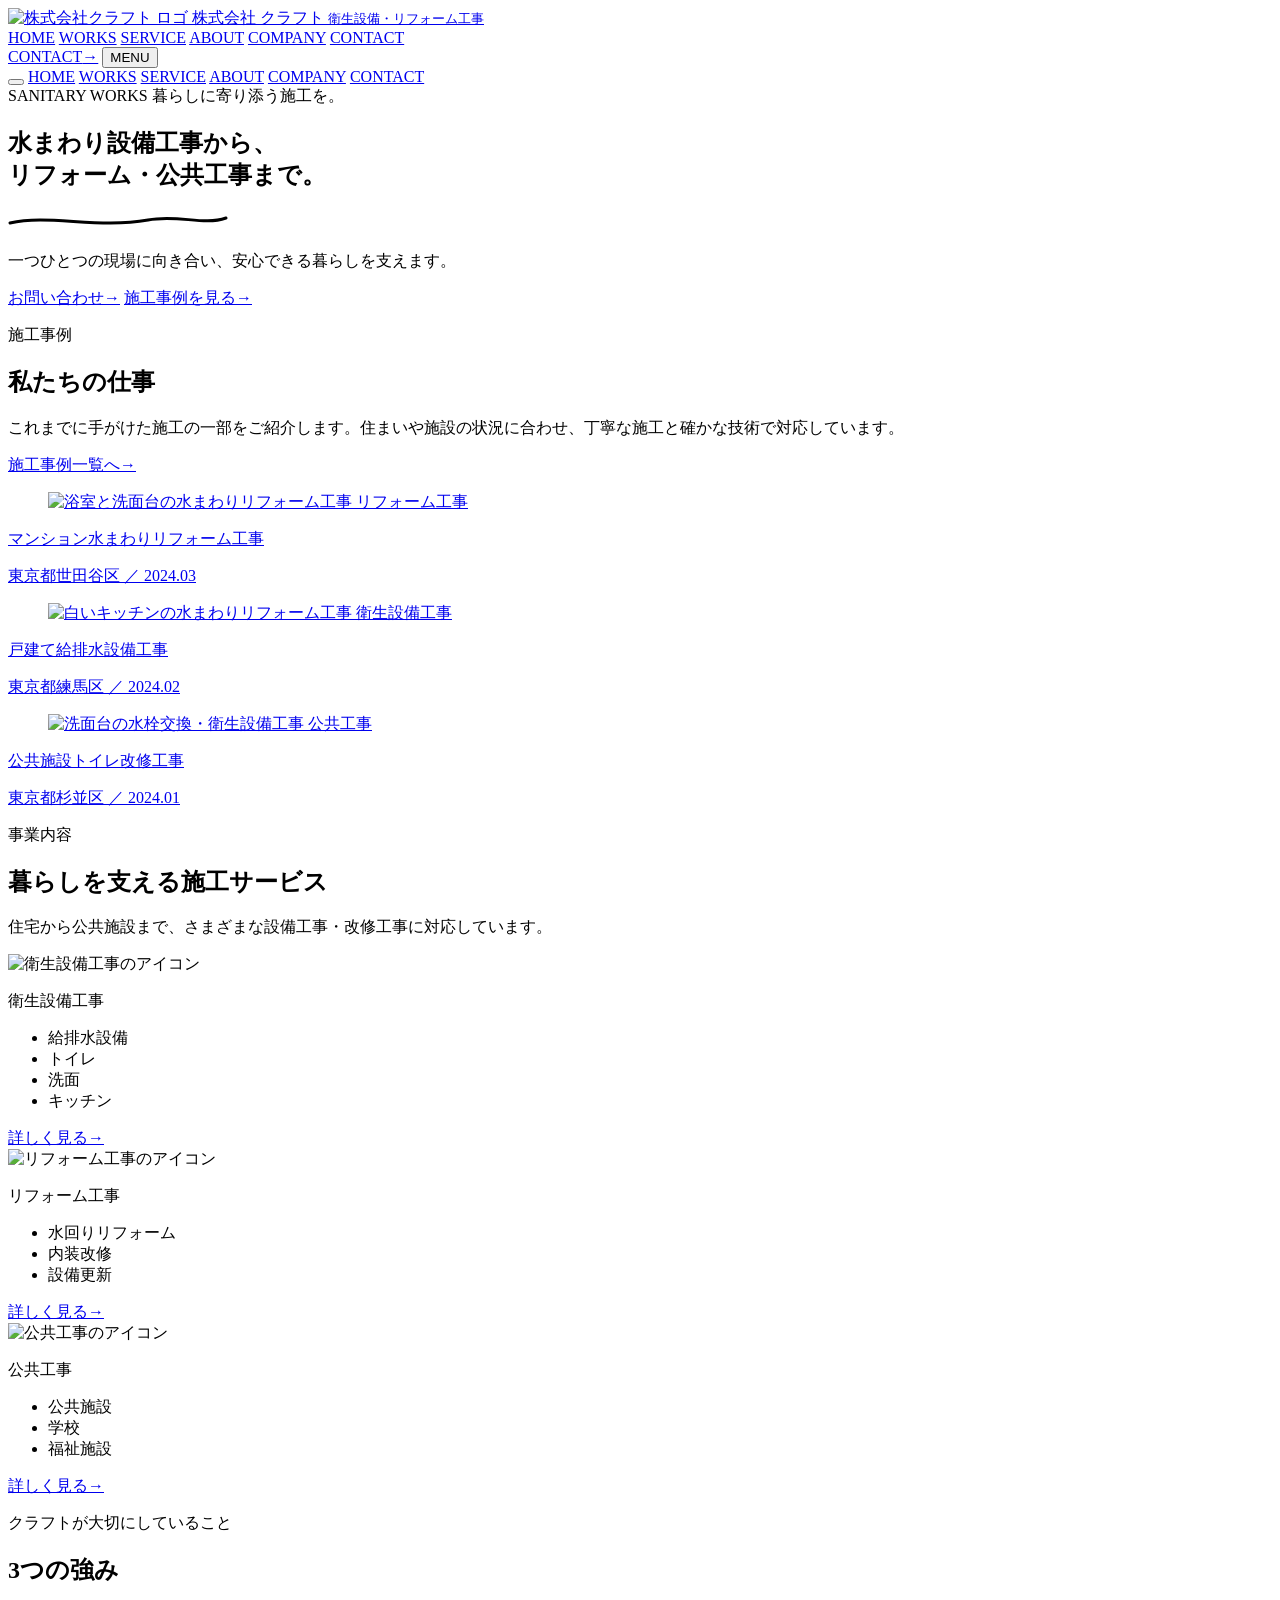
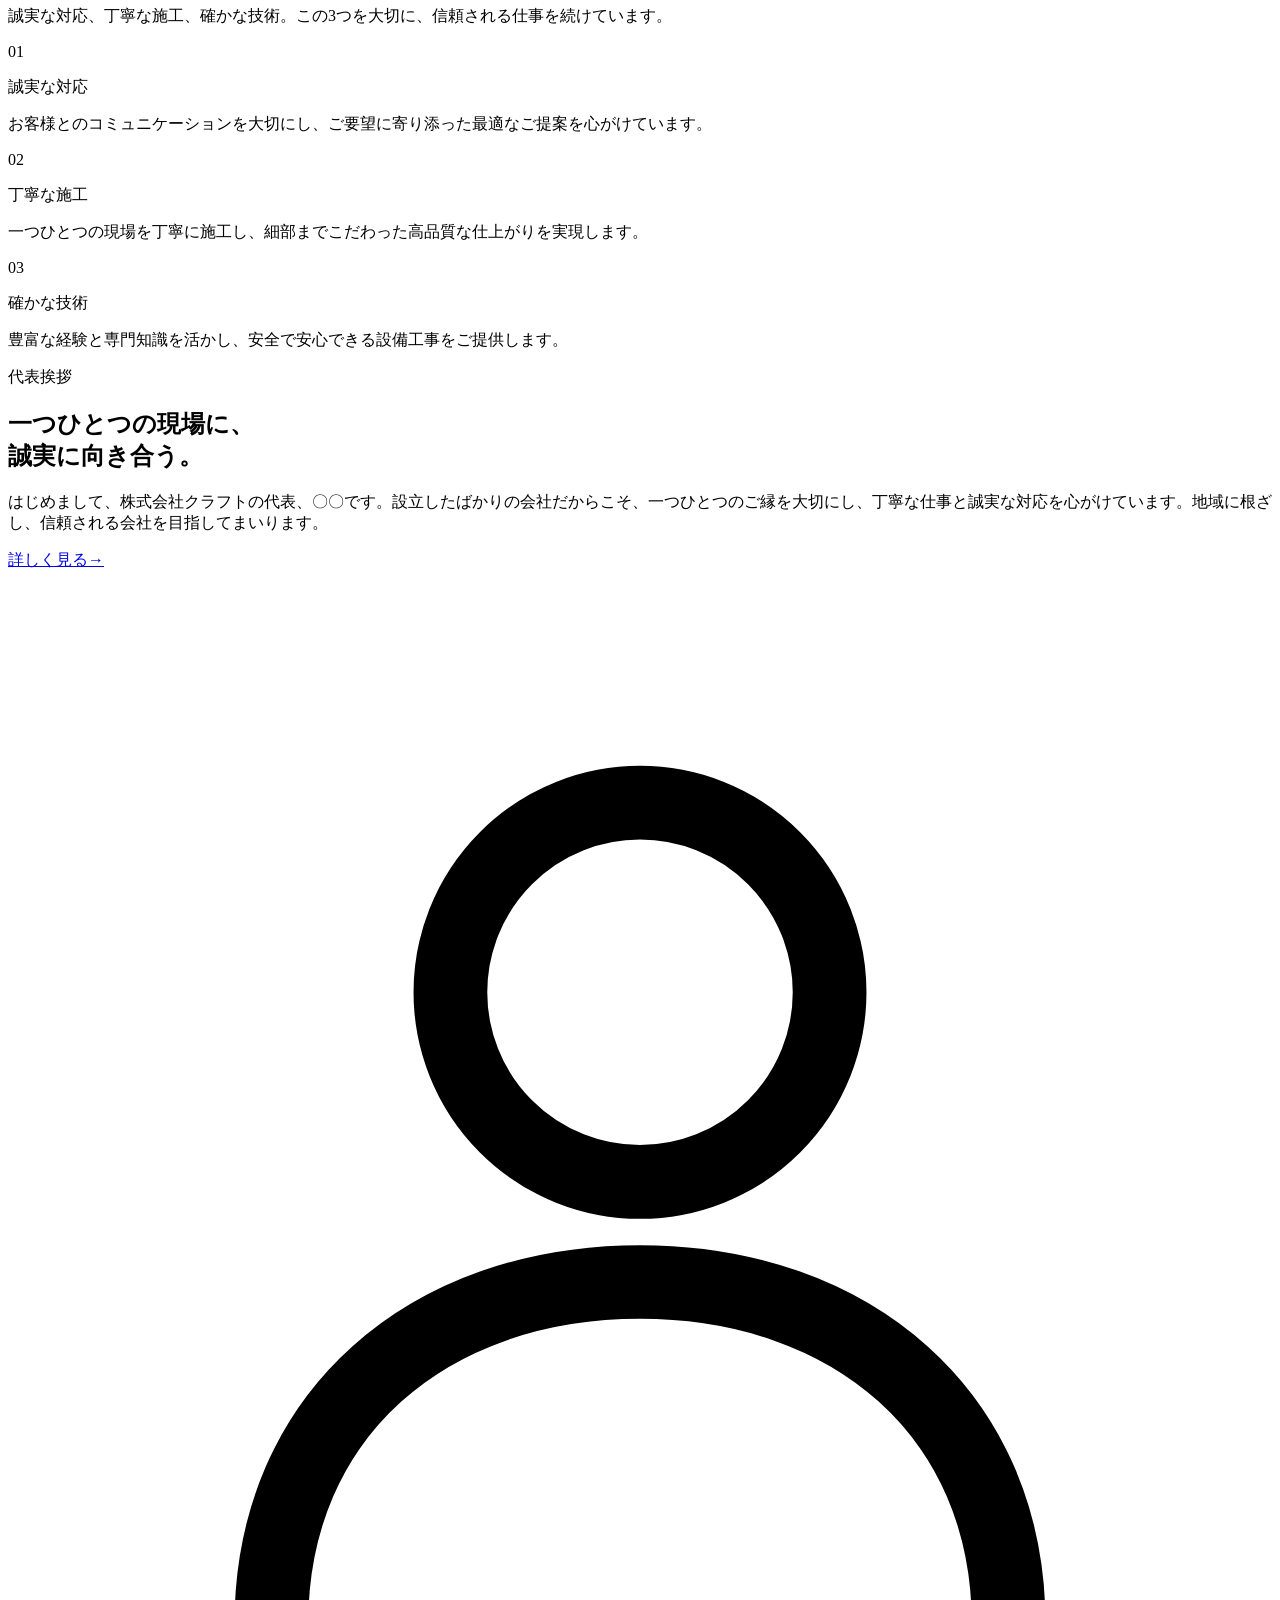
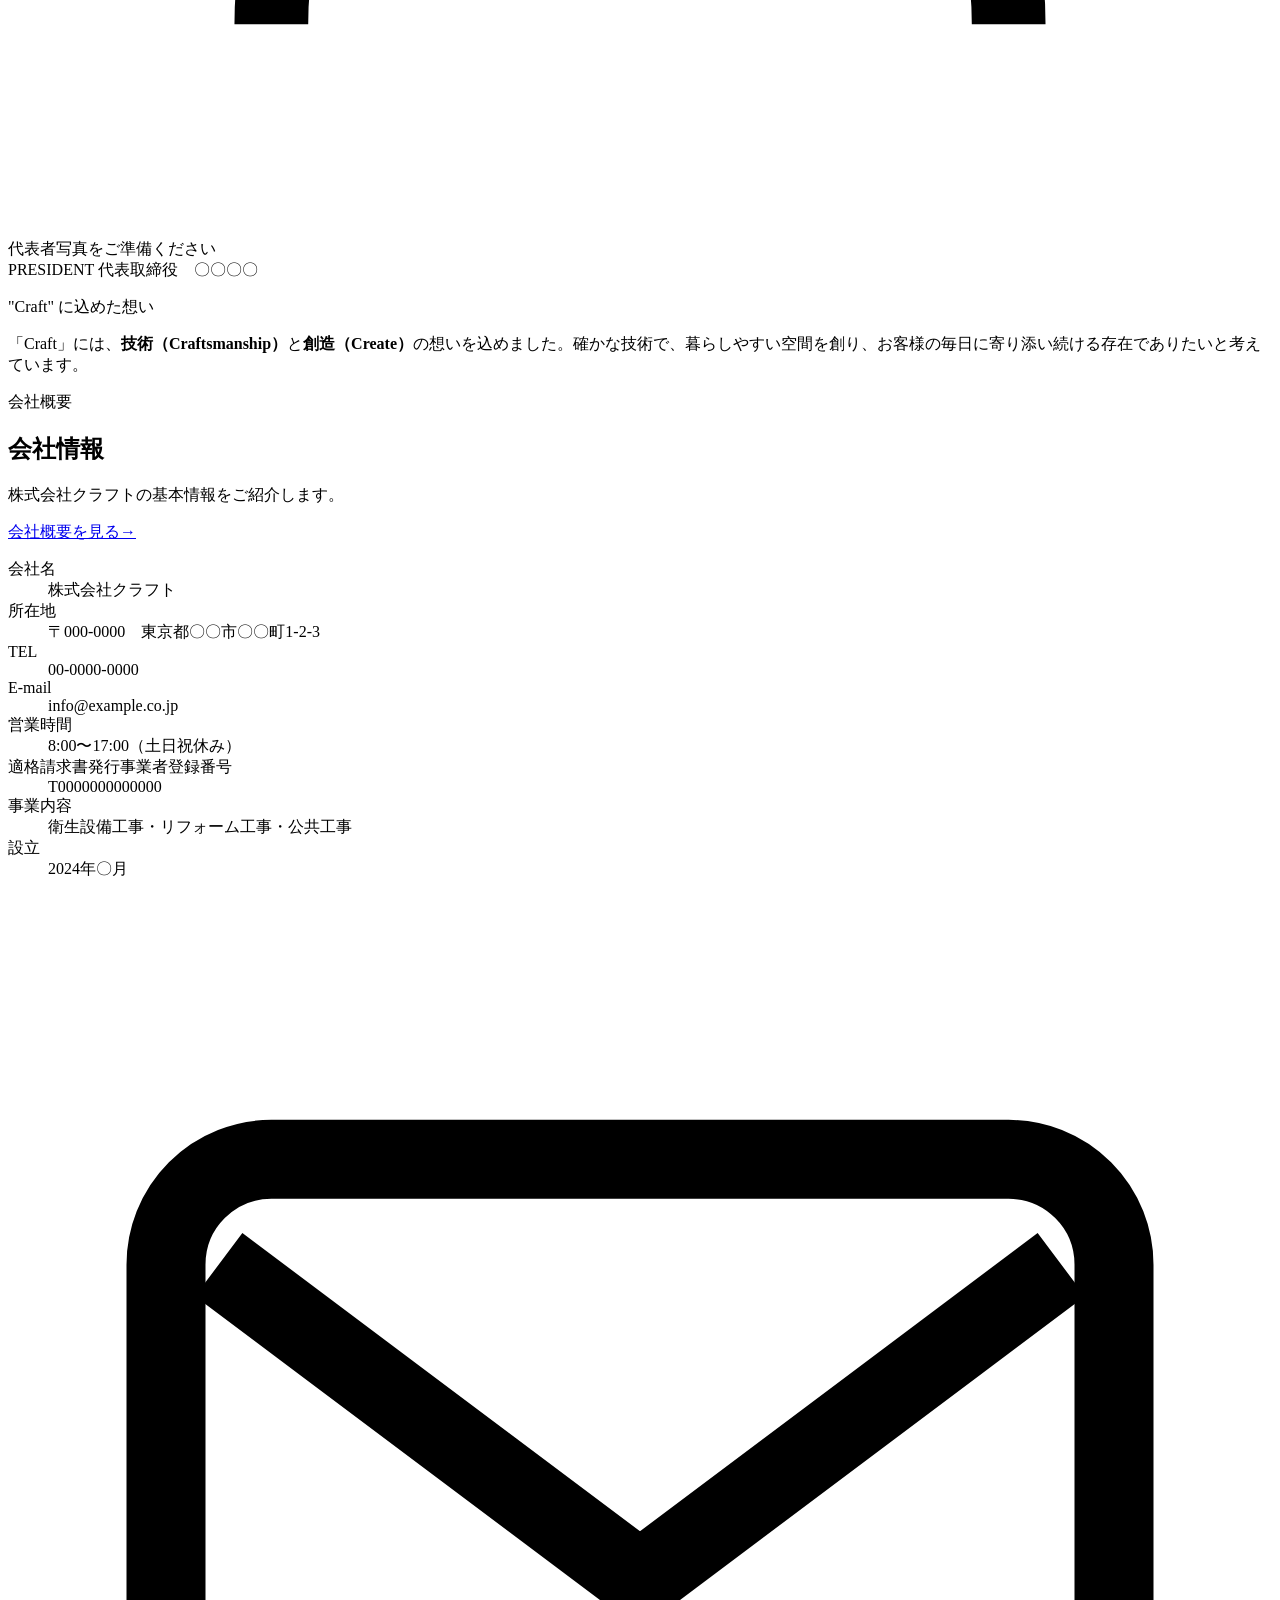
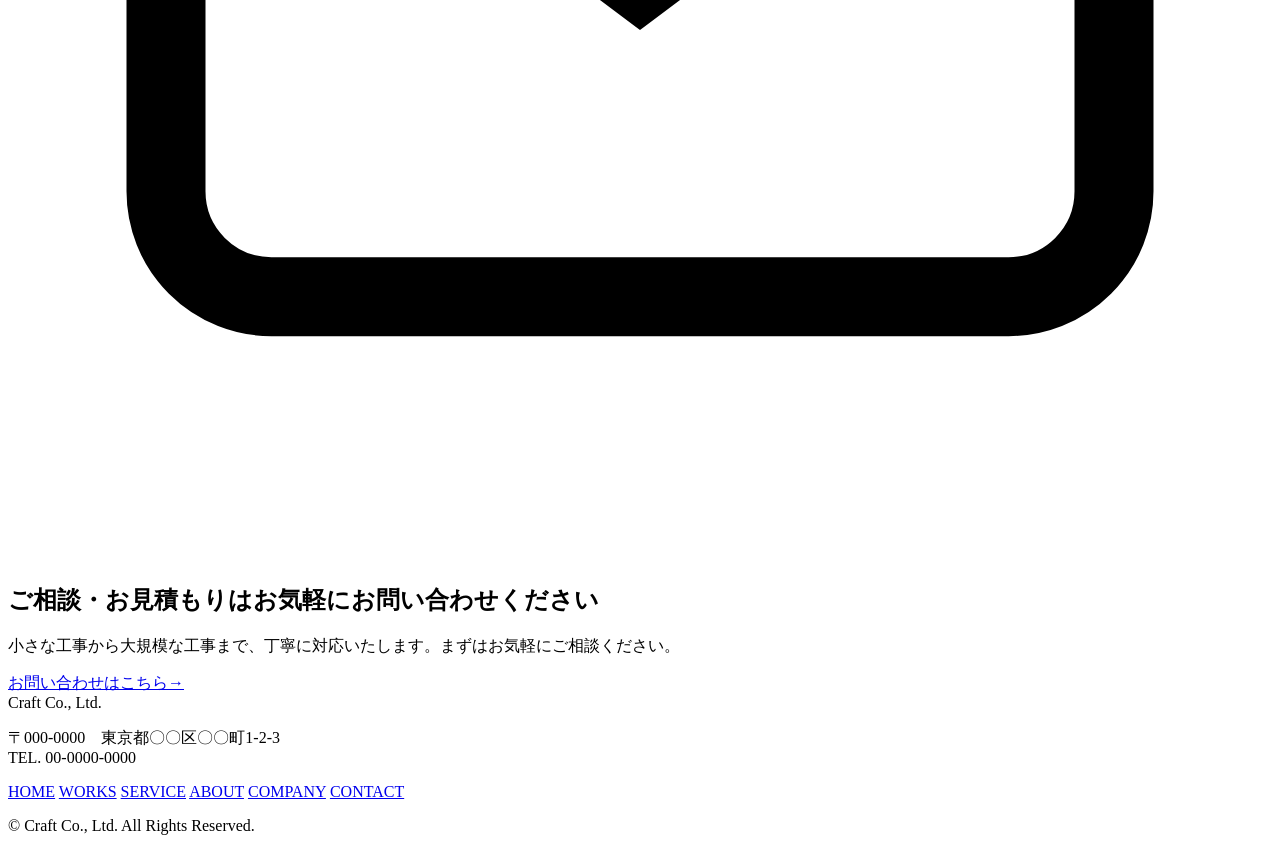
==== commit 6a9ad4fa: "Add files via upload" ====
--- a/index.html
+++ b/index.html
@@ -12,6 +12,10 @@
       href="https://fonts.googleapis.com/css2?family=Anton&family=Oswald:wght@400;500;600;700&family=Inter:wght@300;400;500;600;700&family=Pacifico&family=Noto+Sans+JP:wght@300;400;500;700&display=swap"
       rel="stylesheet"
     />
+    <link
+      href="https://fonts.googleapis.com/css2?family=Kaushan+Script&display=swap"
+      rel="stylesheet"
+    />
     <link rel="stylesheet" href="css/reset.min.css" />
     <link rel="stylesheet" href="css/style.css" />
   </head>
@@ -23,7 +27,7 @@
         <a href="#hero" class="logo">
           <img src="images/logo.webp" alt="株式会社クラフト ロゴ" />
           <span>
-            Craft Co., Ltd.
+            株式会社 クラフト
             <small>衛生設備・リフォーム工事</small>
           </span>
         </a>
@@ -44,7 +48,12 @@
             id="hamburgerBtn"
             aria-label="メニューを開く"
           >
-            <span></span><span></span><span></span>
+            <span class="hamburger__label">MENU</span>
+            <span class="hamburger__lines">
+              <span></span>
+              <span></span>
+              <span></span>
+            </span>
           </button>
         </div>
       </div>
@@ -65,27 +74,23 @@
     <main>
       <!-- HERO -->
       <section class="hero" id="hero">
-        <div class="hero__bg ph">
-          <div class="ph__tag">
-            <svg
-              viewBox="0 0 24 24"
-              fill="none"
-              stroke="currentColor"
-              stroke-width="1.4"
-            >
-              <rect x="3" y="5" width="18" height="14" rx="1.2" />
-              <circle cx="12" cy="12" r="3.4" />
-              <path d="M8 5l1.3-2h5.4L16 5" />
-            </svg>
-            <span>施工写真をご準備ください</span>
-          </div>
+        <div class="hero__bg">
+          <div class="hero__slide hero__slide--1"></div>
+
+          <div class="hero__slide hero__slide--2"></div>
+
+          <div class="hero__slide hero__slide--3"></div>
         </div>
         <div class="hero__overlay"></div>
         <div class="wrap hero__inner">
           <div class="hero__text reveal">
-            <p class="eyebrow">暮らしに寄り添う施工を。</p>
+            <div class="hero__label">
+              <span class="hero__label-en">SANITARY WORKS</span>
+              <span class="hero__label-ja">暮らしに寄り添う施工を。</span>
+            </div>
+
             <h1 class="hero__title">
-              水まわりの設備工事から<br />リフォーム・公共工事まで。
+              水まわり設備工事から、<br />リフォーム・公共工事まで。
             </h1>
             <svg
               class="hero__underline"
@@ -136,20 +141,14 @@
             <div class="works__grid">
               <a href="#" class="works__item reveal">
                 <div class="frame">
-                  <div class="ph">
+                  <figure class="works__photo">
+                    <img
+                      src="images/works-01.jpg"
+                      alt="浴室と洗面台の水まわりリフォーム工事"
+                      loading="lazy"
+                    />
                     <span class="works__chip">リフォーム工事</span>
-                    <div class="ph__tag">
-                      <svg
-                        viewBox="0 0 24 24"
-                        fill="none"
-                        stroke="currentColor"
-                        stroke-width="1.4"
-                      >
-                        <rect x="3" y="5" width="18" height="14" rx="1.2" />
-                        <circle cx="12" cy="12" r="3.4" />
-                      </svg>
-                    </div>
-                  </div>
+                  </figure>
                 </div>
                 <p class="works__title">マンション水まわりリフォーム工事</p>
                 <p class="works__meta">東京都世田谷区 ／ 2024.03</p>
@@ -157,20 +156,14 @@
 
               <a href="#" class="works__item reveal">
                 <div class="frame">
-                  <div class="ph">
+                  <figure class="works__photo">
+                    <img
+                      src="images/works-02.jpg"
+                      alt="白いキッチンの水まわりリフォーム工事"
+                      loading="lazy"
+                    />
                     <span class="works__chip">衛生設備工事</span>
-                    <div class="ph__tag">
-                      <svg
-                        viewBox="0 0 24 24"
-                        fill="none"
-                        stroke="currentColor"
-                        stroke-width="1.4"
-                      >
-                        <rect x="3" y="5" width="18" height="14" rx="1.2" />
-                        <circle cx="12" cy="12" r="3.4" />
-                      </svg>
-                    </div>
-                  </div>
+                  </figure>
                 </div>
                 <p class="works__title">戸建て給排水設備工事</p>
                 <p class="works__meta">東京都練馬区 ／ 2024.02</p>
@@ -178,20 +171,14 @@
 
               <a href="#" class="works__item reveal">
                 <div class="frame">
-                  <div class="ph">
+                  <figure class="works__photo">
+                    <img
+                      src="images/works-03.jpg"
+                      alt="洗面台の水栓交換・衛生設備工事"
+                      loading="lazy"
+                    />
                     <span class="works__chip">公共工事</span>
-                    <div class="ph__tag">
-                      <svg
-                        viewBox="0 0 24 24"
-                        fill="none"
-                        stroke="currentColor"
-                        stroke-width="1.4"
-                      >
-                        <rect x="3" y="5" width="18" height="14" rx="1.2" />
-                        <circle cx="12" cy="12" r="3.4" />
-                      </svg>
-                    </div>
-                  </div>
+                  </figure>
                 </div>
                 <p class="works__title">公共施設トイレ改修工事</p>
                 <p class="works__meta">東京都杉並区 ／ 2024.01</p>
@@ -219,16 +206,10 @@
               <div class="service__card reveal">
                 <div class="service__top">
                   <span class="service__icon">
-                    <svg
-                      viewBox="0 0 24 24"
-                      fill="none"
-                      stroke="currentColor"
-                      stroke-width="1.6"
-                    >
-                      <path
-                        d="M12 3c2.5 3 5 6.2 5 9.3a5 5 0 0 1-10 0C7 9.2 9.5 6 12 3Z"
-                      />
-                    </svg>
+                    <img
+                      src="images/sanitary-works.svg"
+                      alt="衛生設備工事のアイコン"
+                    />
                   </span>
                   <p class="service__title">衛生設備工事</p>
                 </div>
@@ -246,17 +227,10 @@
               <div class="service__card reveal">
                 <div class="service__top">
                   <span class="service__icon">
-                    <svg
-                      viewBox="0 0 24 24"
-                      fill="none"
-                      stroke="currentColor"
-                      stroke-width="1.6"
-                    >
-                      <path d="M3 11.5 12 4l9 7.5" />
-                      <path
-                        d="M5.5 10v8.5a1 1 0 0 0 1 1H9.5v-5h5v5h3a1 1 0 0 0 1-1V10"
-                      />
-                    </svg>
+                    <img
+                      src="images/reform.svg"
+                      alt="リフォーム工事のアイコン"
+                    />
                   </span>
                   <p class="service__title">リフォーム工事</p>
                 </div>
@@ -273,16 +247,10 @@
               <div class="service__card reveal">
                 <div class="service__top">
                   <span class="service__icon">
-                    <svg
-                      viewBox="0 0 24 24"
-                      fill="none"
-                      stroke="currentColor"
-                      stroke-width="1.6"
-                    >
-                      <rect x="4" y="10" width="16" height="10" rx="1" />
-                      <path d="M9 20v-5h6v5" />
-                      <path d="M8 10V6a4 4 0 0 1 8 0v4" />
-                    </svg>
+                    <img
+                      src="images/public-works.svg"
+                      alt="公共工事のアイコン"
+                    />
                   </span>
                   <p class="service__title">公共工事</p>
                 </div>
@@ -380,7 +348,7 @@
               </div>
             </div>
             <div class="about__belief reveal">
-              <p class="about__belief-title">Craftに込めた想い</p>
+              <p class="about__belief-title">"Craft" に込めた想い</p>
               <div class="about__belief-rule"></div>
               <p>
                 「Craft」には、<strong>技術（Craftsmanship）</strong>と<strong>創造（Create）</strong>の想いを込めました。確かな技術で、暮らしやすい空間を創り、お客様の毎日に寄り添い続ける存在でありたいと考えています。
@@ -413,6 +381,22 @@
               <div class="company__row">
                 <dt>所在地</dt>
                 <dd>〒000-0000　東京都〇〇市〇〇町1-2-3</dd>
+              </div>
+              <div class="company__row">
+                <dt>TEL</dt>
+                <dd>00-0000-0000</dd>
+              </div>
+              <div class="company__row">
+                <dt>E-mail</dt>
+                <dd>info@example.co.jp</dd>
+              </div>
+              <div class="company__row">
+                <dt>営業時間</dt>
+                <dd>8:00〜17:00（土日祝休み）</dd>
+              </div>
+              <div class="company__row">
+                <dt>適格請求書発行事業者登録番号</dt>
+                <dd>T0000000000000</dd>
               </div>
               <div class="company__row">
                 <dt>事業内容</dt>
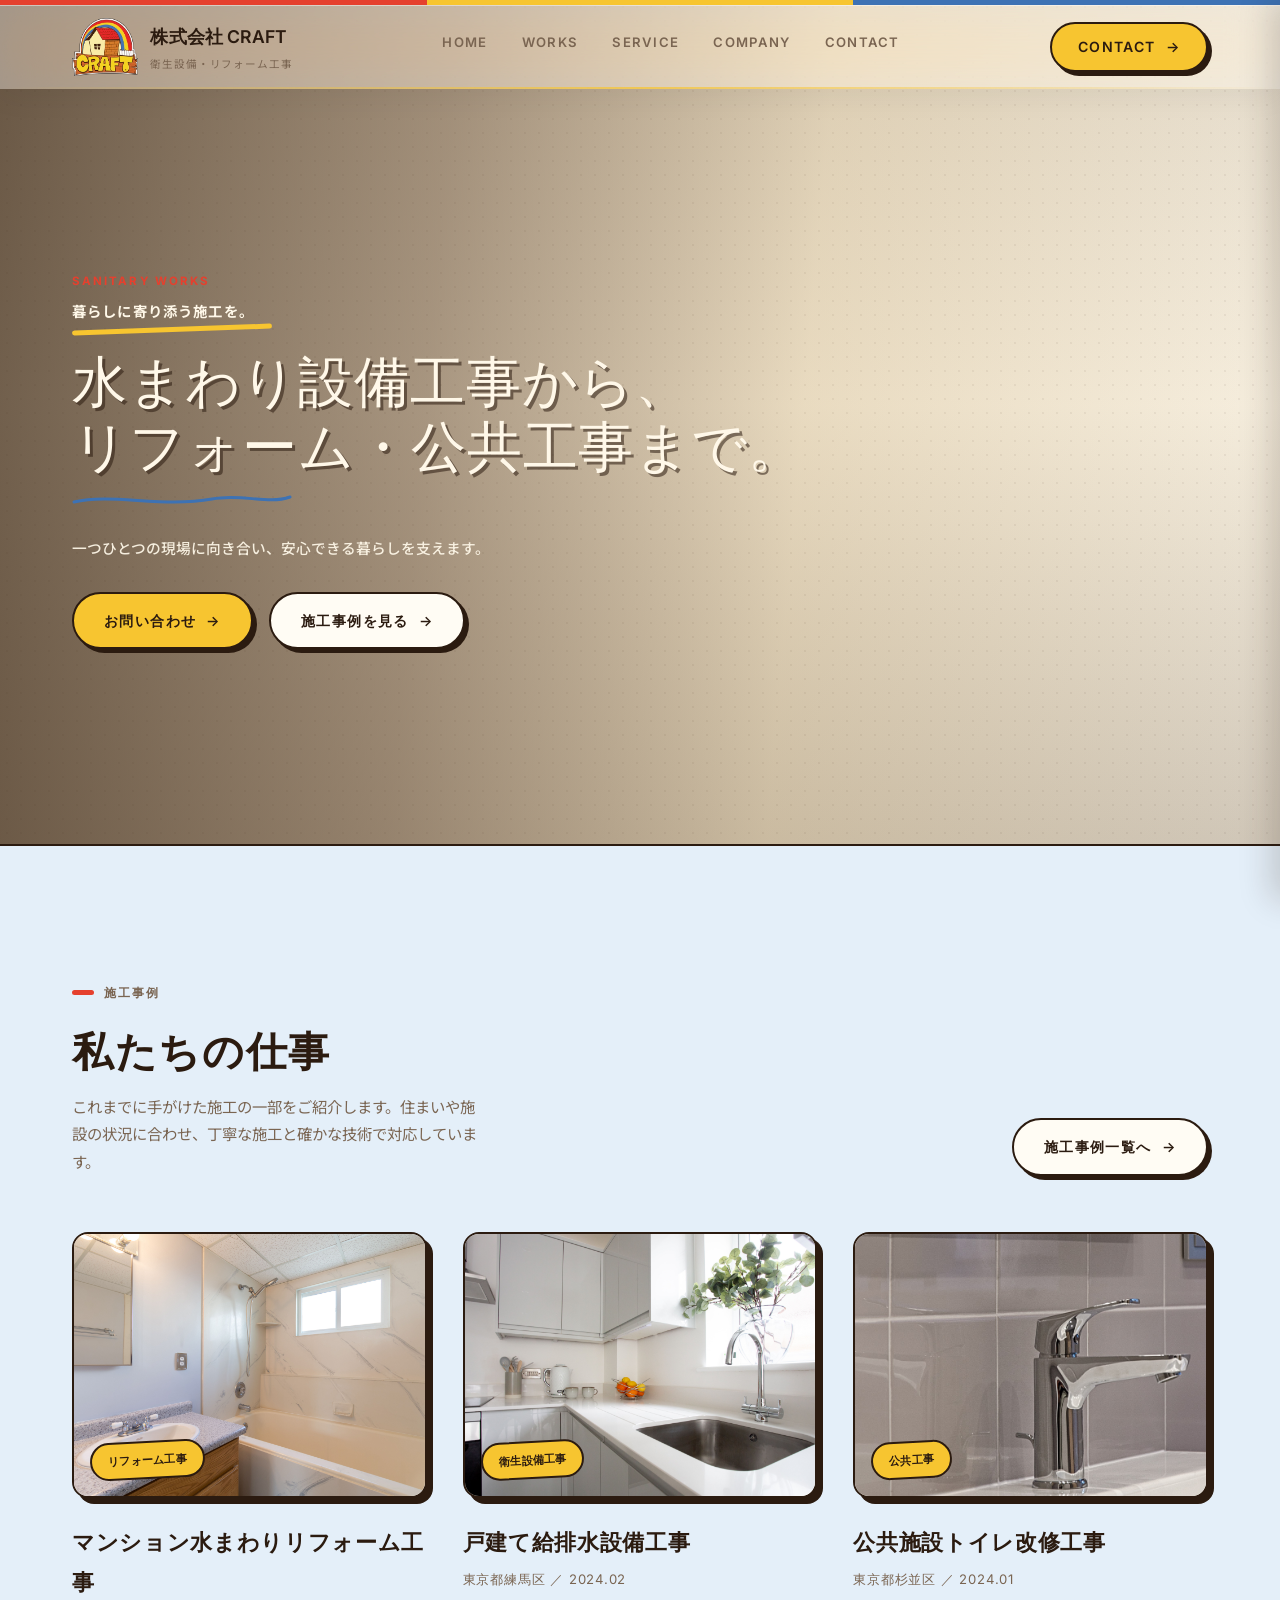
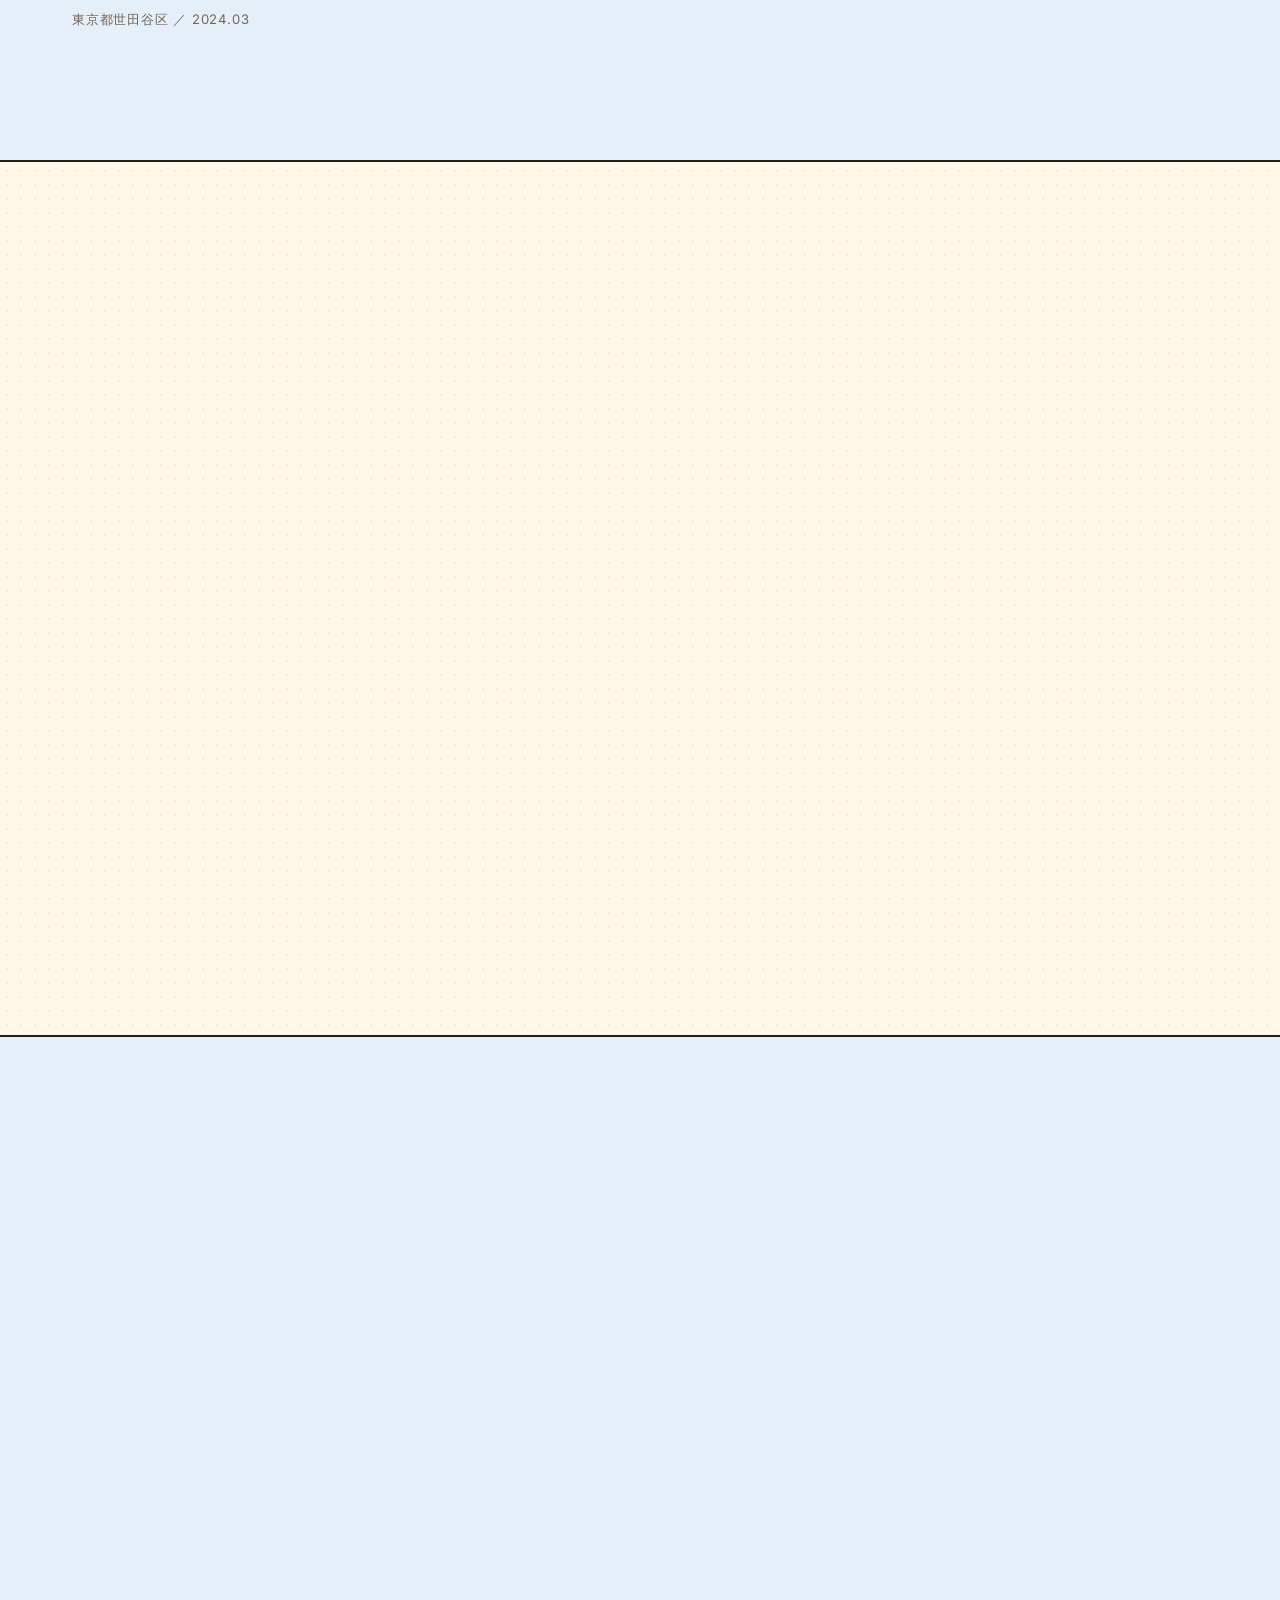
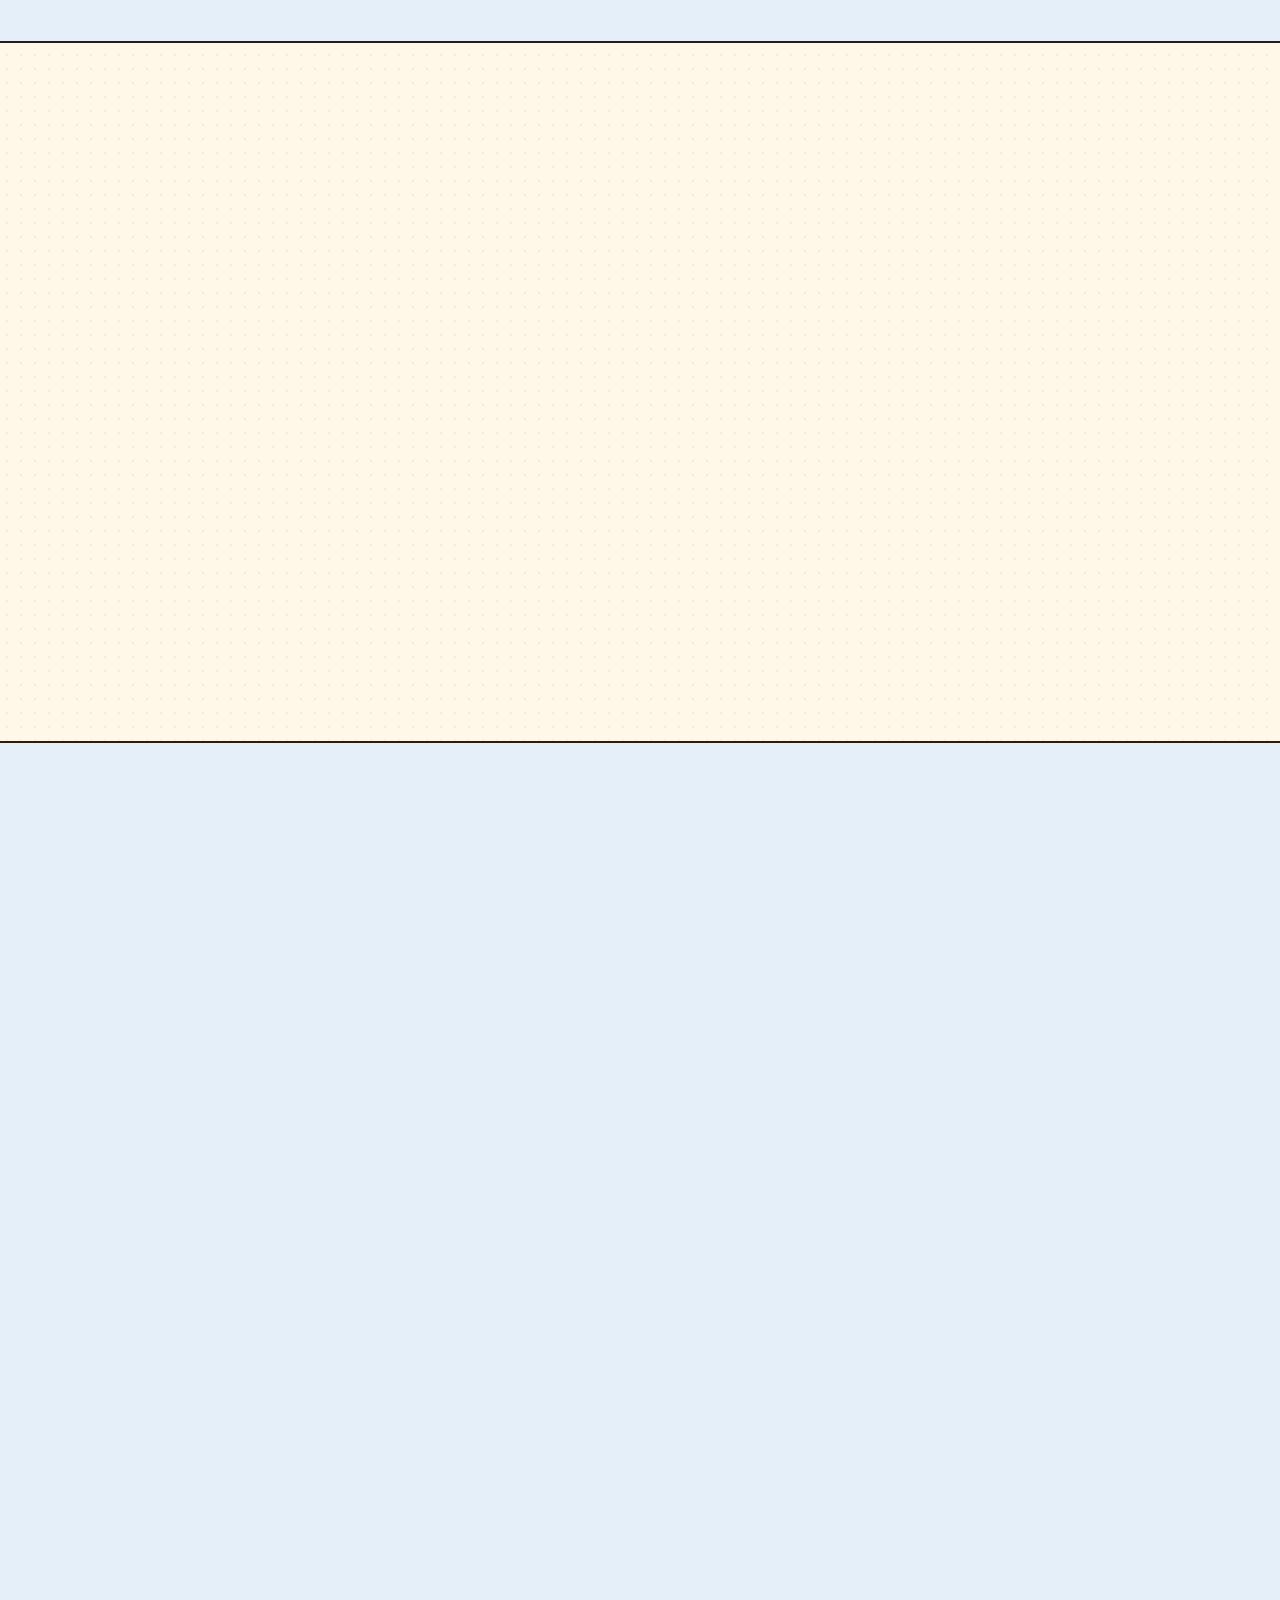
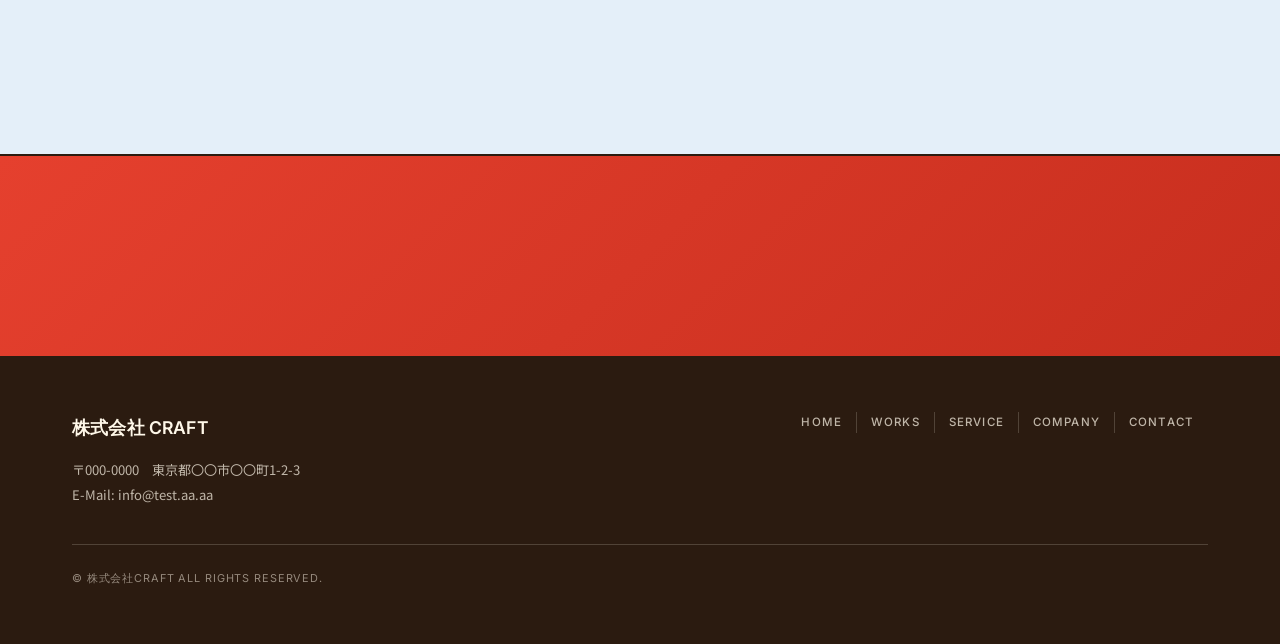
==== commit cd1c636b: "Add files via upload" ====
--- a/index.html
+++ b/index.html
@@ -3,10 +3,10 @@
   <head>
     <meta charset="UTF-8" />
     <meta name="viewport" content="width=device-width, initial-scale=1.0" />
-    <title>株式会社クラフト ｜ 衛生設備工事・リフォーム工事</title>
+    <title>株式会社CRAFT ｜ 衛生設備工事・リフォーム工事</title>
     <meta
       name="description"
-      content="株式会社クラフトは、衛生設備工事・リフォーム工事を中心に公共工事まで幅広く対応する施工会社です。一つひとつの現場に誠実に向き合い、安心できる暮らしと快適な空間づくりを支えています。"
+      content="株式会社CRAFTは、衛生設備工事・リフォーム工事を中心に公共工事まで幅広く対応する施工会社です。一つひとつの現場に誠実に向き合い、安心できる暮らしと快適な空間づくりを支えています。"
     />
     <link
       href="https://fonts.googleapis.com/css2?family=Anton&family=Oswald:wght@400;500;600;700&family=Inter:wght@300;400;500;600;700&family=Pacifico&family=Noto+Sans+JP:wght@300;400;500;700&display=swap"
@@ -24,23 +24,22 @@
 
     <header class="site-header">
       <div class="wrap">
-        <a href="#hero" class="logo">
+        <a href="index.html" class="logo">
           <img src="images/logo.webp" alt="株式会社クラフト ロゴ" />
           <span>
-            株式会社 クラフト
+            株式会社 CRAFT
             <small>衛生設備・リフォーム工事</small>
           </span>
         </a>
         <nav class="nav">
-          <a href="#hero" class="is-active">HOME</a>
-          <a href="#works">WORKS</a>
-          <a href="#service">SERVICE</a>
-          <a href="#about">ABOUT</a>
-          <a href="#company">COMPANY</a>
-          <a href="#contact">CONTACT</a>
+          <a href="index.html" class="is-active">HOME</a>
+          <a href="works.html">WORKS</a>
+          <a href="service.html">SERVICE</a>
+          <a href="company.html">COMPANY</a>
+          <a href="contact.html">CONTACT</a>
         </nav>
         <div class="header__right">
-          <a href="#contact" class="btn btn--primary"
+          <a href="contact.html" class="btn btn--primary"
             ><span>CONTACT</span><span class="arrow">→</span></a
           >
           <button
@@ -63,12 +62,11 @@
       <button class="close" id="closeBtn" aria-label="メニューを閉じる">
         <span></span><span></span>
       </button>
-      <a href="#hero">HOME</a>
-      <a href="#works">WORKS</a>
-      <a href="#service">SERVICE</a>
-      <a href="#about">ABOUT</a>
-      <a href="#company">COMPANY</a>
-      <a href="#contact">CONTACT</a>
+      <a href="index.html">HOME</a>
+      <a href="works.html">WORKS</a>
+      <a href="service.html">SERVICE</a>
+      <a href="company.html">COMPANY</a>
+      <a href="contact.html">CONTACT</a>
     </nav>
 
     <main>
@@ -110,10 +108,10 @@
               一つひとつの現場に向き合い、安心できる暮らしを支えます。
             </p>
             <div class="hero__buttons">
-              <a href="#contact" class="btn btn--primary"
+              <a href="contact.html" class="btn btn--primary"
                 ><span>お問い合わせ</span><span class="arrow">→</span></a
               >
-              <a href="#works" class="btn btn--outline"
+              <a href="works.html" class="btn btn--outline"
                 ><span>施工事例を見る</span><span class="arrow">→</span></a
               >
             </div>
@@ -133,7 +131,7 @@
                   これまでに手がけた施工の一部をご紹介します。住まいや施設の状況に合わせ、丁寧な施工と確かな技術で対応しています。
                 </p>
               </div>
-              <a href="#" class="btn btn--outline"
+              <a href="works.html" class="btn btn--outline"
                 ><span>施工事例一覧へ</span><span class="arrow">→</span></a
               >
             </div>
@@ -219,7 +217,7 @@
                   <li>洗面</li>
                   <li>キッチン</li>
                 </ul>
-                <a href="#" class="service__link"
+                <a href="service.html#sanitary" class="service__link"
                   ><span>詳しく見る</span><span class="arrow">→</span></a
                 >
               </div>
@@ -239,7 +237,7 @@
                   <li>内装改修</li>
                   <li>設備更新</li>
                 </ul>
-                <a href="#" class="service__link"
+                <a href="service.html#reform" class="service__link"
                   ><span>詳しく見る</span><span class="arrow">→</span></a
                 >
               </div>
@@ -259,7 +257,7 @@
                   <li>学校</li>
                   <li>福祉施設</li>
                 </ul>
-                <a href="#" class="service__link"
+                <a href="service.html#public" class="service__link"
                   ><span>詳しく見る</span><span class="arrow">→</span></a
                 >
               </div>
@@ -321,9 +319,10 @@
               <p class="lead">
                 はじめまして、株式会社クラフトの代表、〇〇です。設立したばかりの会社だからこそ、一つひとつのご縁を大切にし、丁寧な仕事と誠実な対応を心がけています。地域に根ざし、信頼される会社を目指してまいります。
               </p>
-              <a href="#" class="btn btn--outline" style="margin-top: 32px"
-                ><span>詳しく見る</span><span class="arrow">→</span></a
-              >
+              <a href="company.html#president" class="btn btn--outline">
+                <span>詳しく見る</span>
+                <span class="arrow">→</span>
+              </a>
             </div>
             <div class="about__media reveal">
               <div class="frame">
@@ -368,7 +367,7 @@
                 <h2 class="heading">会社情報</h2>
                 <p class="lead">株式会社クラフトの基本情報をご紹介します。</p>
               </div>
-              <a href="#" class="btn btn--outline"
+              <a href="company.html" class="btn btn--outline"
                 ><span>会社概要を見る</span><span class="arrow">→</span></a
               >
             </div>
@@ -383,12 +382,12 @@
                 <dd>〒000-0000　東京都〇〇市〇〇町1-2-3</dd>
               </div>
               <div class="company__row">
-                <dt>TEL</dt>
-                <dd>00-0000-0000</dd>
-              </div>
-              <div class="company__row">
-                <dt>E-mail</dt>
-                <dd>info@example.co.jp</dd>
+                <dt>連絡先</dt>
+                <dd>
+                  お問い合わせフォームよりご連絡ください。<br />
+                  内容を確認のうえ、担当者よりご連絡いたします。
+                  <small>※お電話での受付は行っておりません。</small>
+                </dd>
               </div>
               <div class="company__row">
                 <dt>営業時間</dt>
@@ -434,7 +433,7 @@
                 小さな工事から大規模な工事まで、丁寧に対応いたします。まずはお気軽にご相談ください。
               </p>
             </div>
-            <a href="#" class="btn btn--light"
+            <a href="contact.html" class="btn btn--light"
               ><span>お問い合わせはこちら</span><span class="arrow">→</span></a
             >
           </div>
@@ -446,76 +445,23 @@
       <div class="wrap">
         <div class="footer__top">
           <div class="footer__brand">
-            <span class="logo">Craft Co., Ltd.</span>
-            <p>〒000-0000　東京都〇〇区〇〇町1-2-3<br />TEL. 00-0000-0000</p>
+            <span class="logo">株式会社 CRAFT</span>
+            <p>
+              〒000-0000　東京都〇〇市〇〇町1-2-3<br />E-Mail: info@test.aa.aa
+            </p>
           </div>
           <nav class="footer__nav">
-            <a href="#hero">HOME</a>
-            <a href="#works">WORKS</a>
-            <a href="#service">SERVICE</a>
-            <a href="#about">ABOUT</a>
-            <a href="#company">COMPANY</a>
-            <a href="#contact">CONTACT</a>
+            <a href="index.html">HOME</a>
+            <a href="works.html">WORKS</a>
+            <a href="service.html">SERVICE</a>
+            <a href="company.html">COMPANY</a>
+            <a href="contact.html">CONTACT</a>
           </nav>
         </div>
-        <p class="footer__bottom">© Craft Co., Ltd. All Rights Reserved.</p>
+        <p class="footer__bottom">© 株式会社CRAFT All Rights Reserved.</p>
       </div>
     </footer>
 
-    <script>
-      // Mobile nav toggle
-      const hamburgerBtn = document.getElementById("hamburgerBtn");
-      const closeBtn = document.getElementById("closeBtn");
-      const mobileNav = document.getElementById("mobileNav");
-      hamburgerBtn.addEventListener("click", () =>
-        mobileNav.classList.add("is-open"),
-      );
-      closeBtn.addEventListener("click", () =>
-        mobileNav.classList.remove("is-open"),
-      );
-      mobileNav
-        .querySelectorAll("a")
-        .forEach((a) =>
-          a.addEventListener("click", () =>
-            mobileNav.classList.remove("is-open"),
-          ),
-        );
-
-      // Scroll reveal
-      const revealEls = document.querySelectorAll(".reveal");
-      const io = new IntersectionObserver(
-        (entries) => {
-          entries.forEach((entry) => {
-            if (entry.isIntersecting) {
-              entry.target.classList.add("is-visible");
-              io.unobserve(entry.target);
-            }
-          });
-        },
-        { threshold: 0.15 },
-      );
-      revealEls.forEach((el) => io.observe(el));
-
-      // Active nav link on scroll
-      const sections = document.querySelectorAll("main .block");
-      const navLinks = document.querySelectorAll(".nav a");
-      const navIO = new IntersectionObserver(
-        (entries) => {
-          entries.forEach((entry) => {
-            if (entry.isIntersecting) {
-              const id = entry.target.getAttribute("id");
-              navLinks.forEach((link) => {
-                link.classList.toggle(
-                  "is-active",
-                  link.getAttribute("href") === "#" + id,
-                );
-              });
-            }
-          });
-        },
-        { threshold: 0.5 },
-      );
-      sections.forEach((sec) => navIO.observe(sec));
-    </script>
+    <script src="js/main.js"></script>
   </body>
 </html>
--- a/css/style.css
+++ b/css/style.css
@@ -0,0 +1,1679 @@
+/* ==================================================
+   style.css  |  株式会社クラフト  Corporate Site
+   -------------------------------------------------
+   ロゴカラー参照
+     Yellow  #F7C530 / Deep #E0A815 / Soft #FDEFC4
+     Red     #E5402E / Deep #C72E1E
+     Blue    #3D72B4 / Deep #2C5588 / Soft #E4EFF9
+   -------------------------------------------------
+   フォント（BRONSON & CO. 参照）
+     Hero    : Anton            （ヒーロー大見出し・超極太）
+     Display : Oswald           （セクション見出し・コンデンスドアメリカン）
+     Body    : Noto Sans JP     （日本語本文）
+     Label   : Inter            （ボタン・ラベル・メタ情報）
+     Accent  : Pacifico         （装飾アクセント）
+   ================================================== */
+
+/* ===================== Tokens ===================== */
+:root {
+  --cream: #fff8e9;
+  --off-white: #fffcf4;
+  --paper: #ffffff;
+
+  --yellow: #f7c530;
+  --yellow-deep: #e0a815;
+  --yellow-soft: #fdefc4;
+
+  --red: #e5402e;
+  --red-deep: #c72e1e;
+
+  --blue: #3d72b4;
+  --blue-deep: #2c5588;
+  --blue-soft: #e4eff9;
+
+  --ink: #2b1b10;
+  --ink-soft: #7a6552;
+  --line: #eadfc8;
+  --white: #ffffff;
+
+  /* ── Fonts ── */
+  --f-hero: "Anton", sans-serif; /* ヒーロー大見出し */
+  --f-display: "Oswald", sans-serif; /* セクション見出し */
+  --f-body: "Noto Sans JP", sans-serif; /* 日本語本文 */
+  --f-label: "Inter", sans-serif; /* ボタン・ラベル */
+  --f-accent: "Kaushan Script", cursive; /* 装飾アクセント */
+
+  /* ── Font sizes ── */
+  --fs-hero: clamp(2.5rem, 4.3vw, 3.9rem); /* ヒーロータイトル */
+  --fs-h2: clamp(1.8rem, 3.2vw, 2.8rem); /* セクション見出し */
+  --fs-h2-sub: clamp(1.1rem, 1.8vw, 1.4rem); /* サブ見出し */
+  --fs-eyebrow: 0.76rem; /* アイブロウラベル */
+  --fs-body: 0.96rem; /* 本文 */
+  --fs-small: 0.82rem; /* 補足・メタ */
+  --fs-btn: 0.88rem; /* ボタン */
+
+  --side: clamp(24px, 6vw, 72px);
+  --gap-lg: clamp(28px, 5vw, 72px);
+  --header-h: 84px;
+  --stripe-h: 5px;
+}
+
+* {
+  box-sizing: border-box;
+}
+html {
+  scroll-behavior: smooth;
+}
+body {
+  margin: 0;
+  background-color: var(--cream);
+  background-image: radial-gradient(
+    rgba(43, 27, 16, 0.06) 1px,
+    transparent 1px
+  );
+  background-size: 14px 14px;
+  color: var(--ink);
+  font-family: var(--f-body);
+  font-weight: 400;
+  line-height: 1.8;
+  -webkit-font-smoothing: antialiased;
+}
+img,
+svg {
+  display: block;
+  max-width: 100%;
+}
+a {
+  color: inherit;
+  text-decoration: none;
+}
+ul {
+  margin: 0;
+  padding: 0;
+  list-style: none;
+}
+h1,
+h2,
+h3,
+p {
+  margin: 0;
+}
+button {
+  font: inherit;
+  background: none;
+  border: none;
+  cursor: pointer;
+}
+
+:focus-visible {
+  outline: 3px solid var(--blue);
+  outline-offset: 3px;
+}
+
+.wrap {
+  max-width: 1280px;
+  margin-inline: auto;
+  padding-inline: var(--side);
+}
+
+/* ===================== Top stripe ===================== */
+.top-stripe {
+  position: fixed;
+  top: 0;
+  left: 0;
+  right: 0;
+  z-index: 55;
+  height: var(--stripe-h);
+  background: linear-gradient(
+    90deg,
+    var(--red) 0 33.333%,
+    var(--yellow) 33.333% 66.666%,
+    var(--blue) 66.666% 100%
+  );
+}
+
+/* ===================== Section ===================== */
+.block {
+  padding-block: clamp(64px, 10vw, 132px);
+  border-bottom: 2.5px solid var(--ink);
+  scroll-margin-top: var(--header-h);
+}
+.block--soft {
+  background: var(--blue-soft);
+}
+.block--dark {
+  background: linear-gradient(135deg, var(--red) 0%, var(--red-deep) 100%);
+  color: var(--cream);
+  border-bottom: none;
+}
+
+/* =============== Eyebrow / headings ================= */
+.eyebrow {
+  display: inline-flex;
+  align-items: center;
+  gap: 10px;
+  font-family: var(--f-label);
+  font-weight: 600;
+  font-size: var(--fs-eyebrow);
+  letter-spacing: 0.16em;
+  color: var(--ink-soft);
+  margin-bottom: 18px;
+  text-transform: uppercase;
+}
+.block--dark .eyebrow {
+  color: var(--cream);
+}
+.eyebrow::before {
+  content: "";
+  width: 22px;
+  height: 5px;
+  border-radius: 3px;
+  background: var(--red);
+}
+.block--dark .eyebrow::before {
+  background: var(--white);
+}
+
+h2.heading {
+  font-family: var(--f-display);
+  font-weight: 700;
+  color: var(--ink);
+  line-height: 1.3;
+  letter-spacing: 0.04em;
+  font-size: var(--fs-h2);
+}
+
+.hero__title {
+  font-family: var(--f-hero);
+  font-weight: 400; /* Anton is single-weight — inherently bold */
+  color: var(--ink);
+  line-height: 1.08;
+  letter-spacing: 0.04em;
+}
+.block--dark h2.heading {
+  color: var(--white);
+}
+
+.lead {
+  font-size: var(--fs-body);
+  color: var(--ink-soft);
+  max-width: 46ch;
+  margin-top: 18px;
+}
+.block--dark .lead {
+  color: rgba(255, 248, 233, 0.92);
+}
+
+/* ==================== Buttons ===================== */
+.btn {
+  display: inline-flex;
+  align-items: center;
+  gap: 10px;
+  padding: 14px 30px;
+  font-family: var(--f-label);
+  font-weight: 600;
+  font-size: var(--fs-btn);
+  letter-spacing: 0.1em;
+  text-transform: uppercase;
+  border: 2.5px solid var(--ink);
+  border-radius: 999px;
+  transition:
+    background 0.25s ease,
+    color 0.25s ease,
+    transform 0.2s ease,
+    box-shadow 0.2s ease;
+}
+.btn .arrow {
+  transition: transform 0.3s;
+}
+.btn:hover .arrow {
+  transform: translateX(5px);
+}
+
+.btn--primary {
+  background: var(--yellow);
+  color: var(--ink);
+  box-shadow: 4px 4px 0 var(--ink);
+}
+.btn--primary:hover {
+  box-shadow: 7px 7px 0 var(--ink);
+  transform: translate(-3px, -3px);
+}
+
+.btn--outline {
+  background: var(--off-white);
+  color: var(--ink);
+  box-shadow: 4px 4px 0 var(--ink);
+}
+.btn--outline:hover {
+  background: var(--ink);
+  color: var(--cream);
+  box-shadow: 7px 7px 0 var(--yellow);
+  transform: translate(-3px, -3px);
+}
+
+.btn--light {
+  background: var(--cream);
+  color: var(--ink);
+  box-shadow: 4px 4px 0 var(--ink);
+}
+.btn--light:hover {
+  background: var(--white);
+  box-shadow: 7px 7px 0 var(--ink);
+  transform: translate(-3px, -3px);
+}
+
+.btn--ghost {
+  color: var(--ink);
+  border: none;
+  border-bottom: 2px solid var(--line);
+  border-radius: 0;
+  padding: 6px 0;
+}
+.btn--ghost:hover {
+  border-color: var(--red);
+  color: var(--red);
+}
+.block--dark .btn--ghost {
+  color: var(--cream);
+  border-color: rgba(255, 248, 233, 0.4);
+}
+
+/* ============= Placeholder photography ============ */
+.ph {
+  position: relative;
+  width: 100%;
+  aspect-ratio: var(--r, 4/5);
+  overflow: hidden;
+  border: 2.5px solid var(--ink);
+  border-radius: 16px;
+  background: var(--yellow-soft);
+}
+.ph::before {
+  content: "";
+  position: absolute;
+  inset: 0;
+  background-image: radial-gradient(
+    rgba(43, 27, 16, 0.16) 1.6px,
+    transparent 1.6px
+  );
+  background-size: 13px 13px;
+}
+.ph__tag {
+  position: absolute;
+  inset: 0;
+  display: flex;
+  flex-direction: column;
+  align-items: center;
+  justify-content: center;
+  gap: 10px;
+  font-family: var(--f-label);
+  font-weight: 500;
+  font-size: 0.7rem;
+  letter-spacing: 0.1em;
+  color: var(--ink-soft);
+}
+.ph__tag svg {
+  width: 28px;
+  height: 28px;
+  opacity: 0.75;
+}
+
+.frame {
+  position: relative;
+}
+.frame .ph {
+  box-shadow: 6px 6px 0 var(--ink);
+}
+.hero__bg.ph {
+  border: none;
+  border-radius: 0;
+  box-shadow: none;
+}
+.hero__bg.ph::before {
+  background-image: radial-gradient(
+    rgba(43, 27, 16, 0.1) 1.6px,
+    transparent 1.6px
+  );
+}
+
+/* ===================== Header ===================== */
+.site-header {
+  position: fixed;
+  top: var(--stripe-h);
+  left: 0;
+  right: 0;
+  z-index: 50;
+  height: var(--header-h);
+  display: flex;
+  align-items: center;
+
+  background: rgba(255, 255, 255, 0.38);
+
+  backdrop-filter: blur(24px) saturate(180%);
+  -webkit-backdrop-filter: blur(24px) saturate(180%);
+
+  border-bottom: none;
+
+  box-shadow:
+    0 8px 30px rgba(0, 0, 0, 0.05),
+    inset 0 1px rgba(255, 255, 255, 0.45);
+}
+.site-header::before {
+  content: "";
+  position: absolute;
+  left: 0;
+  right: 0;
+  bottom: 0;
+  height: 2px;
+  opacity: 0.8;
+  background: linear-gradient(
+    90deg,
+    transparent,
+    rgba(247, 197, 48, 0.9),
+    transparent
+  );
+  pointer-events: none;
+}
+
+.site-header .wrap {
+  position: relative;
+  z-index: 1;
+  width: 100%;
+  display: flex;
+  align-items: center;
+  justify-content: space-between;
+}
+.logo {
+  display: flex;
+  align-items: center;
+  gap: 12px;
+  font-family: var(--f-label);
+  font-size: 1.1rem;
+  letter-spacing: 0.01em;
+  font-weight: 600;
+}
+.logo img {
+  flex: 0 0 auto;
+  width: auto;
+  height: 58px;
+  aspect-ratio: auto;
+  object-fit: contain;
+  display: block;
+}
+.logo small {
+  display: block;
+  font-family: var(--f-body);
+  font-weight: 400;
+  font-size: 0.66rem;
+  letter-spacing: 0.08em;
+  color: var(--ink-soft);
+  margin-top: 2px;
+}
+.nav {
+  display: flex;
+  align-items: center;
+  gap: 34px;
+}
+.nav a {
+  position: relative;
+  font-family: var(--f-label);
+  font-weight: 600;
+  font-size: 0.82rem;
+  letter-spacing: 0.1em;
+  text-transform: uppercase;
+  color: var(--ink-soft);
+  padding-bottom: 8px;
+}
+.nav a::after {
+  content: "";
+  position: absolute;
+  left: 0;
+  bottom: 0;
+  width: 0;
+  height: 3px;
+  border-radius: 2px;
+  background: var(--red);
+  transition: width 0.3s;
+}
+.nav a:hover,
+.nav a.is-active {
+  color: var(--ink);
+}
+.nav a:hover::after,
+.nav a.is-active::after {
+  width: 100%;
+}
+
+.header__right {
+  display: flex;
+  align-items: center;
+  gap: 24px;
+}
+.header__right .btn {
+  padding: 10px 26px;
+}
+
+.hamburger {
+  display: none;
+  flex-direction: row;
+  align-items: center;
+  justify-content: center;
+  gap: 12px;
+
+  min-width: 108px;
+  height: 48px;
+  padding: 0 18px;
+
+  background: var(--yellow);
+  border: 2.5px solid var(--ink);
+  border-radius: 999px;
+  box-shadow: 4px 4px 0 var(--ink);
+  transition:
+    transform 0.2s ease,
+    box-shadow 0.2s ease,
+    background 0.25s ease;
+}
+
+.hamburger__label {
+  font-family: var(--f-label);
+  font-size: 0.72rem;
+  font-weight: 700;
+  letter-spacing: 0.14em;
+  color: var(--ink);
+}
+
+.hamburger__lines {
+  display: flex;
+  flex-direction: column;
+  gap: 5px;
+}
+
+.hamburger__lines span {
+  display: block;
+  width: 20px;
+  height: 2.5px;
+  border-radius: 2px;
+  background: var(--ink);
+}
+
+.hamburger:hover {
+  transform: translate(-3px, -3px);
+  box-shadow: 7px 7px 0 var(--ink);
+}
+
+.mobile-nav {
+  position: fixed;
+  top: 0;
+  right: 0;
+  bottom: 0;
+  left: auto;
+  width: min(86vw, 420px);
+  background: var(--cream);
+  z-index: 60;
+  display: flex;
+  flex-direction: column;
+  align-items: flex-start;
+  justify-content: center;
+  gap: 34px;
+  padding-inline: 48px;
+  transform: translateX(100%);
+  transition: transform 0.45s ease;
+  box-shadow: -10px 0 30px rgba(43, 27, 16, 0.18);
+}
+.mobile-nav.is-open {
+  transform: translateX(0);
+}
+.mobile-nav::before {
+  content: "";
+  position: fixed;
+  top: 0;
+  right: 100%;
+  bottom: 0;
+  width: 100vw;
+  background: rgba(43, 27, 16, 0.36);
+  opacity: 0;
+  pointer-events: none;
+  transition: opacity 0.45s ease;
+}
+
+.mobile-nav.is-open::before {
+  opacity: 1;
+}
+.mobile-nav a {
+  font-family: var(--f-label);
+  font-weight: 600;
+  font-size: 1.1rem;
+  letter-spacing: 0.12em;
+  text-transform: uppercase;
+  color: var(--ink);
+  position: relative;
+}
+.mobile-nav a::after {
+  content: "";
+  position: absolute;
+  left: 0;
+  bottom: -6px;
+  width: 0;
+  height: 3px;
+  background: var(--red);
+  border-radius: 999px;
+  transition: width 0.3s ease;
+}
+.mobile-nav a:hover::after,
+.mobile-nav a:focus-visible::after {
+  width: 100%;
+}
+.mobile-nav .close {
+  position: absolute;
+  top: 30px;
+  right: 30px;
+  width: 26px;
+  height: 26px;
+}
+.mobile-nav .close span {
+  position: absolute;
+  top: 50%;
+  left: 0;
+  width: 100%;
+  height: 2.5px;
+  background: var(--ink);
+}
+.mobile-nav .close span:first-child {
+  transform: rotate(45deg);
+}
+.mobile-nav .close span:last-child {
+  transform: rotate(-45deg);
+}
+
+/* ===================== Hero ===================== */
+.hero {
+  position: relative;
+  display: flex;
+  align-items: center;
+  min-height: 94vh;
+  border-bottom: 2.5px solid var(--ink);
+}
+.hero__bg {
+  position: absolute;
+  inset: 0;
+  overflow: hidden;
+  z-index: 0;
+}
+
+.hero__slide {
+  position: absolute;
+  inset: 0;
+
+  background-size: cover;
+  background-position: center;
+
+  opacity: 0;
+
+  animation: heroFade 18s infinite;
+}
+
+.hero__slide--1 {
+  background-image: url("../images/hero-01.jpg");
+
+  animation-delay: 0s;
+}
+
+.hero__slide--2 {
+  background-image: url("../images/hero-02.jpg");
+
+  animation-delay: 6s;
+}
+
+.hero__slide--3 {
+  background-image: url("../images/hero-03.jpg");
+
+  animation-delay: 12s;
+}
+.hero__overlay {
+  position: absolute;
+  inset: 0;
+  z-index: 1;
+  background:
+    linear-gradient(
+      95deg,
+      rgba(66, 45, 25, 0.76) 0%,
+      rgba(95, 67, 39, 0.52) 34%,
+      rgba(170, 125, 45, 0.18) 62%,
+      rgba(255, 255, 255, 0) 100%
+    ),
+    linear-gradient(
+      180deg,
+      rgba(43, 27, 16, 0.12) 0%,
+      rgba(43, 27, 16, 0.04) 48%,
+      rgba(43, 27, 16, 0.22) 100%
+    );
+}
+
+.hero__inner {
+  position: relative;
+  z-index: 2;
+  width: 100%;
+  padding-block: calc(var(--header-h) + var(--stripe-h) + 40px) 60px;
+}
+
+.hero__text {
+  max-width: 980px;
+  color: var(--cream);
+}
+
+.hero__label {
+  display: inline-flex;
+  flex-direction: column;
+  gap: 6px;
+  margin-bottom: 22px;
+}
+
+.hero__label-en {
+  width: fit-content;
+  font-family: var(--f-label);
+  font-size: 0.72rem;
+  font-weight: 700;
+  letter-spacing: 0.18em;
+  color: var(--red);
+  text-transform: uppercase;
+}
+
+.hero__label-ja {
+  position: relative;
+  width: fit-content;
+  font-family: var(--f-body);
+  font-size: clamp(0.9rem, 1vw, 1rem);
+  font-weight: 700;
+  letter-spacing: 0.08em;
+  color: var(--cream);
+}
+
+.hero__label-ja::after {
+  content: "";
+  position: absolute;
+  left: 0;
+  bottom: -8px;
+  width: 110%;
+  height: 5px;
+  border-radius: 999px;
+  background: var(--yellow);
+  transform: rotate(-2deg);
+}
+
+.hero__title {
+  font-size: var(--fs-hero);
+  line-height: 1.18;
+  letter-spacing: 0.015em;
+  color: var(--cream);
+  text-shadow: 3px 3px 0 rgba(43, 27, 16, 0.55);
+}
+
+.hero__underline {
+  margin-top: 14px;
+  color: var(--blue);
+}
+.hero__underline path {
+  stroke-dasharray: 230;
+  stroke-dashoffset: 230;
+  animation: draw 1.2s 0.5s ease forwards;
+}
+@keyframes draw {
+  to {
+    stroke-dashoffset: 0;
+  }
+}
+
+.hero__text .lead {
+  margin-top: 24px;
+  max-width: 760px;
+  color: rgba(255, 248, 233, 0.92);
+  font-size: clamp(0.92rem, 1vw, 1rem);
+  line-height: 1.9;
+  font-weight: 500;
+  white-space: normal;
+}
+
+.hero__buttons {
+  display: flex;
+  gap: 16px;
+  margin-top: 30px;
+  flex-wrap: wrap;
+}
+
+/* ===================== Works ===================== */
+.works__head {
+  display: flex;
+  justify-content: space-between;
+  align-items: flex-end;
+  gap: 24px;
+  flex-wrap: wrap;
+  margin-bottom: 56px;
+}
+.works__grid {
+  display: grid;
+  grid-template-columns: repeat(3, 1fr);
+  gap: 36px;
+}
+.works__item .ph {
+  --r: 5/4;
+}
+
+.works__photo {
+  position: relative;
+  overflow: hidden;
+  aspect-ratio: 4 / 3;
+  border: 2.5px solid var(--ink);
+  border-radius: 16px;
+  box-shadow: 6px 6px 0 var(--ink);
+  background: var(--off-white);
+}
+
+.works__photo img {
+  width: 100%;
+  height: 100%;
+  object-fit: cover;
+  transition: transform 0.45s ease;
+}
+
+.works__item:hover .works__photo img {
+  transform: scale(1.06);
+}
+
+.works__chip {
+  position: absolute;
+  left: 16px;
+  bottom: 16px;
+  background: var(--yellow);
+  color: var(--ink);
+  font-family: var(--f-label);
+  font-weight: 600;
+  font-size: 0.7rem;
+  letter-spacing: 0.02em;
+  padding: 7px 16px;
+  border: 2px solid var(--ink);
+  border-radius: 999px;
+  transform: rotate(-3deg);
+  z-index: 2;
+}
+.works__item {
+  display: block;
+}
+
+.works__item .works__photo {
+  transition:
+    transform 0.3s ease,
+    box-shadow 0.3s ease;
+}
+
+.works__item:hover .works__photo {
+  transform: translate(-3px, -3px);
+  box-shadow: 9px 9px 0 var(--ink);
+}
+
+.works__title {
+  margin-top: 22px;
+  font-family: var(--f-display);
+  font-size: var(--fs-h2-sub);
+  font-weight: 600;
+  letter-spacing: 0.03em;
+  color: var(--ink);
+}
+.works__meta {
+  margin-top: 8px;
+  font-family: var(--f-label);
+  font-weight: 400;
+  font-size: var(--fs-small);
+  letter-spacing: 0.06em;
+  color: var(--ink-soft);
+}
+
+/* ===================== Service ===================== */
+.service__head {
+  display: flex;
+  justify-content: space-between;
+  align-items: flex-end;
+  gap: 24px;
+  flex-wrap: wrap;
+  margin-bottom: 96px;
+}
+.service__head .lead {
+  margin-top: 10px;
+}
+.service__grid {
+  display: grid;
+  grid-template-columns: repeat(3, 1fr);
+  gap: 28px;
+}
+.service__card {
+  position: relative;
+  background: var(--paper);
+  border: 2.5px solid var(--ink);
+  border-radius: 18px;
+  padding: 92px 32px 36px;
+  box-shadow: 6px 6px 0 var(--ink);
+  text-align: center;
+  transition:
+    box-shadow 0.25s ease,
+    transform 0.25s ease;
+}
+.service__card:hover {
+  box-shadow: 9px 9px 0 var(--ink);
+  transform: translate(-3px, -3px);
+}
+
+.service__card:hover .service__icon img {
+  transform: translateY(-6px) scale(1.05) rotate(-2deg);
+}
+
+.service__top {
+  display: flex;
+  flex-direction: column;
+  align-items: center;
+  gap: 14px;
+  margin-bottom: 22px;
+}
+
+.service__icon {
+  position: absolute;
+  top: -62px;
+  left: 50%;
+  transform: translateX(-50%);
+  width: 150px;
+  height: 150px;
+  display: flex;
+  align-items: center;
+  justify-content: center;
+  z-index: 2;
+}
+
+.service__icon img {
+  width: 170px;
+  max-width: none;
+  height: auto;
+  display: block;
+  filter: drop-shadow(0 12px 18px rgba(43, 27, 16, 0.22));
+  transition: transform 0.35s ease;
+}
+
+.service__title {
+  margin-top: 6px;
+  font-family: var(--f-display);
+  font-size: var(--fs-h2-sub);
+  font-weight: 700;
+  letter-spacing: 0.04em;
+  color: var(--ink);
+}
+
+.service__list {
+  display: flex;
+  flex-direction: column;
+  align-items: center;
+  gap: 10px;
+  padding-bottom: 24px;
+  margin-bottom: 24px;
+  border-bottom: 2px dashed var(--line);
+}
+
+.service__list li {
+  position: relative;
+  padding-left: 18px;
+  font-size: var(--fs-body);
+  color: var(--ink-soft);
+  text-align: left;
+}
+
+.service__list li::before {
+  content: "";
+  position: absolute;
+  left: 0;
+  top: 0.5em;
+  width: 7px;
+  height: 7px;
+  border-radius: 50%;
+  background: var(--red);
+}
+.service__link {
+  display: inline-flex;
+  align-items: center;
+  gap: 8px;
+  font-family: var(--f-label);
+  font-weight: 600;
+  font-size: 0.76rem;
+  letter-spacing: 0.12em;
+  text-transform: uppercase;
+  color: var(--ink);
+  border-bottom: 2px solid transparent;
+}
+.service__link:hover {
+  border-color: var(--red);
+  color: var(--red);
+}
+
+/* ===================== Strength ===================== */
+.strength__head {
+  display: flex;
+  justify-content: space-between;
+  align-items: flex-end;
+  gap: 24px;
+  flex-wrap: wrap;
+  margin-bottom: 56px;
+}
+.strength__head .lead {
+  margin-top: 10px;
+}
+.strength__grid {
+  display: grid;
+  grid-template-columns: repeat(3, 1fr);
+  gap: 0;
+}
+.strength__item {
+  padding: 0 36px;
+}
+.strength__item:first-child {
+  padding-left: 0;
+}
+.strength__item:last-child {
+  padding-right: 0;
+}
+.strength__item + .strength__item {
+  border-left: 2.5px dashed var(--ink);
+}
+.strength__num {
+  font-family: var(--f-hero);
+  font-size: 4rem;
+  font-weight: 400;
+  color: var(--yellow-deep);
+  line-height: 1;
+  letter-spacing: 0.04em;
+}
+.strength__item:nth-child(2) .strength__num {
+  color: var(--red);
+}
+.strength__item:nth-child(3) .strength__num {
+  color: var(--blue);
+}
+.strength__title {
+  margin-top: 14px;
+  font-family: var(--f-display);
+  font-size: var(--fs-h2-sub);
+  font-weight: 600;
+  letter-spacing: 0.03em;
+  color: var(--ink);
+}
+.strength__desc {
+  margin-top: 14px;
+  font-size: var(--fs-body);
+  color: var(--ink-soft);
+  line-height: 1.9;
+}
+
+/* ===================== About ===================== */
+.about__body {
+  display: grid;
+  grid-template-columns: minmax(420px, 1.15fr) minmax(280px, 0.72fr) minmax(
+      340px,
+      0.9fr
+    );
+  gap: clamp(32px, 4vw, 64px);
+  align-items: center;
+}
+
+.about__text .heading {
+  max-width: none;
+  line-height: 1.32;
+  letter-spacing: 0.02em;
+}
+
+.about__text .lead {
+  max-width: 38em;
+  line-height: 2.05;
+  letter-spacing: 0.02em;
+}
+
+.about__text .btn {
+  margin-top: 32px;
+}
+
+.about__media {
+  --r: 3/3.55;
+  max-width: 360px;
+  width: 100%;
+  margin-inline: auto;
+  display: flex;
+  flex-direction: column;
+  justify-content: center;
+}
+
+.about__caption {
+  margin-top: 18px;
+  text-align: center;
+  background: var(--off-white);
+  border: 2px solid var(--ink);
+  border-radius: 999px;
+  padding: 14px 10px;
+}
+.about__caption .role {
+  display: block;
+  font-family: var(--f-label);
+  font-weight: 600;
+  font-size: 0.66rem;
+  letter-spacing: 0.1em;
+  color: var(--ink-soft);
+  margin-bottom: 4px;
+}
+.about__caption .name {
+  font-size: 0.95rem;
+  letter-spacing: 0.02em;
+  font-weight: 500;
+}
+
+.about__belief {
+  background: var(--yellow-soft);
+  border: 2.5px solid var(--ink);
+  border-radius: 18px;
+  padding: 42px 38px;
+  display: flex;
+  flex-direction: column;
+  justify-content: center;
+  box-shadow: 6px 6px 0 var(--blue);
+}
+
+.about__belief-title {
+  font-family: var(--f-accent);
+  font-size: 1.15rem;
+  font-weight: 400;
+  color: var(--ink);
+  letter-spacing: 0.01em;
+}
+.about__belief-rule {
+  width: 30px;
+  height: 4px;
+  border-radius: 2px;
+  background: var(--red);
+  margin: 16px 0 18px;
+}
+
+.about__belief p {
+  font-size: clamp(0.95rem, 1vw, 1.02rem);
+  line-height: 2.1;
+  letter-spacing: 0.02em;
+  color: var(--ink-soft);
+}
+
+.about__belief strong {
+  color: var(--ink);
+  font-weight: 700;
+}
+
+/* ===================== Company ===================== */
+.company__head {
+  display: flex;
+  justify-content: space-between;
+  align-items: flex-end;
+  gap: 24px;
+  flex-wrap: wrap;
+  margin-bottom: 48px;
+}
+.company__table {
+  border: 2.5px solid var(--ink);
+  border-radius: 18px;
+  overflow: hidden;
+  background: var(--paper);
+}
+.company__row {
+  display: grid;
+  grid-template-columns: 160px 1fr;
+  gap: 24px;
+  padding: 20px 28px;
+  border-bottom: 2px dashed var(--line);
+}
+.company__row:last-child {
+  border-bottom: none;
+}
+.company__row:nth-child(even) {
+  background: var(--yellow-soft);
+}
+.company__row dt {
+  font-family: var(--f-label);
+  font-weight: 600;
+  font-size: 0.72rem;
+  letter-spacing: 0.12em;
+  text-transform: uppercase;
+  color: var(--ink-soft);
+}
+.company__row dd {
+  margin: 0;
+  font-size: var(--fs-body);
+  color: var(--ink);
+}
+
+.company__row dd small {
+  display: block;
+  margin-top: 6px;
+  font-size: 0.82rem;
+  line-height: 1.8;
+  color: var(--ink-soft);
+}
+
+/* ===================== Contact ===================== */
+.block--contact {
+  padding-block: clamp(40px, 6vw, 56px);
+}
+.contact__body {
+  display: flex;
+  align-items: center;
+  gap: 32px;
+  flex-wrap: wrap;
+}
+.contact__icon {
+  flex: none;
+  width: 64px;
+  height: 64px;
+  border-radius: 50%;
+  display: flex;
+  align-items: center;
+  justify-content: center;
+  border: 2.5px solid var(--white);
+  color: var(--white);
+}
+.contact__icon svg {
+  width: 26px;
+  height: 26px;
+}
+.contact__text {
+  flex: 1 1 360px;
+}
+.contact__text .heading {
+  font-size: clamp(1.1rem, 2vw, 1.45rem);
+  letter-spacing: 0.03em;
+}
+.contact__text .lead {
+  margin-top: 8px;
+  font-size: 0.86rem;
+  max-width: 54ch;
+}
+.contact__body .btn {
+  flex: none;
+}
+
+/* ===================== Footer ===================== */
+.site-footer {
+  background: var(--ink);
+  color: var(--cream);
+  padding-block: 56px;
+}
+.footer__top {
+  display: flex;
+  justify-content: space-between;
+  gap: 32px;
+  flex-wrap: wrap;
+  padding-bottom: 36px;
+  border-bottom: 1px solid rgba(255, 248, 233, 0.18);
+}
+.footer__brand .logo {
+  display: block;
+  margin-bottom: 14px;
+  color: var(--cream);
+}
+.footer__brand p {
+  font-size: 0.82rem;
+  color: rgba(255, 248, 233, 0.7);
+  line-height: 1.9;
+}
+.footer__nav {
+  display: flex;
+  gap: 0;
+  flex-wrap: wrap;
+  align-items: center;
+  height: fit-content;
+}
+.footer__nav a {
+  font-family: var(--f-label);
+  font-weight: 500;
+  font-size: 0.72rem;
+  letter-spacing: 0.1em;
+  text-transform: uppercase;
+  color: rgba(255, 248, 233, 0.7);
+  padding: 0 14px;
+  border-right: 1px solid rgba(255, 248, 233, 0.18);
+}
+.footer__nav a:last-child {
+  border-right: none;
+}
+.footer__nav a:hover {
+  color: var(--yellow);
+}
+.footer__bottom {
+  padding-top: 24px;
+  font-family: var(--f-label);
+  font-size: 0.68rem;
+  letter-spacing: 0.08em;
+  text-transform: uppercase;
+  color: rgba(255, 248, 233, 0.5);
+}
+
+/* ===================== Reveal ===================== */
+.reveal {
+  opacity: 0;
+  transform: translateY(28px);
+  transition:
+    opacity 0.8s ease,
+    transform 0.8s ease;
+}
+.reveal.is-visible {
+  opacity: 1;
+  transform: translateY(0);
+}
+
+@media (prefers-reduced-motion: reduce) {
+  * {
+    animation: none !important;
+    transition: none !important;
+  }
+  .reveal {
+    opacity: 1;
+    transform: none;
+  }
+}
+
+@keyframes heroFade {
+  0% {
+    opacity: 0;
+  }
+
+  5% {
+    opacity: 1;
+  }
+
+  30% {
+    opacity: 1;
+  }
+
+  35% {
+    opacity: 0;
+  }
+
+  100% {
+    opacity: 0;
+  }
+}
+
+/* ===================== Responsive ===================== */
+@media (min-width: 981px) and (max-width: 1200px) {
+  .about__body {
+    grid-template-columns: minmax(300px, 360px) minmax(360px, 520px);
+    gap: 40px 56px;
+    max-width: 920px;
+    margin-inline: auto;
+    align-items: start;
+    justify-content: center;
+  }
+
+  .about__text {
+    grid-column: 1 / -1;
+    order: 0;
+  }
+
+  .about__media {
+    grid-column: 1;
+    order: 1;
+    max-width: 360px;
+    margin-inline: auto;
+  }
+
+  .about__belief {
+    grid-column: 2;
+    order: 2;
+    max-width: 520px;
+    margin-top: 46px;
+  }
+}
+
+@media (max-width: 1120px) {
+  .nav,
+  .header__right .btn {
+    display: none;
+  }
+
+  .hamburger {
+    display: flex;
+  }
+}
+
+@media (max-width: 980px) {
+  .nav,
+  .header__right .btn {
+    display: none;
+  }
+
+  .hamburger {
+    display: flex;
+  }
+
+  .site-header .wrap {
+    gap: 20px;
+  }
+
+  .works__grid {
+    grid-template-columns: repeat(2, 1fr);
+  }
+
+  .service__grid {
+    grid-template-columns: repeat(2, 1fr);
+    row-gap: 88px;
+  }
+
+  .about__body {
+    grid-template-columns: 1fr;
+    gap: 48px;
+    max-width: 720px;
+    margin-inline: auto;
+  }
+
+  .about__text {
+    order: 0;
+  }
+
+  .about__media {
+    order: 1;
+    max-width: 360px;
+    margin-inline: auto;
+  }
+
+  .about__belief {
+    order: 2;
+    max-width: 520px;
+    margin-inline: auto;
+  }
+
+  .strength__grid {
+    grid-template-columns: 1fr;
+    gap: 40px;
+  }
+
+  .strength__item {
+    padding-left: 0;
+    padding-right: 0;
+  }
+
+  .strength__item + .strength__item {
+    border-left: none;
+    border-top: 2.5px dashed var(--ink);
+    padding-top: 40px;
+  }
+}
+
+@media (max-width: 760px) {
+  :root {
+    --header-h: 74px;
+    --side: clamp(20px, 6vw, 28px);
+    --fs-hero: clamp(2.1rem, 10vw, 3rem);
+    --fs-h2: clamp(1.55rem, 8vw, 2.25rem);
+  }
+
+  .site-header {
+    height: var(--header-h);
+  }
+
+  .logo {
+    gap: 9px;
+    font-size: 0.92rem;
+  }
+
+  .logo img {
+    height: 48px;
+  }
+
+  .logo small {
+    font-size: 0.56rem;
+    letter-spacing: 0.04em;
+  }
+
+  .hamburger {
+    min-width: 92px;
+    height: 42px;
+    padding: 0 14px;
+    gap: 8px;
+  }
+
+  .hamburger__label {
+    font-size: 0.66rem;
+  }
+
+  .hero {
+    min-height: 86vh;
+    align-items: flex-end;
+  }
+
+  .hero__slide {
+    background-position: 62% center;
+  }
+
+  .hero__overlay {
+    background: linear-gradient(
+      180deg,
+      rgba(43, 27, 16, 0.22) 0%,
+      rgba(66, 45, 25, 0.46) 38%,
+      rgba(66, 45, 25, 0.78) 100%
+    );
+  }
+
+  .hero__inner {
+    padding-block: calc(var(--header-h) + 72px) 56px;
+  }
+
+  .hero__label {
+    margin-bottom: 18px;
+  }
+
+  .hero__label-en {
+    font-size: 0.62rem;
+    letter-spacing: 0.16em;
+  }
+
+  .hero__label-ja {
+    font-size: 0.84rem;
+    letter-spacing: 0.05em;
+  }
+
+  .hero__title {
+    line-height: 1.16;
+    letter-spacing: 0.01em;
+    text-shadow: 2px 2px 0 rgba(43, 27, 16, 0.65);
+  }
+
+  .hero__underline {
+    width: 150px;
+    height: auto;
+    margin-top: 10px;
+  }
+
+  .hero__text {
+    max-width: 100%;
+  }
+
+  .hero__text .lead {
+    max-width: 100%;
+    margin-top: 18px;
+    font-size: 0.9rem;
+    line-height: 1.9;
+    white-space: normal;
+  }
+
+  .hero__buttons {
+    flex-direction: column;
+    align-items: stretch;
+    gap: 14px;
+    margin-top: 26px;
+    max-width: 280px;
+  }
+
+  .hero__buttons .btn {
+    justify-content: center;
+  }
+
+  .block {
+    padding-block: 72px;
+  }
+
+  .eyebrow {
+    margin-bottom: 14px;
+  }
+
+  .works__head,
+  .service__head,
+  .strength__head,
+  .company__head {
+    align-items: flex-start;
+    margin-bottom: 44px;
+  }
+
+  .works__head .btn,
+  .company__head .btn {
+    margin-top: 8px;
+  }
+
+  .works__grid {
+    grid-template-columns: 1fr;
+    gap: 42px;
+  }
+
+  .works__title {
+    margin-top: 18px;
+  }
+
+  .service__head {
+    margin-bottom: 86px;
+  }
+
+  .service__grid {
+    grid-template-columns: 1fr;
+    gap: 86px;
+  }
+
+  .service__card {
+    padding: 82px 24px 32px;
+  }
+
+  .service__icon {
+    top: -50px;
+    width: 136px;
+    height: 136px;
+  }
+
+  .service__icon img {
+    width: 154px;
+  }
+
+  .service__list {
+    align-items: flex-start;
+    max-width: 220px;
+    margin-inline: auto;
+  }
+
+  .strength__head {
+    margin-bottom: 40px;
+  }
+
+  .strength__num {
+    font-size: 3.2rem;
+  }
+
+  .about__body {
+    gap: 38px;
+  }
+
+  .about__text .heading {
+    line-height: 1.38;
+  }
+
+  .about__text .lead {
+    max-width: none;
+    line-height: 2;
+  }
+
+  .about__media {
+    max-width: 300px;
+  }
+
+  .about__belief {
+    padding: 32px 24px;
+  }
+
+  .about__belief p {
+    line-height: 2;
+  }
+
+  .company__row {
+    grid-template-columns: 1fr;
+    gap: 8px;
+    padding: 18px 20px;
+  }
+
+  .contact__body {
+    align-items: flex-start;
+    gap: 22px;
+  }
+
+  .contact__icon {
+    width: 56px;
+    height: 56px;
+  }
+
+  .contact__body .btn {
+    width: 100%;
+    justify-content: center;
+  }
+
+  .footer__top {
+    flex-direction: column;
+  }
+
+  .footer__nav {
+    flex-direction: column;
+    align-items: flex-start;
+    gap: 14px;
+  }
+
+  .footer__nav a {
+    padding: 0;
+    border-right: none;
+  }
+}
+
+@media (max-width: 420px) {
+  .logo span {
+    max-width: 160px;
+  }
+
+  .mobile-nav {
+    width: 86vw;
+    padding-inline: 34px;
+  }
+
+  .hero__buttons {
+    max-width: 100%;
+  }
+
+  .btn {
+    width: 100%;
+    justify-content: center;
+    padding: 13px 22px;
+  }
+
+  .works__chip {
+    left: 12px;
+    bottom: 12px;
+    font-size: 0.64rem;
+    padding: 6px 12px;
+  }
+
+  .service__card {
+    padding-inline: 22px;
+  }
+
+  .about__caption {
+    border-radius: 22px;
+  }
+}
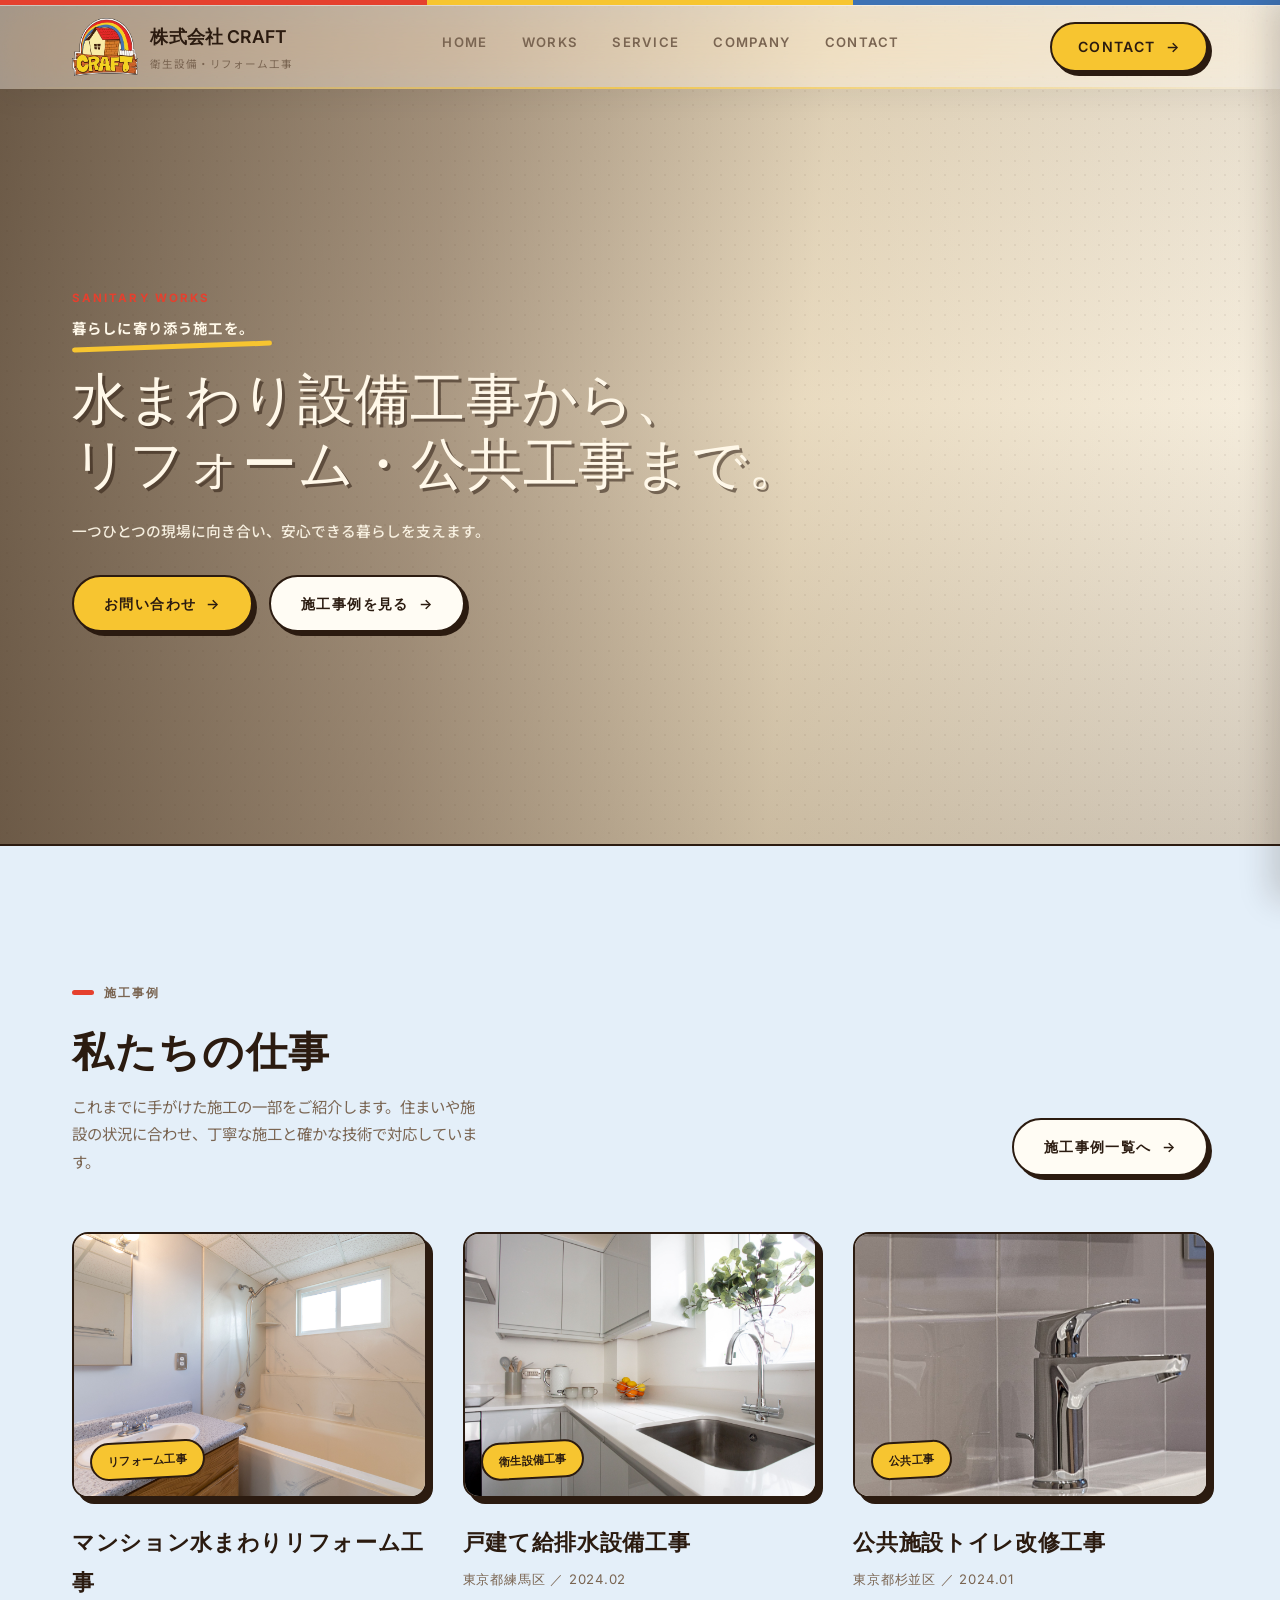
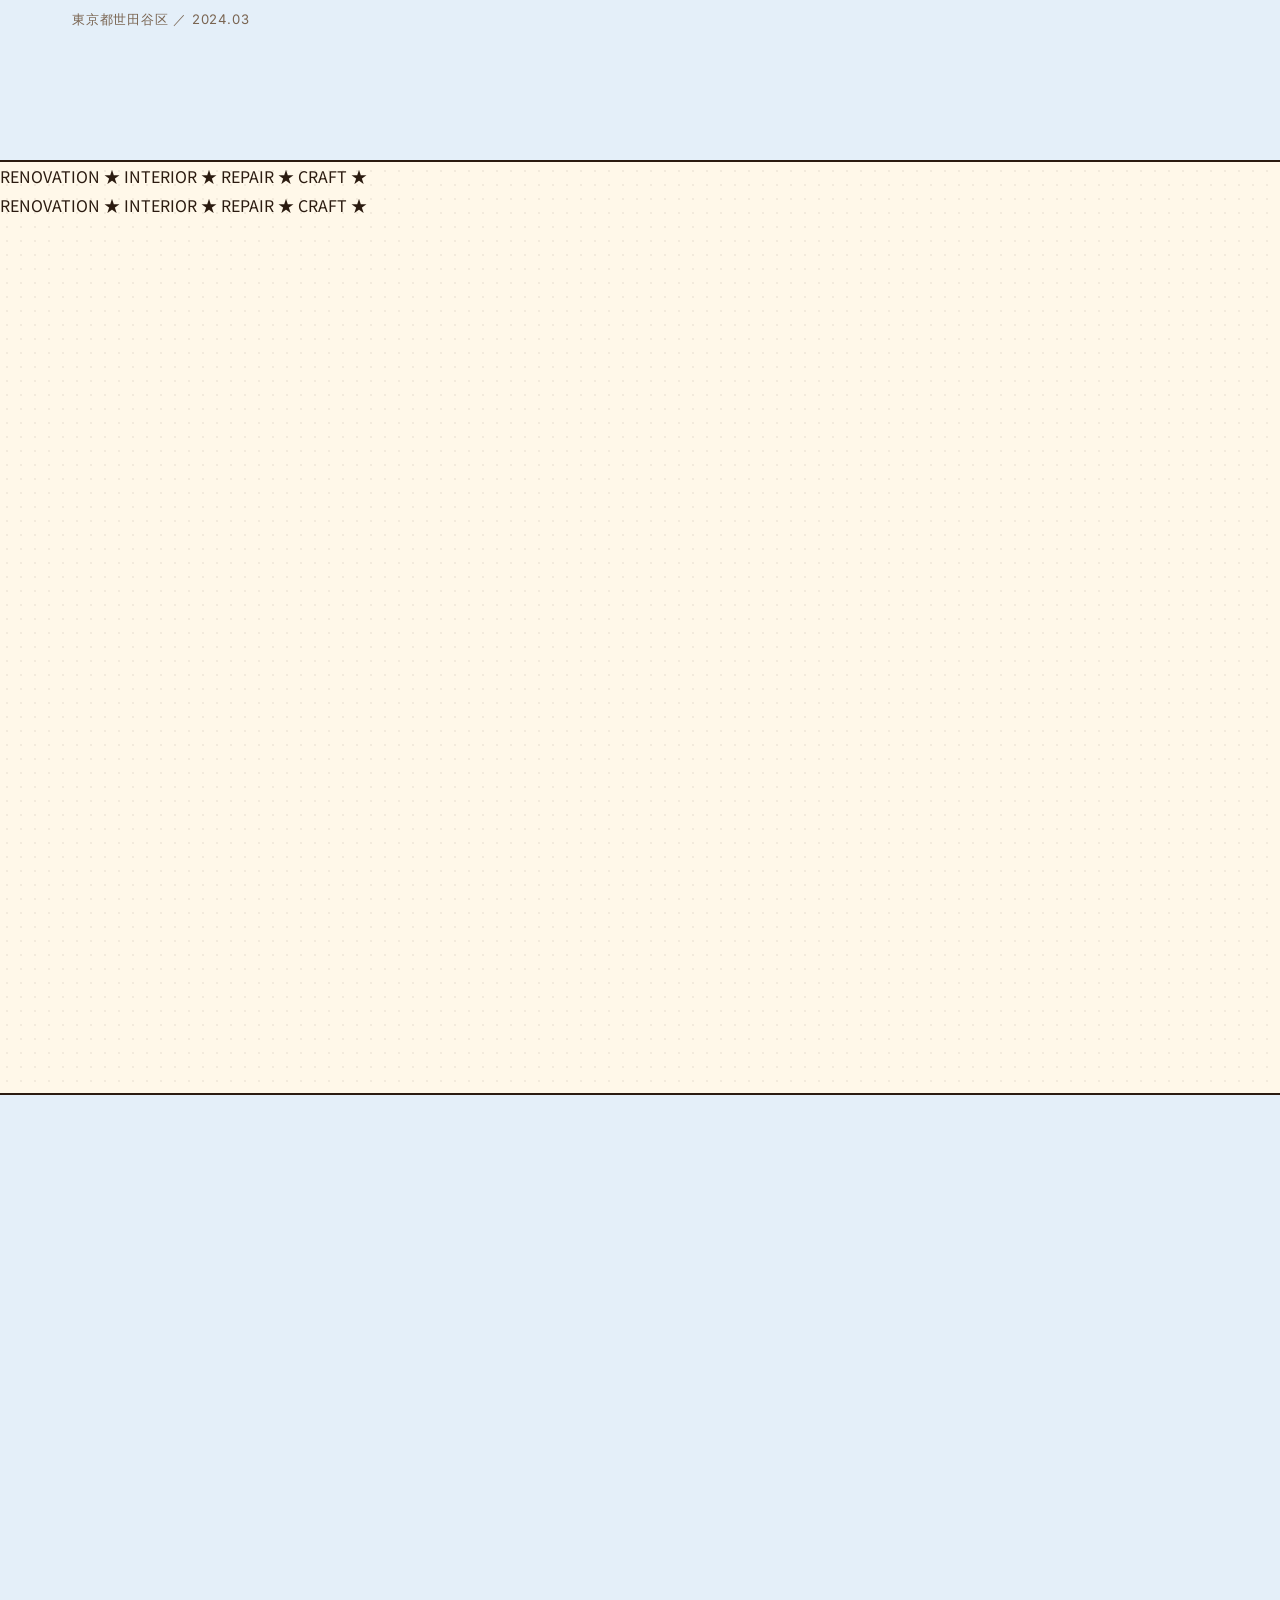
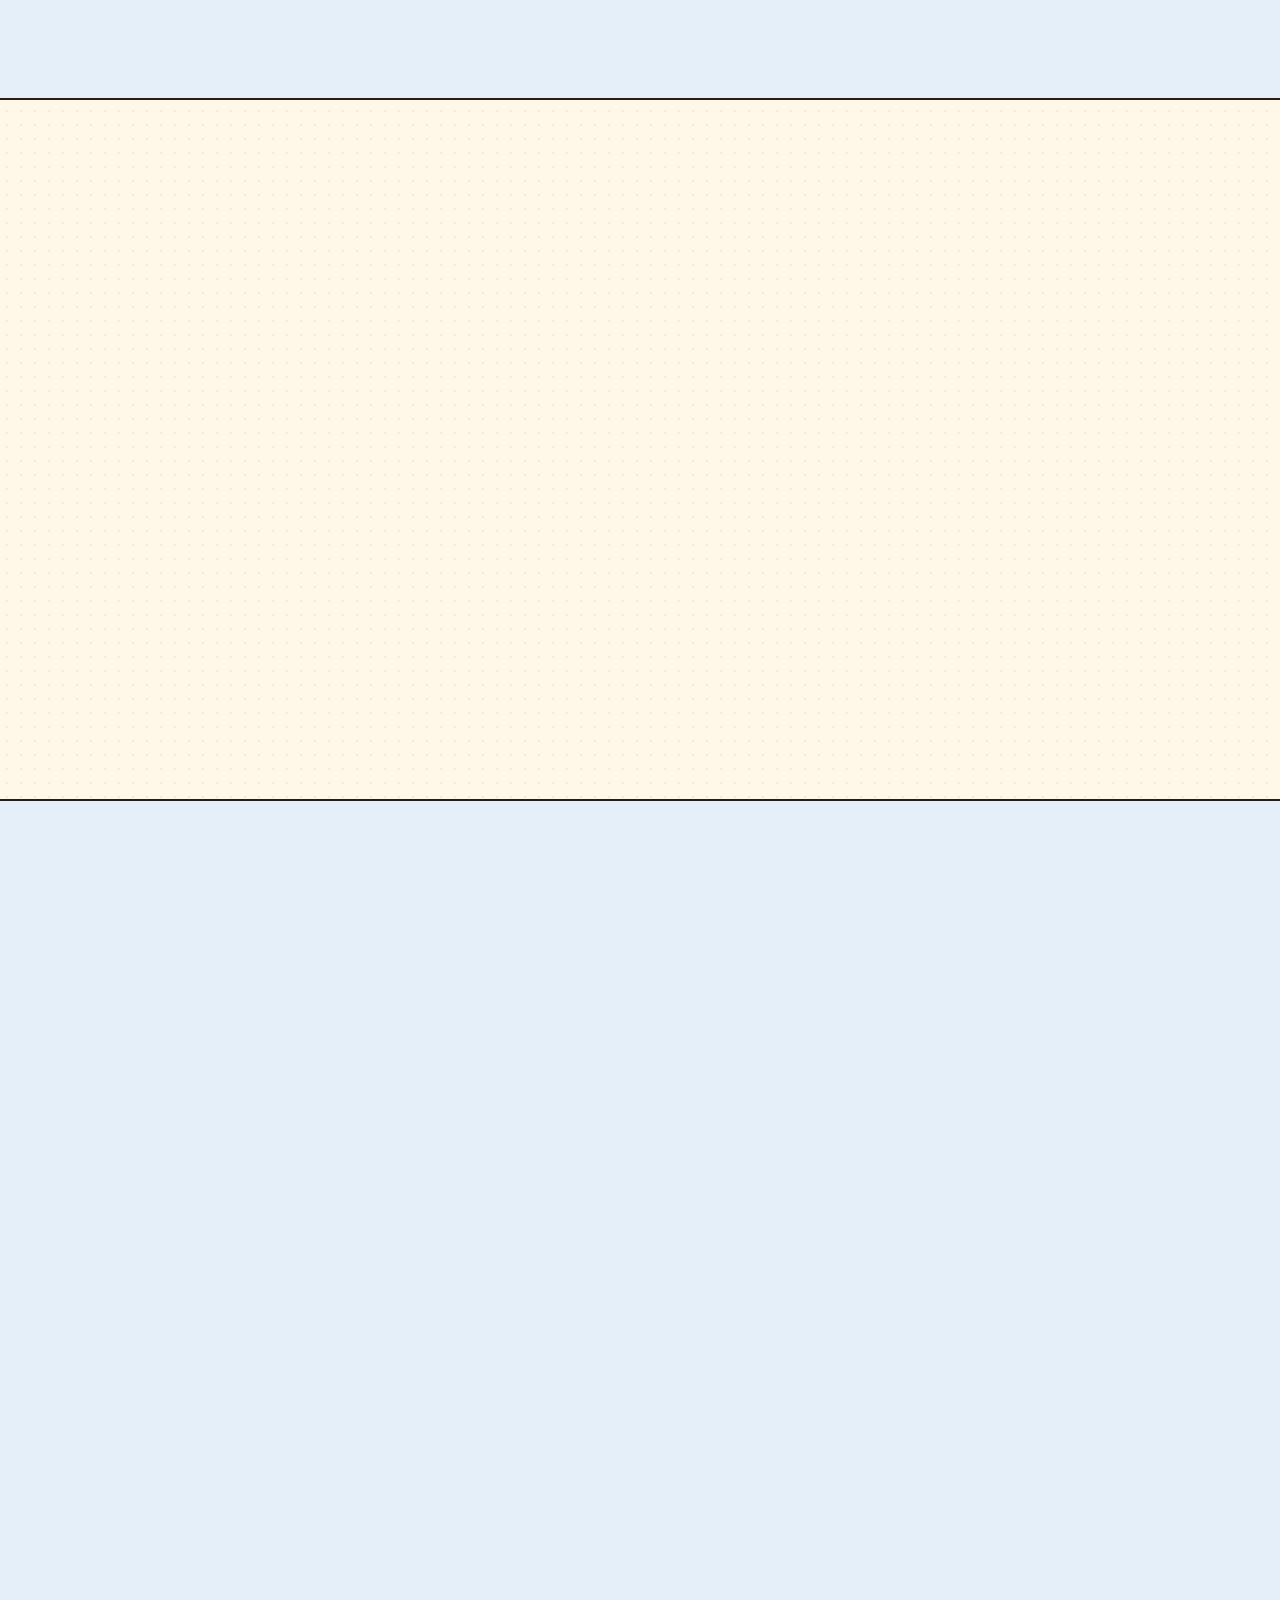
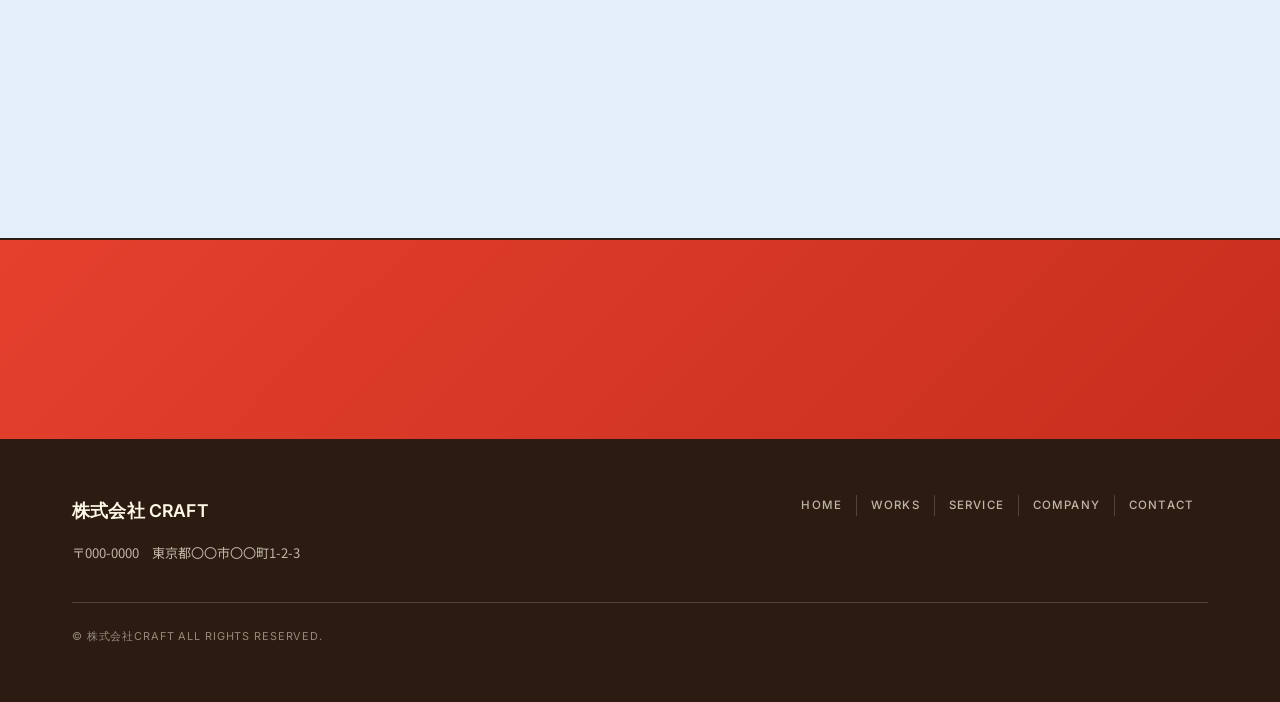
==== commit 8cb43ae9: "Add files via upload" ====
--- a/index.html
+++ b/index.html
@@ -3,17 +3,52 @@
   <head>
     <meta charset="UTF-8" />
     <meta name="viewport" content="width=device-width, initial-scale=1.0" />
-    <title>株式会社CRAFT ｜ 衛生設備工事・リフォーム工事</title>
+    <title>株式会社CRAFT | 衛生設備工事・水まわりリフォーム・公共工事</title>
     <meta
       name="description"
-      content="株式会社CRAFTは、衛生設備工事・リフォーム工事を中心に公共工事まで幅広く対応する施工会社です。一つひとつの現場に誠実に向き合い、安心できる暮らしと快適な空間づくりを支えています。"
-    />
+      content="株式会社CRAFTは、衛生設備工事・水まわりリフォーム・公共工事に対応する施工会社です。一つひとつの現場に誠実に向き合い、確かな技術と丁寧な施工で、安心できる暮らしと快適な空間づくりを支えます。"
+    />
+
+    <link rel="canonical" href="https://example.com/" />
+
+    <meta property="og:type" content="website" />
+    <meta
+      property="og:title"
+      content="株式会社CRAFT | 衛生設備工事・水まわりリフォーム・公共工事"
+    />
+    <meta
+      property="og:description"
+      content="株式会社CRAFTは、衛生設備工事・水まわりリフォーム・公共工事に対応する施工会社です。一つひとつの現場に誠実に向き合い、確かな技術と丁寧な施工で、安心できる暮らしと快適な空間づくりを支えます。"
+    />
+    <meta property="og:url" content="https://example.com/" />
+    <meta property="og:site_name" content="株式会社CRAFT" />
+    <meta property="og:image" content="https://example.com/images/ogp.jpg" />
+    <meta property="og:locale" content="ja_JP" />
+
+    <meta name="twitter:card" content="summary_large_image" />
+    <meta
+      name="twitter:title"
+      content="株式会社CRAFT | 衛生設備工事・水まわりリフォーム・公共工事"
+    />
+    <meta
+      name="twitter:description"
+      content="株式会社CRAFTは、衛生設備工事・水まわりリフォーム・公共工事に対応する施工会社です。"
+    />
+    <meta name="twitter:image" content="https://example.com/images/ogp.jpg" />
+
+    <!-- Favicon -->
+    <link rel="icon" href="images/favicon.ico" sizes="any" />
+    <link rel="icon" type="image/png" href="images/favicon.png" />
+
+    <!-- Apple Touch Icon -->
     <link
-      href="https://fonts.googleapis.com/css2?family=Anton&family=Oswald:wght@400;500;600;700&family=Inter:wght@300;400;500;600;700&family=Pacifico&family=Noto+Sans+JP:wght@300;400;500;700&display=swap"
-      rel="stylesheet"
-    />
+      rel="apple-touch-icon"
+      sizes="180x180"
+      href="images/apple-touch-icon.png"
+    />
+
     <link
-      href="https://fonts.googleapis.com/css2?family=Kaushan+Script&display=swap"
+      href="https://fonts.googleapis.com/css2?family=Anton&family=Bangers&family=Inter:wght@300;400;500;600;700&family=Noto+Sans+JP:wght@300;400;500;700&family=Oswald:wght@400;500;600;700&family=Pacifico&family=Zen+Kaku+Gothic+New:wght@900&display=swap"
       rel="stylesheet"
     />
     <link rel="stylesheet" href="css/reset.min.css" />
@@ -25,7 +60,7 @@
     <header class="site-header">
       <div class="wrap">
         <a href="index.html" class="logo">
-          <img src="images/logo.webp" alt="株式会社クラフト ロゴ" />
+          <img src="images/logo.webp" alt="株式会社CRAFT ロゴ" />
           <span>
             株式会社 CRAFT
             <small>衛生設備・リフォーム工事</small>
@@ -90,20 +125,7 @@
             <h1 class="hero__title">
               水まわり設備工事から、<br />リフォーム・公共工事まで。
             </h1>
-            <svg
-              class="hero__underline"
-              width="220"
-              height="20"
-              viewBox="0 0 220 20"
-              fill="none"
-            >
-              <path
-                d="M2,12 C40,3 90,18 140,9 C170,3 195,15 218,7"
-                stroke="currentColor"
-                stroke-width="3"
-                stroke-linecap="round"
-              />
-            </svg>
+
             <p class="lead">
               一つひとつの現場に向き合い、安心できる暮らしを支えます。
             </p>
@@ -186,6 +208,33 @@
         </div>
       </section>
 
+      <!-- MARQUEE -->
+      <div class="marquee" aria-hidden="true">
+        <div class="marquee__track">
+          <div class="marquee__content">
+            <span>RENOVATION</span>
+            <span class="marquee__dot">★</span>
+            <span>INTERIOR</span>
+            <span class="marquee__dot">★</span>
+            <span>REPAIR</span>
+            <span class="marquee__dot">★</span>
+            <span>CRAFT</span>
+            <span class="marquee__dot">★</span>
+          </div>
+
+          <div class="marquee__content">
+            <span>RENOVATION</span>
+            <span class="marquee__dot">★</span>
+            <span>INTERIOR</span>
+            <span class="marquee__dot">★</span>
+            <span>REPAIR</span>
+            <span class="marquee__dot">★</span>
+            <span>CRAFT</span>
+            <span class="marquee__dot">★</span>
+          </div>
+        </div>
+      </div>
+
       <!-- SERVICE -->
       <section class="block" id="service">
         <div class="wrap">
@@ -204,12 +253,9 @@
               <div class="service__card reveal">
                 <div class="service__top">
                   <span class="service__icon">
-                    <img
-                      src="images/sanitary-works.svg"
-                      alt="衛生設備工事のアイコン"
-                    />
+                    <img src="images/sanitary-works.svg" alt="" />
                   </span>
-                  <p class="service__title">衛生設備工事</p>
+                  <h3 class="service__title">衛生設備工事</h3>
                 </div>
                 <ul class="service__list">
                   <li>給排水設備</li>
@@ -217,27 +263,32 @@
                   <li>洗面</li>
                   <li>キッチン</li>
                 </ul>
-                <a href="service.html#sanitary" class="service__link"
-                  ><span>詳しく見る</span><span class="arrow">→</span></a
+                <a
+                  href="service.html#sanitary"
+                  class="service__link"
+                  aria-label="衛生設備工事の詳細を見る"
                 >
+                  <span>詳しく見る</span>
+                  <span class="arrow">→</span>
+                </a>
               </div>
 
               <div class="service__card reveal">
                 <div class="service__top">
                   <span class="service__icon">
-                    <img
-                      src="images/reform.svg"
-                      alt="リフォーム工事のアイコン"
-                    />
+                    <img src="images/reform.svg" alt="" />
                   </span>
-                  <p class="service__title">リフォーム工事</p>
+                  <h3 class="service__title">リフォーム工事</h3>
                 </div>
                 <ul class="service__list">
                   <li>水回りリフォーム</li>
                   <li>内装改修</li>
                   <li>設備更新</li>
                 </ul>
-                <a href="service.html#reform" class="service__link"
+                <a
+                  href="service.html#reform"
+                  class="service__link"
+                  aria-label="水まわりリフォームの詳細を見る"
                   ><span>詳しく見る</span><span class="arrow">→</span></a
                 >
               </div>
@@ -245,19 +296,19 @@
               <div class="service__card reveal">
                 <div class="service__top">
                   <span class="service__icon">
-                    <img
-                      src="images/public-works.svg"
-                      alt="公共工事のアイコン"
-                    />
+                    <img src="images/public-works.svg" alt="" />
                   </span>
-                  <p class="service__title">公共工事</p>
+                  <h3 class="service__title">公共工事</h3>
                 </div>
                 <ul class="service__list">
                   <li>公共施設</li>
                   <li>学校</li>
                   <li>福祉施設</li>
                 </ul>
-                <a href="service.html#public" class="service__link"
+                <a
+                  href="service.html#public"
+                  class="service__link"
+                  aria-label="公共工事の詳細を見る"
                   ><span>詳しく見る</span><span class="arrow">→</span></a
                 >
               </div>
@@ -283,21 +334,21 @@
             <div class="strength__grid">
               <div class="strength__item reveal">
                 <p class="strength__num">01</p>
-                <p class="strength__title">誠実な対応</p>
+                <h3 class="strength__title">誠実な対応</h3>
                 <p class="strength__desc">
                   お客様とのコミュニケーションを大切にし、ご要望に寄り添った最適なご提案を心がけています。
                 </p>
               </div>
               <div class="strength__item reveal">
                 <p class="strength__num">02</p>
-                <p class="strength__title">丁寧な施工</p>
+                <h3 class="strength__title">丁寧な施工</h3>
                 <p class="strength__desc">
                   一つひとつの現場を丁寧に施工し、細部までこだわった高品質な仕上がりを実現します。
                 </p>
               </div>
               <div class="strength__item reveal">
                 <p class="strength__num">03</p>
-                <p class="strength__title">確かな技術</p>
+                <h3 class="strength__title">確かな技術</h3>
                 <p class="strength__desc">
                   豊富な経験と専門知識を活かし、安全で安心できる設備工事をご提供します。
                 </p>
@@ -319,7 +370,11 @@
               <p class="lead">
                 はじめまして、株式会社クラフトの代表、〇〇です。設立したばかりの会社だからこそ、一つひとつのご縁を大切にし、丁寧な仕事と誠実な対応を心がけています。地域に根ざし、信頼される会社を目指してまいります。
               </p>
-              <a href="company.html#president" class="btn btn--outline">
+              <a
+                href="company.html#president"
+                class="btn btn--outline"
+                aria-label="代表挨拶の詳細を見る"
+              >
                 <span>詳しく見る</span>
                 <span class="arrow">→</span>
               </a>
@@ -347,7 +402,10 @@
               </div>
             </div>
             <div class="about__belief reveal">
-              <p class="about__belief-title">"Craft" に込めた想い</p>
+              <h3 class="about__belief-title">
+                <span class="about__belief-brand">CRAFT</span>
+                <span>に込めた想い</span>
+              </h3>
               <div class="about__belief-rule"></div>
               <p>
                 「Craft」には、<strong>技術（Craftsmanship）</strong>と<strong>創造（Create）</strong>の想いを込めました。確かな技術で、暮らしやすい空間を創り、お客様の毎日に寄り添い続ける存在でありたいと考えています。
@@ -375,7 +433,7 @@
             <dl class="company__table reveal">
               <div class="company__row">
                 <dt>会社名</dt>
-                <dd>株式会社クラフト</dd>
+                <dd>株式会社CRAFT</dd>
               </div>
               <div class="company__row">
                 <dt>所在地</dt>
@@ -384,14 +442,21 @@
               <div class="company__row">
                 <dt>連絡先</dt>
                 <dd>
-                  お問い合わせフォームよりご連絡ください。<br />
-                  内容を確認のうえ、担当者よりご連絡いたします。
-                  <small>※お電話での受付は行っておりません。</small>
+                  お問い合わせフォームよりご連絡ください。
+                  <small>
+                    お問い合わせ内容を確認後、担当者よりご返信いたします。<br />
+                    お電話でのご連絡が必要な場合は、個別に連絡先をご案内いたします。
+                  </small>
                 </dd>
               </div>
               <div class="company__row">
-                <dt>営業時間</dt>
-                <dd>8:00〜17:00（土日祝休み）</dd>
+                <dt>お問い合わせ対応</dt>
+                <dd>
+                  平日 9:00～18:00
+                  <small>
+                    土日・祝日にいただいたお問い合わせは、翌営業日以降に順次ご返信いたします。
+                  </small>
+                </dd>
               </div>
               <div class="company__row">
                 <dt>適格請求書発行事業者登録番号</dt>
@@ -403,7 +468,7 @@
               </div>
               <div class="company__row">
                 <dt>設立</dt>
-                <dd>2024年〇月</dd>
+                <dd>2025年〇月</dd>
               </div>
             </dl>
           </div>
@@ -446,9 +511,7 @@
         <div class="footer__top">
           <div class="footer__brand">
             <span class="logo">株式会社 CRAFT</span>
-            <p>
-              〒000-0000　東京都〇〇市〇〇町1-2-3<br />E-Mail: info@test.aa.aa
-            </p>
+            <p>〒000-0000　東京都〇〇市〇〇町1-2-3</p>
           </div>
           <nav class="footer__nav">
             <a href="index.html">HOME</a>
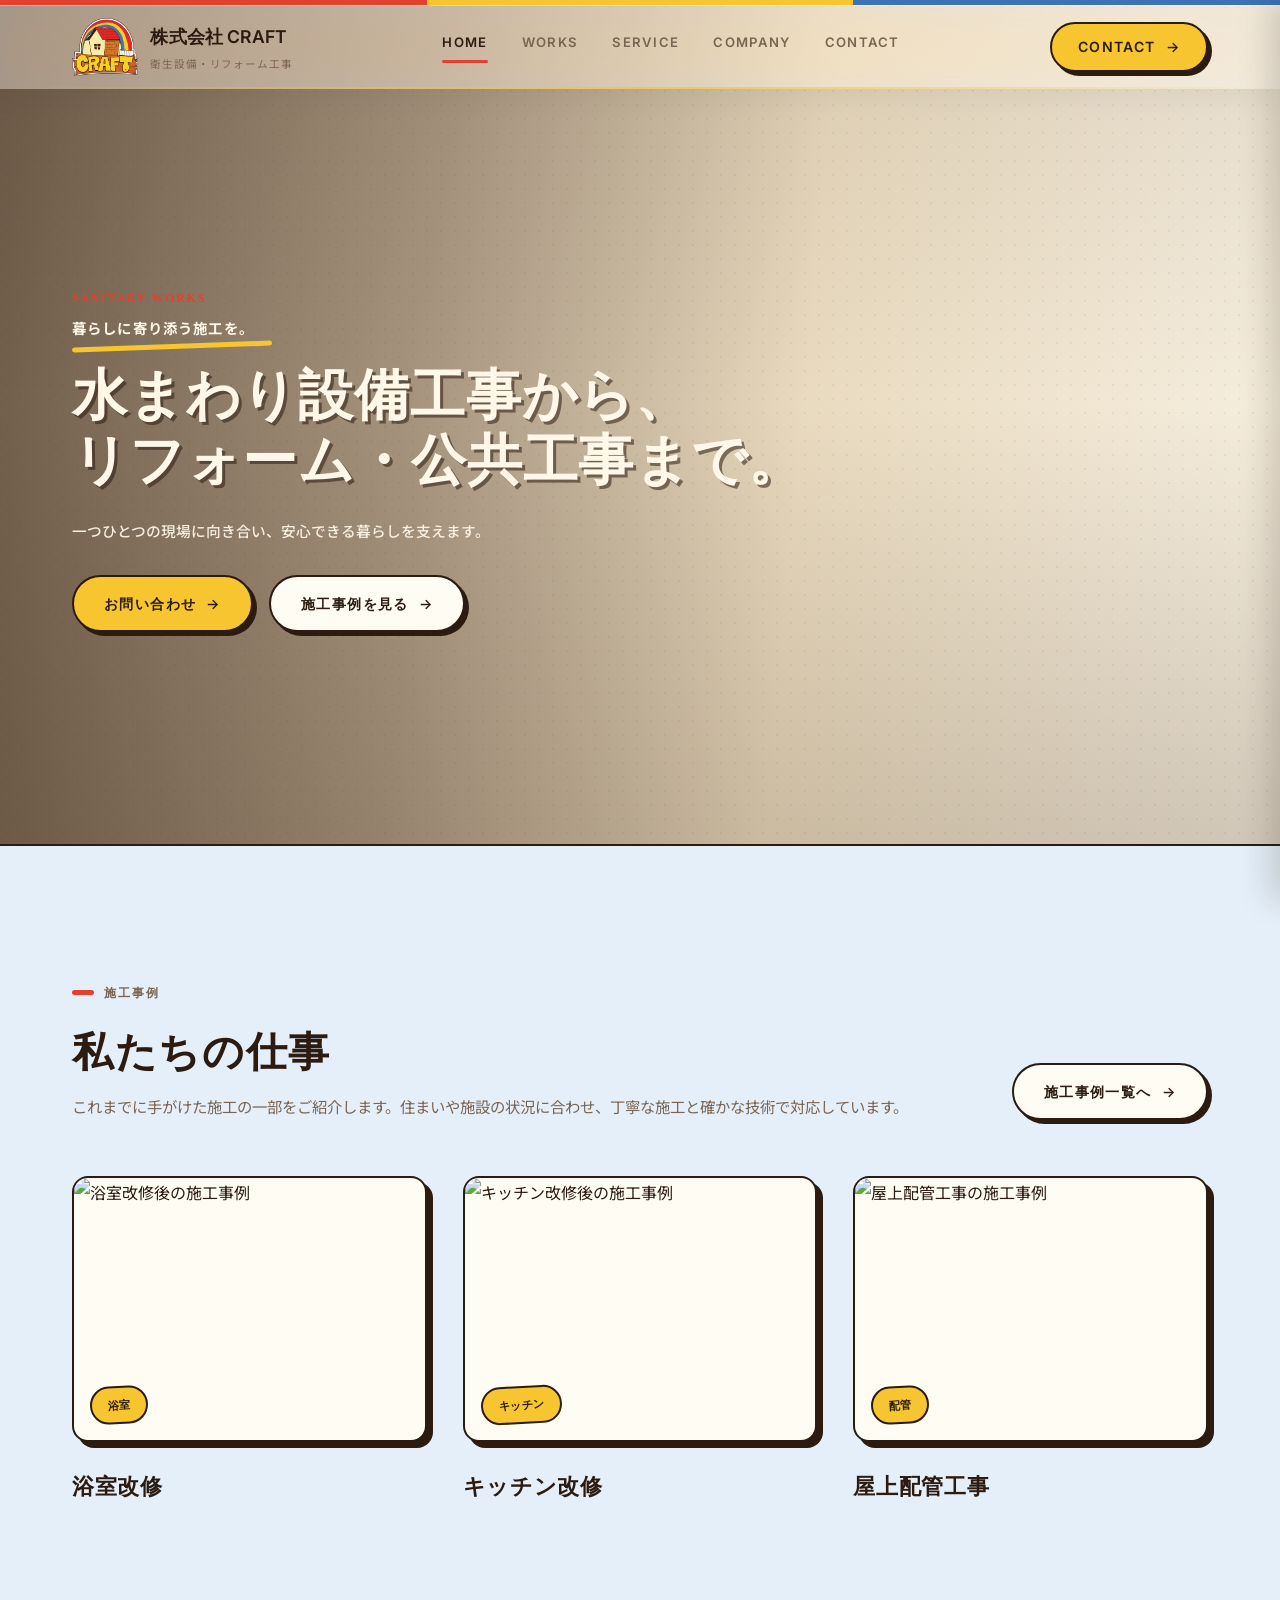
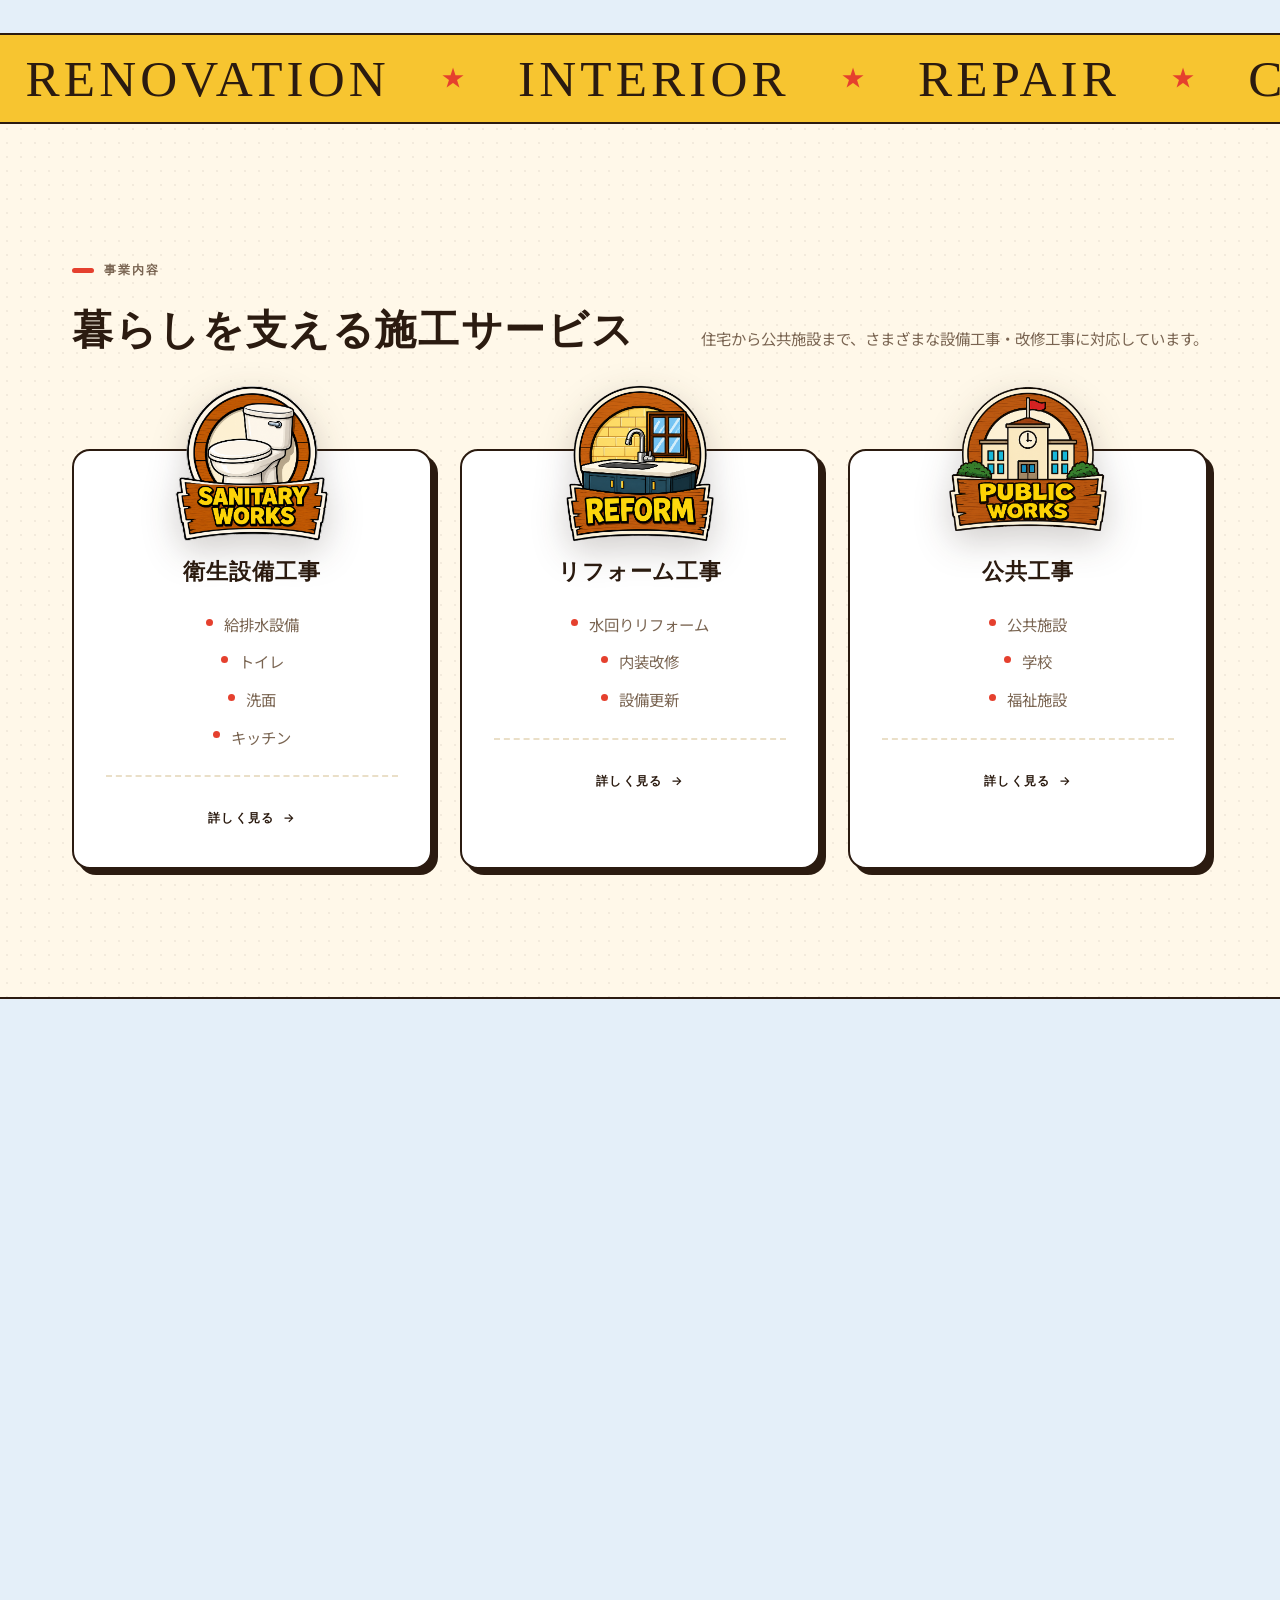
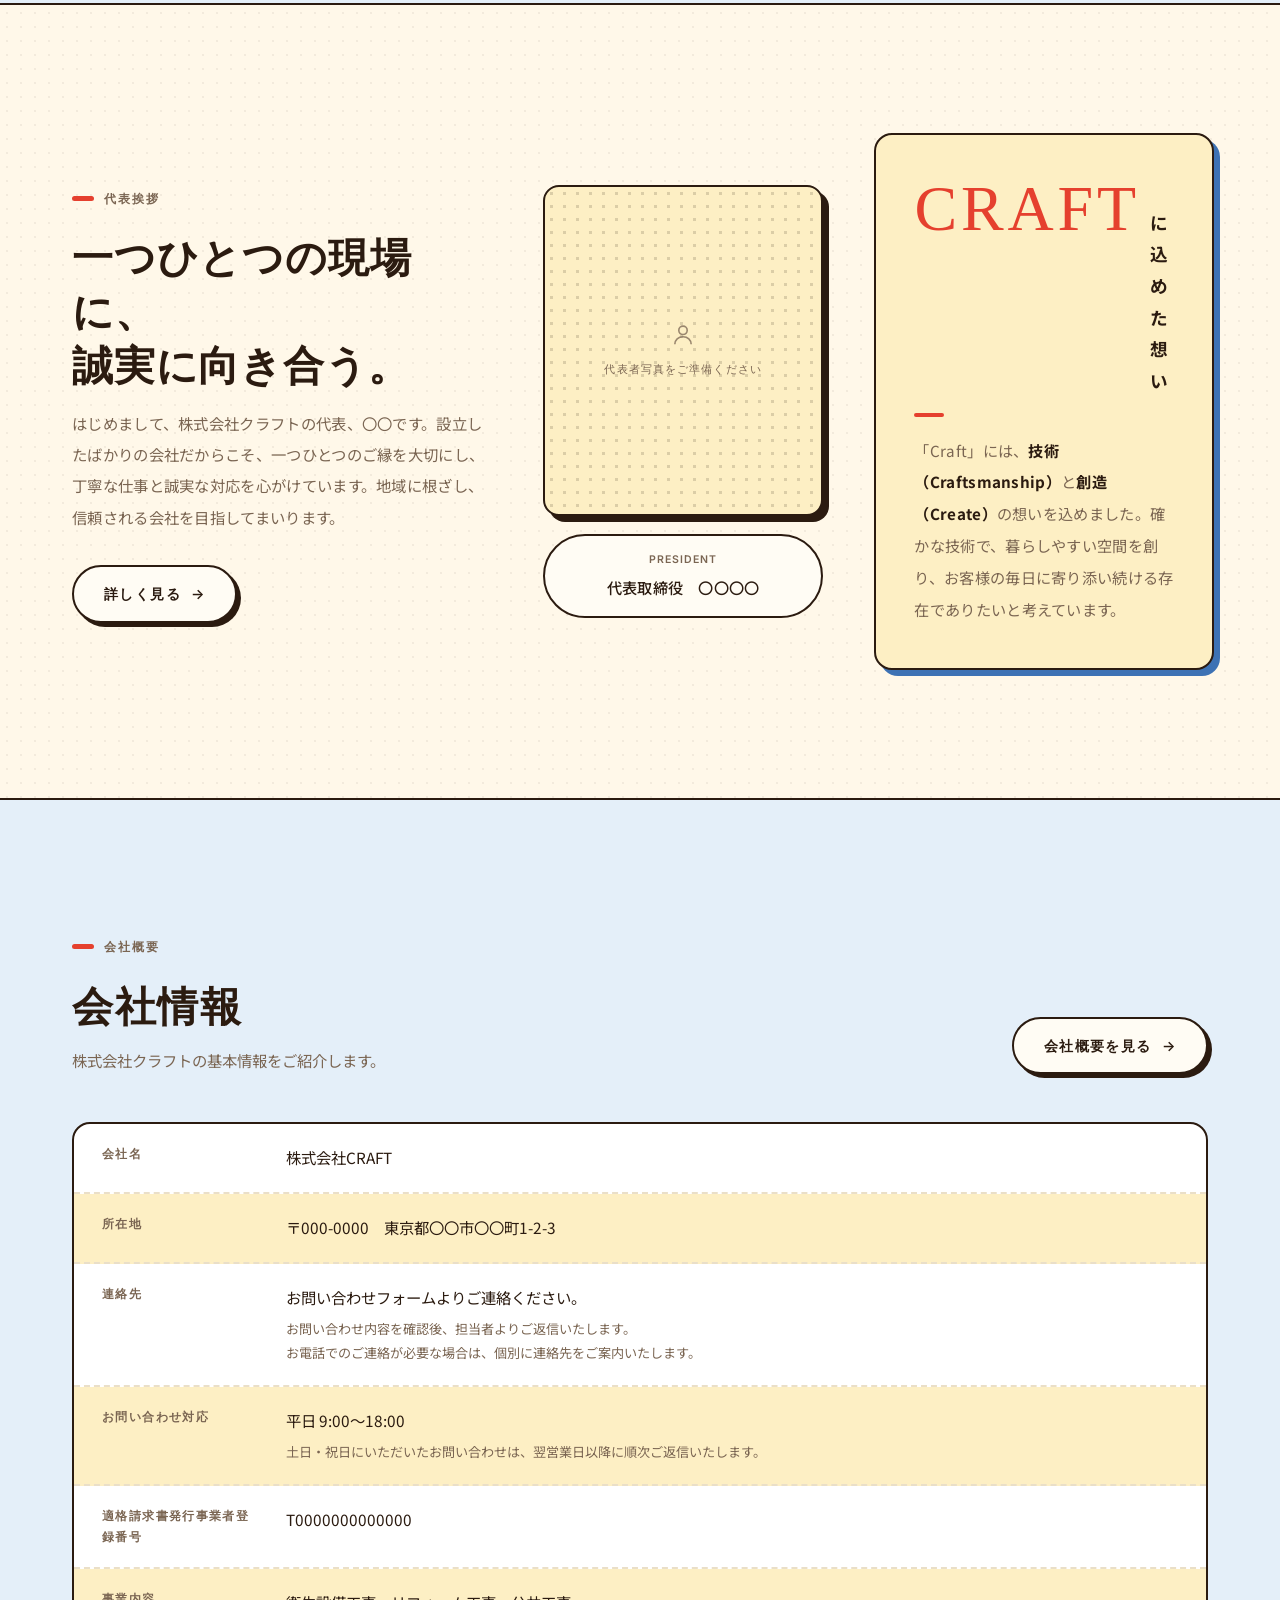
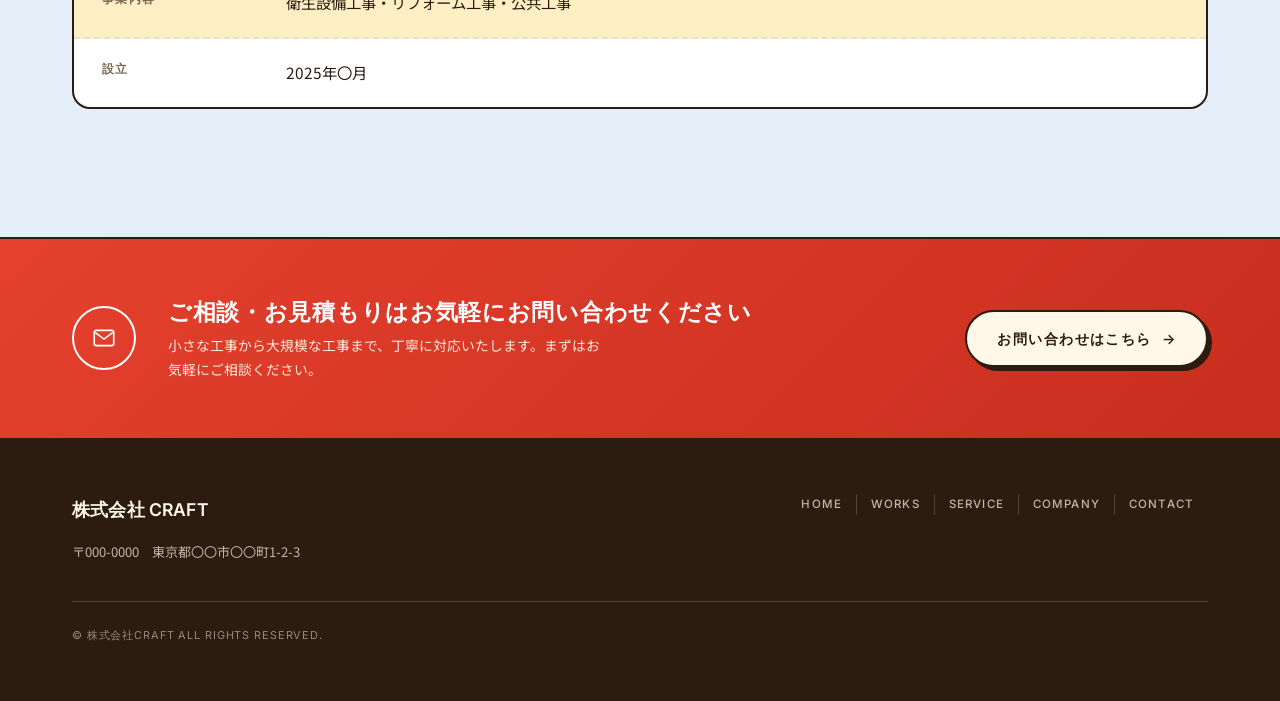
==== commit 5dd82e91: "Add files via upload" ====
--- a/index.html
+++ b/index.html
@@ -159,49 +159,46 @@
             </div>
 
             <div class="works__grid">
-              <a href="#" class="works__item reveal">
+              <a href="works.html#bathroom-03" class="works__item reveal">
                 <div class="frame">
                   <figure class="works__photo">
                     <img
-                      src="images/works-01.jpg"
-                      alt="浴室と洗面台の水まわりリフォーム工事"
+                      src="images/top-works-bathroom.webp"
+                      alt="浴室改修後の施工事例"
                       loading="lazy"
                     />
-                    <span class="works__chip">リフォーム工事</span>
+                    <span class="works__chip">浴室</span>
                   </figure>
                 </div>
-                <p class="works__title">マンション水まわりリフォーム工事</p>
-                <p class="works__meta">東京都世田谷区 ／ 2024.03</p>
+                <p class="works__title">浴室改修</p>
               </a>
 
-              <a href="#" class="works__item reveal">
+              <a href="works.html#kitchen-03" class="works__item reveal">
                 <div class="frame">
                   <figure class="works__photo">
                     <img
-                      src="images/works-02.jpg"
-                      alt="白いキッチンの水まわりリフォーム工事"
+                      src="images/top-works-kitchen.webp"
+                      alt="キッチン改修後の施工事例"
                       loading="lazy"
                     />
-                    <span class="works__chip">衛生設備工事</span>
+                    <span class="works__chip">キッチン</span>
                   </figure>
                 </div>
-                <p class="works__title">戸建て給排水設備工事</p>
-                <p class="works__meta">東京都練馬区 ／ 2024.02</p>
+                <p class="works__title">キッチン改修</p>
               </a>
 
-              <a href="#" class="works__item reveal">
+              <a href="works.html#rooftop-piping" class="works__item reveal">
                 <div class="frame">
                   <figure class="works__photo">
                     <img
-                      src="images/works-03.jpg"
-                      alt="洗面台の水栓交換・衛生設備工事"
+                      src="images/top-works-piping.webp"
+                      alt="屋上配管工事の施工事例"
                       loading="lazy"
                     />
-                    <span class="works__chip">公共工事</span>
+                    <span class="works__chip">配管</span>
                   </figure>
                 </div>
-                <p class="works__title">公共施設トイレ改修工事</p>
-                <p class="works__meta">東京都杉並区 ／ 2024.01</p>
+                <p class="works__title">屋上配管工事</p>
               </a>
             </div>
           </div>
--- a/css/style.css
+++ b/css/style.css
@@ -11,7 +11,7 @@
      Display : Oswald           （セクション見出し・コンデンスドアメリカン）
      Body    : Noto Sans JP     （日本語本文）
      Label   : Inter            （ボタン・ラベル・メタ情報）
-     Accent  : Pacifico         （装飾アクセント）
+     Accent  : Bangers         （装飾アクセント）
    ================================================== */
 
 /* ===================== Tokens ===================== */
@@ -37,11 +37,12 @@
   --white: #ffffff;
 
   /* ── Fonts ── */
-  --f-hero: "Anton", sans-serif; /* ヒーロー大見出し */
+  --f-hero: "Anton", sans-serif; /* ヒーロー大見出し英字 */
+  --f-hero-ja: "Zen Kaku Gothic New", sans-serif; /* ヒーロー大見出し日本語 */
   --f-display: "Oswald", sans-serif; /* セクション見出し */
   --f-body: "Noto Sans JP", sans-serif; /* 日本語本文 */
   --f-label: "Inter", sans-serif; /* ボタン・ラベル */
-  --f-accent: "Kaushan Script", cursive; /* 装飾アクセント */
+  --f-accent: "Bangers", cursive; /* 装飾アクセント */
 
   /* ── Font sizes ── */
   --fs-hero: clamp(2.5rem, 4.3vw, 3.9rem); /* ヒーロータイトル */
@@ -184,8 +185,8 @@
 }
 
 .hero__title {
-  font-family: var(--f-hero);
-  font-weight: 400; /* Anton is single-weight — inherently bold */
+  font-family: var(--f-hero-ja);
+  font-weight: 900;
   color: var(--ink);
   line-height: 1.08;
   letter-spacing: 0.04em;
@@ -197,7 +198,6 @@
 .lead {
   font-size: var(--fs-body);
   color: var(--ink-soft);
-  max-width: 46ch;
   margin-top: 18px;
 }
 .block--dark .lead {
@@ -226,41 +226,23 @@
 .btn .arrow {
   transition: transform 0.3s;
 }
-.btn:hover .arrow {
-  transform: translateX(5px);
-}
 
 .btn--primary {
   background: var(--yellow);
   color: var(--ink);
   box-shadow: 4px 4px 0 var(--ink);
 }
-.btn--primary:hover {
-  box-shadow: 7px 7px 0 var(--ink);
-  transform: translate(-3px, -3px);
-}
 
 .btn--outline {
   background: var(--off-white);
   color: var(--ink);
   box-shadow: 4px 4px 0 var(--ink);
 }
-.btn--outline:hover {
-  background: var(--ink);
-  color: var(--cream);
-  box-shadow: 7px 7px 0 var(--yellow);
-  transform: translate(-3px, -3px);
-}
 
 .btn--light {
   background: var(--cream);
   color: var(--ink);
   box-shadow: 4px 4px 0 var(--ink);
-}
-.btn--light:hover {
-  background: var(--white);
-  box-shadow: 7px 7px 0 var(--ink);
-  transform: translate(-3px, -3px);
 }
 
 .btn--ghost {
@@ -270,10 +252,7 @@
   border-radius: 0;
   padding: 6px 0;
 }
-.btn--ghost:hover {
-  border-color: var(--red);
-  color: var(--red);
-}
+
 .block--dark .btn--ghost {
   color: var(--cream);
   border-color: rgba(255, 248, 233, 0.4);
@@ -436,11 +415,11 @@
   background: var(--red);
   transition: width 0.3s;
 }
-.nav a:hover,
+
 .nav a.is-active {
   color: var(--ink);
 }
-.nav a:hover::after,
+
 .nav a.is-active::after {
   width: 100%;
 }
@@ -495,11 +474,6 @@
   height: 2.5px;
   border-radius: 2px;
   background: var(--ink);
-}
-
-.hamburger:hover {
-  transform: translate(-3px, -3px);
-  box-shadow: 7px 7px 0 var(--ink);
 }
 
 .mobile-nav {
@@ -560,10 +534,11 @@
   border-radius: 999px;
   transition: width 0.3s ease;
 }
-.mobile-nav a:hover::after,
+
 .mobile-nav a:focus-visible::after {
   width: 100%;
 }
+
 .mobile-nav .close {
   position: absolute;
   top: 30px;
@@ -671,7 +646,7 @@
 
 .hero__label-en {
   width: fit-content;
-  font-family: var(--f-label);
+  font-family: var(--f-accent);
   font-size: 0.72rem;
   font-weight: 700;
   letter-spacing: 0.18em;
@@ -709,21 +684,6 @@
   text-shadow: 3px 3px 0 rgba(43, 27, 16, 0.55);
 }
 
-.hero__underline {
-  margin-top: 14px;
-  color: var(--blue);
-}
-.hero__underline path {
-  stroke-dasharray: 230;
-  stroke-dashoffset: 230;
-  animation: draw 1.2s 0.5s ease forwards;
-}
-@keyframes draw {
-  to {
-    stroke-dashoffset: 0;
-  }
-}
-
 .hero__text .lead {
   margin-top: 24px;
   max-width: 760px;
@@ -741,6 +701,18 @@
   flex-wrap: wrap;
 }
 
+.visually-hidden {
+  position: absolute;
+  width: 1px;
+  height: 1px;
+  padding: 0;
+  margin: -1px;
+  overflow: hidden;
+  clip: rect(0, 0, 0, 0);
+  white-space: nowrap;
+  border: 0;
+}
+
 /* ===================== Works ===================== */
 .works__head {
   display: flex;
@@ -774,10 +746,6 @@
   height: 100%;
   object-fit: cover;
   transition: transform 0.45s ease;
-}
-
-.works__item:hover .works__photo img {
-  transform: scale(1.06);
 }
 
 .works__chip {
@@ -806,11 +774,6 @@
     box-shadow 0.3s ease;
 }
 
-.works__item:hover .works__photo {
-  transform: translate(-3px, -3px);
-  box-shadow: 9px 9px 0 var(--ink);
-}
-
 .works__title {
   margin-top: 22px;
   font-family: var(--f-display);
@@ -826,6 +789,51 @@
   font-size: var(--fs-small);
   letter-spacing: 0.06em;
   color: var(--ink-soft);
+}
+
+/* ===================== Marquee ===================== */
+.marquee {
+  overflow: hidden;
+  background: var(--yellow);
+  border-bottom: 2.5px solid var(--ink);
+}
+
+.marquee__track {
+  display: flex;
+  width: max-content;
+  animation: marqueeScroll 24s linear infinite;
+}
+
+.marquee__content {
+  display: flex;
+  align-items: center;
+  flex-shrink: 0;
+  gap: clamp(28px, 4vw, 56px);
+  padding: 18px clamp(14px, 2vw, 28px);
+}
+
+.marquee__content span {
+  flex-shrink: 0;
+  font-family: var(--f-accent);
+  font-size: clamp(1.8rem, 4vw, 3.2rem);
+  line-height: 1;
+  letter-spacing: 0.08em;
+  color: var(--ink);
+}
+
+.marquee__content .marquee__dot {
+  font-size: clamp(1rem, 2vw, 1.5rem);
+  color: var(--red);
+}
+
+@keyframes marqueeScroll {
+  from {
+    transform: translateX(0);
+  }
+
+  to {
+    transform: translateX(-50%);
+  }
 }
 
 /* ===================== Service ===================== */
@@ -857,14 +865,6 @@
     box-shadow 0.25s ease,
     transform 0.25s ease;
 }
-.service__card:hover {
-  box-shadow: 9px 9px 0 var(--ink);
-  transform: translate(-3px, -3px);
-}
-
-.service__card:hover .service__icon img {
-  transform: translateY(-6px) scale(1.05) rotate(-2deg);
-}
 
 .service__top {
   display: flex;
@@ -945,10 +945,6 @@
   color: var(--ink);
   border-bottom: 2px solid transparent;
 }
-.service__link:hover {
-  border-color: var(--red);
-  color: var(--red);
-}
 
 /* ===================== Strength ===================== */
 .strength__head {
@@ -1080,12 +1076,26 @@
 }
 
 .about__belief-title {
+  display: flex;
+  align-items: baseline;
+  gap: 10px;
+
+  font-family: var(--f-body);
+  font-size: 1.1rem;
+  font-weight: 700;
+  color: var(--ink);
+  letter-spacing: 0.04em;
+}
+
+.about__belief-brand {
   font-family: var(--f-accent);
-  font-size: 1.15rem;
+  font-size: clamp(2.5rem, 5vw, 4rem);
   font-weight: 400;
-  color: var(--ink);
-  letter-spacing: 0.01em;
-}
+  line-height: 1;
+  letter-spacing: 0.06em;
+  color: var(--red);
+}
+
 .about__belief-rule {
   width: 30px;
   height: 4px;
@@ -1241,9 +1251,7 @@
 .footer__nav a:last-child {
   border-right: none;
 }
-.footer__nav a:hover {
-  color: var(--yellow);
-}
+
 .footer__bottom {
   padding-top: 24px;
   font-family: var(--f-label);
@@ -1253,7 +1261,7 @@
   color: rgba(255, 248, 233, 0.5);
 }
 
-/* ===================== Reveal ===================== */
+/* ==================== Reveal ===================== */
 .reveal {
   opacity: 0;
   transform: translateY(28px);
@@ -1266,6 +1274,35 @@
   transform: translateY(0);
 }
 
+/* ==================== Stagger Reveal ===================== */
+.sec-head.reveal .eyebrow,
+.sec-head.reveal .heading,
+.sec-head.reveal .lead {
+  opacity: 0;
+  transform: translateY(20px);
+  transition:
+    opacity 0.7s ease,
+    transform 0.7s ease;
+}
+
+.sec-head.reveal.is-visible .eyebrow {
+  opacity: 1;
+  transform: translateY(0);
+  transition-delay: 0.05s;
+}
+
+.sec-head.reveal.is-visible .heading {
+  opacity: 1;
+  transform: translateY(0);
+  transition-delay: 0.16s;
+}
+
+.sec-head.reveal.is-visible .lead {
+  opacity: 1;
+  transform: translateY(0);
+  transition-delay: 0.28s;
+}
+
 @media (prefers-reduced-motion: reduce) {
   * {
     animation: none !important;
@@ -1296,6 +1333,91 @@
 
   100% {
     opacity: 0;
+  }
+}
+
+/* =========================================
+   Touch Device
+========================================= */
+
+a,
+button {
+  -webkit-tap-highlight-color: transparent;
+}
+
+/* =========================================
+   Hover（PC only）
+========================================= */
+@media (hover: hover) and (pointer: fine) {
+  .nav a:hover {
+    color: var(--ink);
+  }
+
+  .nav a:hover::after {
+    width: 100%;
+  }
+
+  .btn:hover .arrow {
+    transform: translateX(5px);
+  }
+
+  .btn--primary:hover {
+    box-shadow: 7px 7px 0 var(--ink);
+    transform: translate(-3px, -3px);
+  }
+
+  .btn--outline:hover {
+    background: var(--ink);
+    color: var(--cream);
+    box-shadow: 7px 7px 0 var(--yellow);
+    transform: translate(-3px, -3px);
+  }
+
+  .btn--light:hover {
+    background: var(--white);
+    box-shadow: 7px 7px 0 var(--ink);
+    transform: translate(-3px, -3px);
+  }
+
+  .btn--ghost:hover {
+    border-color: var(--red);
+    color: var(--red);
+  }
+
+  .hamburger:hover {
+    transform: translate(-3px, -3px);
+    box-shadow: 7px 7px 0 var(--ink);
+  }
+
+  .mobile-nav a:hover::after {
+    width: 100%;
+  }
+
+  .works__item:hover .works__photo img {
+    transform: scale(1.06);
+  }
+
+  .works__item:hover .works__photo {
+    transform: translate(-3px, -3px);
+    box-shadow: 9px 9px 0 var(--ink);
+  }
+
+  .service__card:hover {
+    box-shadow: 9px 9px 0 var(--ink);
+    transform: translate(-3px, -3px);
+  }
+
+  .service__card:hover .service__icon img {
+    transform: translateY(-6px) scale(1.05) rotate(-2deg);
+  }
+
+  .service__link:hover {
+    border-color: var(--red);
+    color: var(--red);
+  }
+
+  .footer__nav a:hover {
+    color: var(--yellow);
   }
 }
 
@@ -1342,15 +1464,6 @@
 }
 
 @media (max-width: 980px) {
-  .nav,
-  .header__right .btn {
-    display: none;
-  }
-
-  .hamburger {
-    display: flex;
-  }
-
   .site-header .wrap {
     gap: 20px;
   }
@@ -1483,12 +1596,6 @@
     text-shadow: 2px 2px 0 rgba(43, 27, 16, 0.65);
   }
 
-  .hero__underline {
-    width: 150px;
-    height: auto;
-    margin-top: 10px;
-  }
-
   .hero__text {
     max-width: 100%;
   }
@@ -1543,6 +1650,19 @@
     margin-top: 18px;
   }
 
+  .marquee__content {
+    gap: 24px;
+    padding-block: 14px;
+  }
+
+  .marquee__content span {
+    font-size: 1.8rem;
+  }
+
+  .marquee__content .marquee__dot {
+    font-size: 1rem;
+  }
+
   .service__head {
     margin-bottom: 86px;
   }
